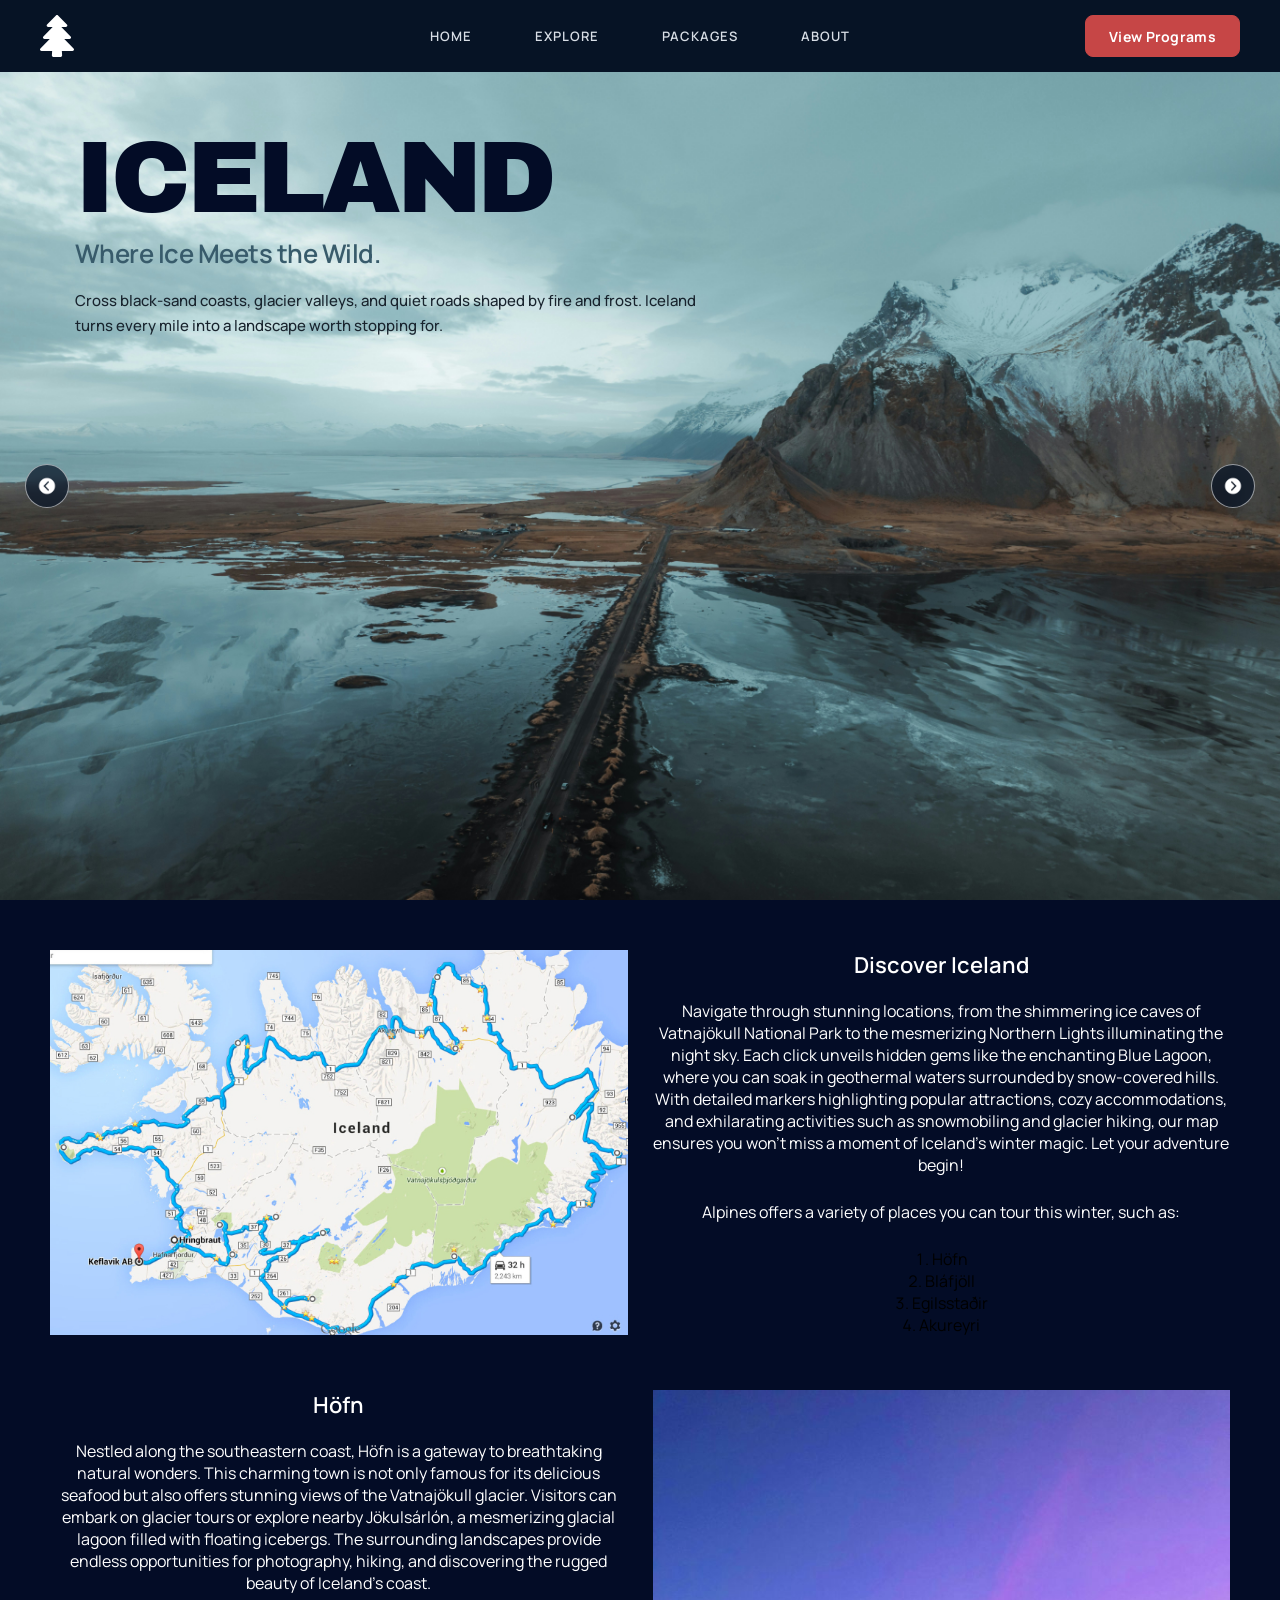
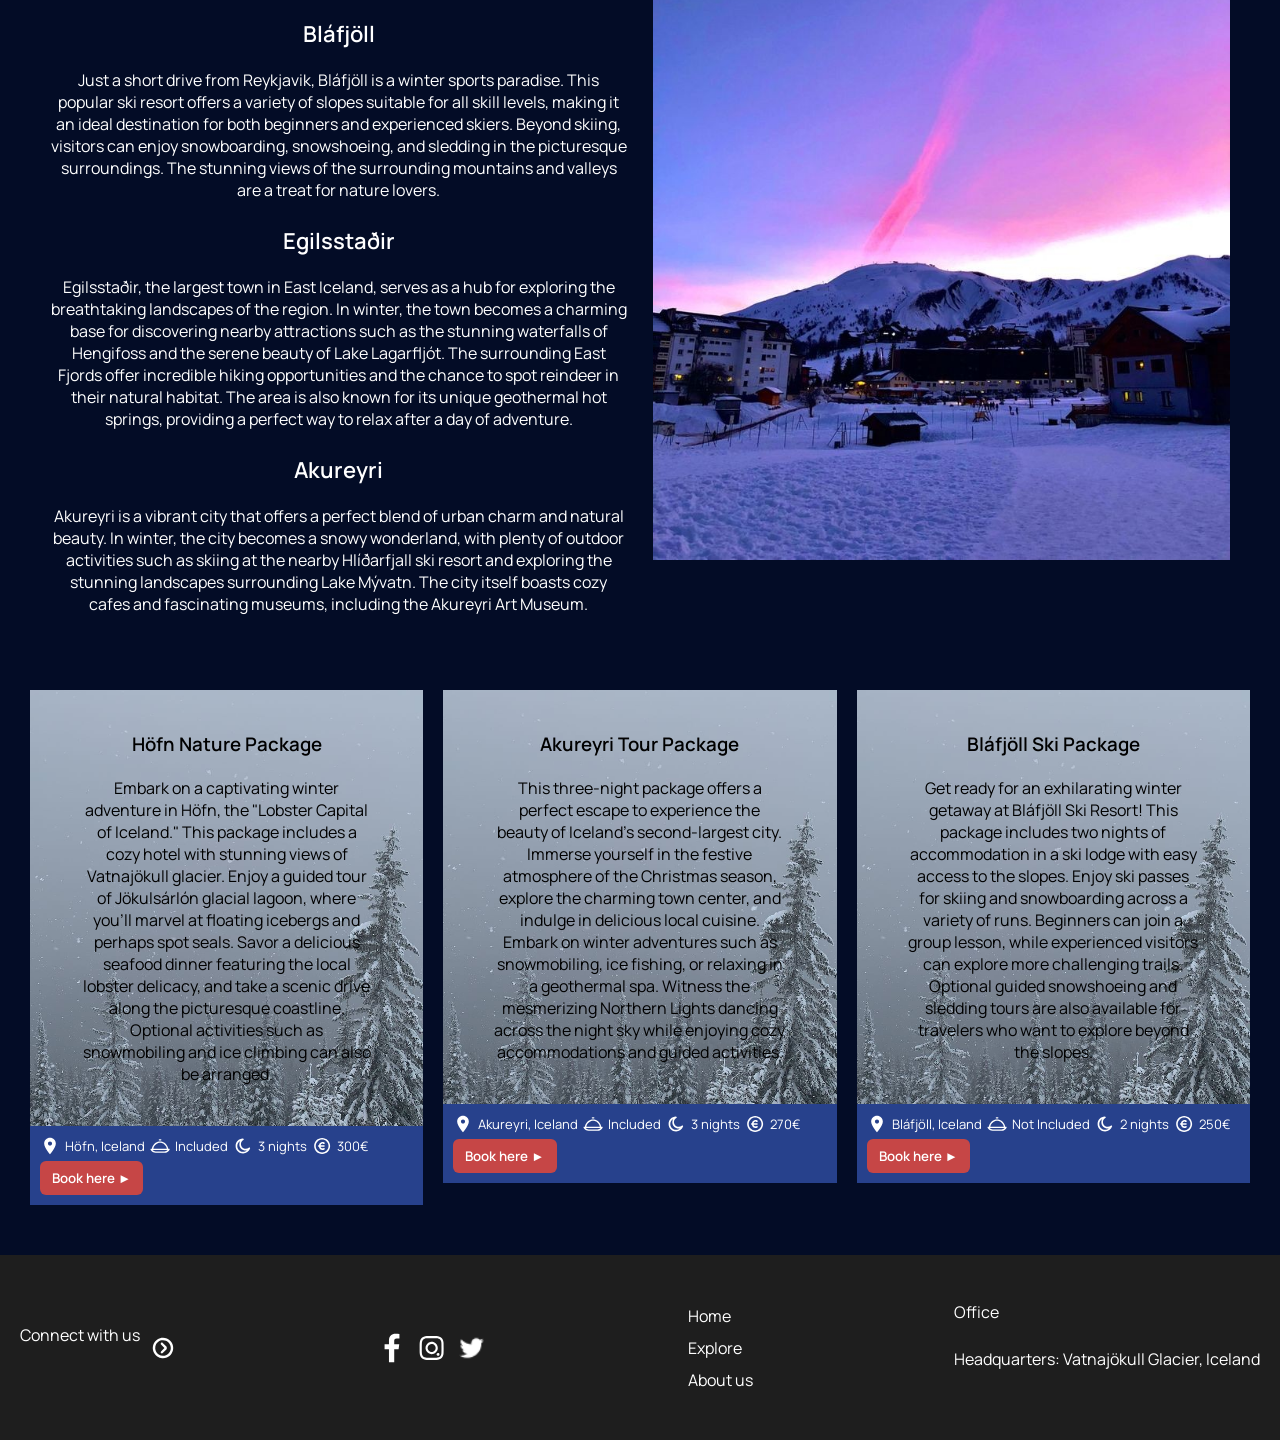
==== index.html @ 2037856f "Improve hero + navbar" ====
<!DOCTYPE html>
<html lang="en">

<head>
    <meta charset="UTF-8">
    <meta name="viewport" content="width=device-width, initial-scale=1.0">
    <meta http-equiv="X-UA-Compatible" content="ie=edge">

    <meta name="keywords"
        content="tourism Iceland, winter tourism, Iceland snow tourism, Iceland winter vacation, winter packages, Iceland ski, Iceland sledding dog">

    <meta name="description"
        content="Discover Iceland's winter wonderland. Explore breathtaking glaciers, cozy winter villages, and the magical Northern Lights. Book your dream winter escape today!">

    <link rel="shortcut icon" href="assets/pine.svg" type="image/svg+xml">
    <link rel="stylesheet" href="style.css">

    <title>Alpines</title>

    <!-- Font Styles -->
    <link rel="preconnect" href="https://fonts.googleapis.com">
    <link rel="preconnect" href="https://fonts.gstatic.com" crossorigin>

    <link
        href="https://fonts.googleapis.com/css2?family=Inter:ital,opsz,wght@0,14..32,100..900;1,14..32,100..900&family=Kdam+Thmor+Pro&display=swap"
        rel="stylesheet">
</head>

<body>

    <header class="Navbar">
        <nav class="Navbar_nav">

            <img src="assets/pine.svg" alt="Alpines logo">

            <ul>
                <li><a href="#home">Home</a></li>
                <li><a href="#destinations">Explore</a></li>
                <li><a href="#packages">Packages</a></li>
                <li><a href="#about">About</a></li>
            </ul>

            <a href="#packages" class="program-button">View Programs</a>

        </nav>
    </header>

    <main>

        <div class="container">

            <!-- Hero -->
<section class="jumbotron" id="home">

    <div class="hero-content">

          <h1 id="jumbotron-text">ICELAND</h1>

          <h2 id="jumbotron-subtitle">
            Where Ice Meets the Wild.
           </h2>

            <p id="jumbotron-desc">
            Cross black-sand coasts, glacier valleys, and quiet roads shaped by fire and frost.
             </p>

            </div>


             <div class="icon_next">

            <img
            src="assets/Next page.png"
            id="back"
            alt="Previous slide">

            <img
            src="assets/Next page (1).png"
            id="forward"
            alt="Next slide">

             </div>

        </section>

            <!-- Map / Destinations -->
            <section class="Section-map" id="destinations">

                <div class="map_image">

                    <img
                        src="assets/Map.jpg"
                        alt="Map of winter destinations in Iceland">

                </div>

                <div class="map_text">

                    <h2>Discover Iceland</h2>

                    <p class="white-text">
                        Navigate through stunning locations, from the shimmering
                        ice caves of Vatnajökull National Park to the mesmerizing
                        Northern Lights illuminating the night sky.

                        Each click unveils hidden gems like the enchanting Blue
                        Lagoon, where you can soak in geothermal waters surrounded
                        by snow-covered hills.

                        With detailed markers highlighting popular attractions,
                        cozy accommodations, and exhilarating activities such as
                        snowmobiling and glacier hiking, our map ensures you won't
                        miss a moment of Iceland's winter magic.

                        Let your adventure begin!
                    </p>

                    <p class="white-text">
                        Alpines offers a variety of places you can tour this winter,
                        such as:
                    </p>

                    <ul>
                        <li>Höfn</li>
                        <li>Bláfjöll</li>
                        <li>Egilsstaðir</li>
                        <li>Akureyri</li>
                    </ul>

                </div>

            </section>


            <!-- Destination Information -->
            <section class="Section_places">

                <div class="places_text">

                    <div>

                        <h2>Höfn</h2>

                        <p class="white-text">
                            Nestled along the southeastern coast, Höfn is a gateway
                            to breathtaking natural wonders. This charming town is
                            not only famous for its delicious seafood but also
                            offers stunning views of the Vatnajökull glacier.

                            Visitors can embark on glacier tours or explore nearby
                            Jökulsárlón, a mesmerizing glacial lagoon filled with
                            floating icebergs. The surrounding landscapes provide
                            endless opportunities for photography, hiking, and
                            discovering the rugged beauty of Iceland's coast.
                        </p>

                    </div>


                    <div>

                        <h2>Bláfjöll</h2>

                        <p class="white-text">
                            Just a short drive from Reykjavik, Bláfjöll is a winter
                            sports paradise. This popular ski resort offers a variety
                            of slopes suitable for all skill levels, making it an
                            ideal destination for both beginners and experienced
                            skiers.

                            Beyond skiing, visitors can enjoy snowboarding,
                            snowshoeing, and sledding in the picturesque
                            surroundings. The stunning views of the surrounding
                            mountains and valleys are a treat for nature lovers.
                        </p>

                    </div>


                    <div>

                        <h2>Egilsstaðir</h2>

                        <p class="white-text">
                            Egilsstaðir, the largest town in East Iceland, serves
                            as a hub for exploring the breathtaking landscapes of
                            the region.

                            In winter, the town becomes a charming base for
                            discovering nearby attractions such as the stunning
                            waterfalls of Hengifoss and the serene beauty of Lake
                            Lagarfljót.

                            The surrounding East Fjords offer incredible hiking
                            opportunities and the chance to spot reindeer in their
                            natural habitat. The area is also known for its unique
                            geothermal hot springs, providing a perfect way to
                            relax after a day of adventure.
                        </p>

                    </div>


                    <div>

                        <h2>Akureyri</h2>

                        <p class="white-text">
                            Akureyri is a vibrant city that offers a perfect blend
                            of urban charm and natural beauty.

                            In winter, the city becomes a snowy wonderland, with
                            plenty of outdoor activities such as skiing at the
                            nearby Hlíðarfjall ski resort and exploring the
                            stunning landscapes surrounding Lake Mývatn.

                            The city itself boasts cozy cafes and fascinating
                            museums, including the Akureyri Art Museum.
                        </p>

                    </div>

                </div>

                <div class="places_image">

                    <img
                        src="assets/landscape2.jpg"
                        alt="Snowy Icelandic landscape">

                </div>

            </section>


            <!-- Packages -->
            <section class="Section-Package" id="packages">


                <!-- Höfn -->
                <div class="Package">

                    <div class="Package_info">

                        <h3>Höfn Nature Package</h3>

                        <p class="dark-text">
                            Embark on a captivating winter adventure in Höfn,
                            the "Lobster Capital of Iceland."

                            This package includes a cozy hotel with stunning views
                            of Vatnajökull glacier. Enjoy a guided tour of
                            Jökulsárlón glacial lagoon, where you'll marvel at
                            floating icebergs and perhaps spot seals.

                            Savor a delicious seafood dinner featuring the local
                            lobster delicacy, and take a scenic drive along the
                            picturesque coastline.

                            Optional activities such as snowmobiling and ice
                            climbing can also be arranged.
                        </p>

                    </div>

                    <div class="Package_bar">

                        <img src="assets/Location.svg" alt="Location">
                        <p class="white-text">Höfn, Iceland</p>

                        <img src="assets/food.svg" alt="Food">
                        <p class="white-text">Included</p>

                        <img src="assets/night.svg" alt="Nights">
                        <p class="white-text">3 nights</p>

                        <img src="assets/euro.svg" alt="Price">
                        <p class="white-text">300€</p>

                        <button type="button">Book here ►</button>

                    </div>

                </div>


                <!-- Akureyri -->
                <div class="Package">

                    <div class="Package_info">

                        <h3>Akureyri Tour Package</h3>

                        <p class="dark-text">
                            This three-night package offers a perfect escape to
                            experience the beauty of Iceland's second-largest city.

                            Immerse yourself in the festive atmosphere of the
                            Christmas season, explore the charming town center,
                            and indulge in delicious local cuisine.

                            Embark on winter adventures such as snowmobiling,
                            ice fishing, or relaxing in a geothermal spa.

                            Witness the mesmerizing Northern Lights dancing across
                            the night sky while enjoying cozy accommodations and
                            guided activities.
                        </p>

                    </div>

                    <div class="Package_bar">

                        <img src="assets/Location.svg" alt="Location">
                        <p class="white-text">Akureyri, Iceland</p>

                        <img src="assets/food.svg" alt="Food">
                        <p class="white-text">Included</p>

                        <img src="assets/night.svg" alt="Nights">
                        <p class="white-text">3 nights</p>

                        <img src="assets/euro.svg" alt="Price">
                        <p class="white-text">270€</p>

                        <button type="button">Book here ►</button>

                    </div>

                </div>


                <!-- Bláfjöll -->
                <div class="Package">

                    <div class="Package_info">

                        <h3>Bláfjöll Ski Package</h3>

                        <p class="dark-text">
                            Get ready for an exhilarating winter getaway at
                            Bláfjöll Ski Resort!

                            This package includes two nights of accommodation in
                            a ski lodge with easy access to the slopes.

                            Enjoy ski passes for skiing and snowboarding across a
                            variety of runs. Beginners can join a group lesson,
                            while experienced visitors can explore more challenging
                            trails.

                            Optional guided snowshoeing and sledding tours are also
                            available for travelers who want to explore beyond the
                            slopes.
                        </p>

                    </div>

                    <div class="Package_bar">

                        <img src="assets/Location.svg" alt="Location">
                        <p class="white-text">Bláfjöll, Iceland</p>

                        <img src="assets/food.svg" alt="Food">
                        <p class="white-text">Not Included</p>

                        <img src="assets/night.svg" alt="Nights">
                        <p class="white-text">2 nights</p>

                        <img src="assets/euro.svg" alt="Price">
                        <p class="white-text">250€</p>

                        <button type="button">Book here ►</button>

                    </div>

                </div>

            </section>

        </div>

    </main>


    <footer id="about">

        <section class="section_footer">

            <div class="footer_decor">

                <p class="white-text">Connect with us</p>

                <img
                    src="assets/arrow.svg"
                    alt="Arrow">

            </div>


            <div class="footer_icons">

                <img
                    src="assets/Facebook.svg"
                    alt="Facebook">

                <img
                    src="assets/Instagram.svg"
                    alt="Instagram">

                <img
                    src="assets/Twitter.png"
                    alt="Twitter">

            </div>


            <div class="footer_menu">

                <ul>
                    <li><a href="#home">Home</a></li>
                    <li><a href="#destinations">Explore</a></li>
                    <li><a href="#about">About us</a></li>
                </ul>

            </div>


            <div class="footer_info">

                <div>
                    <p class="white-text">Office</p>
                    <p class="white-text">
                        Headquarters: Vatnajökull Glacier, Iceland
                    </p>
                </div>

            </div>

        </section>

    </footer>


    <script src="script.js"></script>

</body>

</html>
---- style.css ----
@import url('https://fonts.googleapis.com/css2?family=Archivo+Black&family=Manrope:wght@400;500;600;700&display=swap');


/* =========================================================
   GENERAL
   ========================================================= */

* {
    box-sizing: border-box;
    margin: 0;
    padding: 0;
}

html {
    scroll-behavior: smooth;
}

body {
    background-color: #030C26;

    display: flex;
    flex-direction: column;

    min-height: 100vh;

    font-family: 'Manrope', sans-serif;
}

main {
    flex: 1;
}

ul {
    list-style: none;
}

a {
    text-decoration: none;
    color: inherit;
}

button {
    border: none;
    font-family: 'Manrope', sans-serif;
}

p {
    font-family: 'Manrope', sans-serif;
    font-size: 16px;
}

.blue-text {
    color: #030C26;
}

.white-text {
    color: white;
    padding-bottom: 25px;
}

.dark-text {
    color: #000000;
}

ul li {
    font-family: 'Manrope', sans-serif;
}


/* =========================================================
   HEADINGS
   ========================================================= */

h1 {
    font-family: 'Archivo Black', sans-serif;

    font-size: clamp(64px, 8vw, 128px);
    font-weight: 400;

    line-height: 0.9;
    letter-spacing: -0.04em;

    color: #030C26;

    transition: color 0.4s ease-in-out;
}

h2 {
    font-family: 'Manrope', sans-serif;

    font-size: 22px;
    font-weight: 600;

    color: white;

    padding-bottom: 20px;
}

h3 {
    font-family: 'Manrope', sans-serif;

    font-weight: 600;

    margin-bottom: 20px;
}


/* =========================================================
   MAIN CTA BUTTON
   ========================================================= */

.program-button {
    display: inline-flex;
    justify-content: center;
    align-items: center;

    width: 155px;
    height: 42px;

    padding: 0 20px;

    background-color: #C64646;
    color: #FFFFFF;

    font-size: 14px;
    font-weight: 700;

    letter-spacing: 0.02em;

    border: 1px solid #C64646;
    border-radius: 8px;

    cursor: pointer;

    justify-self: end;

    transition:
        background-color 0.25s ease,
        color 0.25s ease,
        border-color 0.25s ease,
        transform 0.25s ease,
        box-shadow 0.25s ease;
}

.program-button:hover {
    background-color: transparent;

    color: #FFFFFF;

    border-color: #FFFFFF;

    transform: translateY(-2px);

    box-shadow: 0 5px 16px rgba(0, 0, 0, 0.2);
}

.program-button a {
    display: flex;
    justify-content: center;
    align-items: center;

    width: 100%;
    height: 100%;

    color: inherit;
}

.program-button:hover a {
    color: inherit;
}

/* =========================================================
   NAVBAR
   ========================================================= */

header {
    position: relative;
    z-index: 20;

    background: rgba(7, 20, 38, 0.96);

    backdrop-filter: blur(10px);
    -webkit-backdrop-filter: blur(10px);
}


header nav {
    display: flex;
    align-items: center;

    width: 100%;
    min-height: 72px;

    padding: 12px 40px;
    position: relative;
}


/* Pine logo */

header nav > img {
    width: 34px;
    height: auto;

    display: block;
    flex-shrink: 0;
}


/* Navigation links */

header nav ul {
    display: flex;
    align-items: center;

    gap: 55px;
    position: absolute;
    left: 50%;
    transform: translateX(-50%);

    text-transform: uppercase;
}


header nav ul li {
    position: relative;

    padding: 8px 4px;

    color: #D8DEE6;

    font-size: 13px;
    font-weight: 600;

    letter-spacing: 0.08em;

    cursor: pointer;

    transition: color 0.25s ease;
}


header nav ul li:hover {
    color: #FFFFFF;
}


/* Red underline */

header nav ul li::after {
    content: "";

    position: absolute;

    left: 50%;
    bottom: 0;

    width: 0;
    height: 2px;

    background-color: #C64646;

    transform: translateX(-50%);

    transition: width 0.25s ease;
}


header nav ul li:hover::after {
    width: 100%;
}


/* View Programs */

.program-button {
    margin-left: auto;

    flex-shrink: 0;
}

/* =========================================================
   JUMBOTRON
   ========================================================= */

.jumbotron {
    position: relative;

    width: 100%;

    height: calc(100vh - 72px);

    padding: 60px 75px;

    background-image: url("assets/IcelandLs2.jpg");
    background-size: cover;
    background-position: center;
    background-repeat: no-repeat;

    overflow: hidden;
}

.hero-content {
    position: relative;

    z-index: 2;

    max-width: 900px;
}


/* Country */

#jumbotron-text {
    max-width: 100%;

    margin-bottom: 12px;
}


/* Tagline */

#jumbotron-subtitle {
    font-family: 'Manrope', sans-serif;

    font-size: clamp(18px, 2vw, 28px);
    font-weight: 600;

    letter-spacing: -0.02em;

    padding: 0;
    margin-bottom: 18px;

    transition: color 0.4s ease-in-out;
}


/* Description */

#jumbotron-desc {
    max-width: 640px;

    margin-top: 0;

    color: #18232D;

    font-size: 15px;
    font-weight: 500;

    line-height: 1.65;
}


/* =========================================================
   HERO ARROWS
   ========================================================= */

.icon_next {
    position: absolute;

    top: 50%;
    left: 25px;
    right: 25px;

    transform: translateY(-50%);

    display: flex;
    justify-content: space-between;
    align-items: center;

    z-index: 10;

    pointer-events: none;
}


.icon_next img {
    width: 44px;
    height: 44px;

    padding: 11px;

    background-color: rgba(7, 20, 38, 0.72);

    border: 1px solid rgba(255, 255, 255, 0.55);
    border-radius: 50%;

    cursor: pointer;

    pointer-events: auto;

    backdrop-filter: blur(6px);

    transition:
        background-color 0.25s ease,
        border-color 0.25s ease,
        transform 0.25s ease;
}


.icon_next img:hover {
    background-color: #C64646;

    border-color: #C64646;

    transform: scale(1.08);
}

/* =========================================================
   MAIN BODY
   ========================================================= */

.Section-map,
.Section_places {
    margin: 50px;
}


/* =========================================================
   MAP
   ========================================================= */

.Section-map {
    display: flex;

    text-align: center;
}

.map_image {
    flex: 1;
}

.map_text {
    flex: 1;

    padding-left: 25px;
}

.map_text li {
    list-style-type: decimal;
    list-style-position: inside;
}

.Section-map img {
    width: 100%;
    max-width: 786px;

    height: auto;
}


/* =========================================================
   PLACES
   ========================================================= */

.Section_places {
    display: flex;

    text-align: center;
}

.places_text {
    flex: 1;

    padding-right: 25px;
}

.places_image {
    flex: 1;
}

.Section_places img {
    width: 100%;
    max-width: 600px;

    height: auto;
}


/* =========================================================
   PACKAGES
   ========================================================= */

.Section-Package {
    display: grid;

    grid-template-columns: repeat(3, 1fr);

    gap: 20px;

    width: 100%;
    max-width: 1400px;

    margin: 0 auto;

    padding: 0 30px 50px;
}

.Package {
    width: 100%;
    max-width: 450px;

    margin: 0 auto;
}

.Package_info {
    text-align: center;

    background-image: url("assets/Package3.jpg");
    background-size: cover;
    background-position: center;

    padding: 41px 51px;
}

.Package_bar {
    display: flex;
    align-items: center;

    width: 100%;

    gap: 5px;

    padding: 10px;

    flex-wrap: wrap;

    background-color: #27418C;
}

.Package_bar img {
    width: 20px;
    height: 20px;
}

.Package_bar .white-text {
    padding-bottom: 0;

    font-size: 13px;
}


/* Package buttons */

.Package_bar button {
    padding: 8px 12px;

    background-color: #C64646;

    color: #FFFFFF;

    font-family: 'Manrope', sans-serif;
    font-weight: 600;

    border-radius: 6px;

    cursor: pointer;

    transition:
        background-color 0.25s ease,
        transform 0.25s ease;
}

.Package_bar button:hover {
    background-color: #A93B3B;

    color: #FFFFFF;

    transform: translateY(-1px);
}


/* =========================================================
   FOOTER
   ========================================================= */

footer {
    margin-top: auto;

    padding: 20px;

    background-color: #1E1E1E;

    color: #FFFFFF;
}

.section_footer {
    display: flex;

    justify-content: space-between;
    align-items: center;

    width: 100%;

    min-height: 145px;

    gap: 50px;

    padding: 20px 0;
}

.footer_decor,
.footer_icons {
    display: flex;

    align-items: center;

    gap: 10px;
}

.footer_icons img {
    width: 30px;
    height: 30px;
}

.footer_menu ul {
    display: flex;

    flex-direction: column;

    gap: 10px;
}

.footer_info {
    display: flex;
}


@media (max-width: 1000px) {

    header nav {
        flex-wrap: wrap;

        gap: 18px;

        padding: 15px 25px;
    }


    header nav ul {
        margin-left: auto;

        gap: 25px;

        flex-wrap: wrap;
    }


    .program-button {
        margin-left: 20px;
    }


    .Section-map,
    .Section_places {
        flex-direction: column;

        gap: 30px;
    }


    .map_text,
    .places_text {
        padding: 0;
    }


    .Section-Package {
        grid-template-columns: 1fr;
    }


    .section_footer {
        flex-direction: column;

        text-align: center;
    }
}

/* =========================================================
   MOBILE
   ========================================================= */

@media (max-width: 600px) {

    h1 {
        font-size: clamp(48px, 16vw, 72px);
    }


    header nav > img {
        width: 32px;
    }


    .Navbar_nav ul {
        gap: 15px;

        font-size: 13px;
    }


    .program-button {
        width: 145px;
        height: 40px;

        font-size: 13px;
    }


    .jumbotron {
        height: calc(100vh - 120px);

        min-height: 600px;

        padding: 35px 25px;
    }


    #jumbotron-subtitle {
        font-size: 18px;
    }


    #jumbotron-desc {
        max-width: 90%;

        font-size: 14px;
    }

    .icon_next img {
        width: 40px;
        height: 40px;

        padding: 10px;
    }


    .Section-map,
    .Section_places {
        margin: 30px 20px;
    }
}
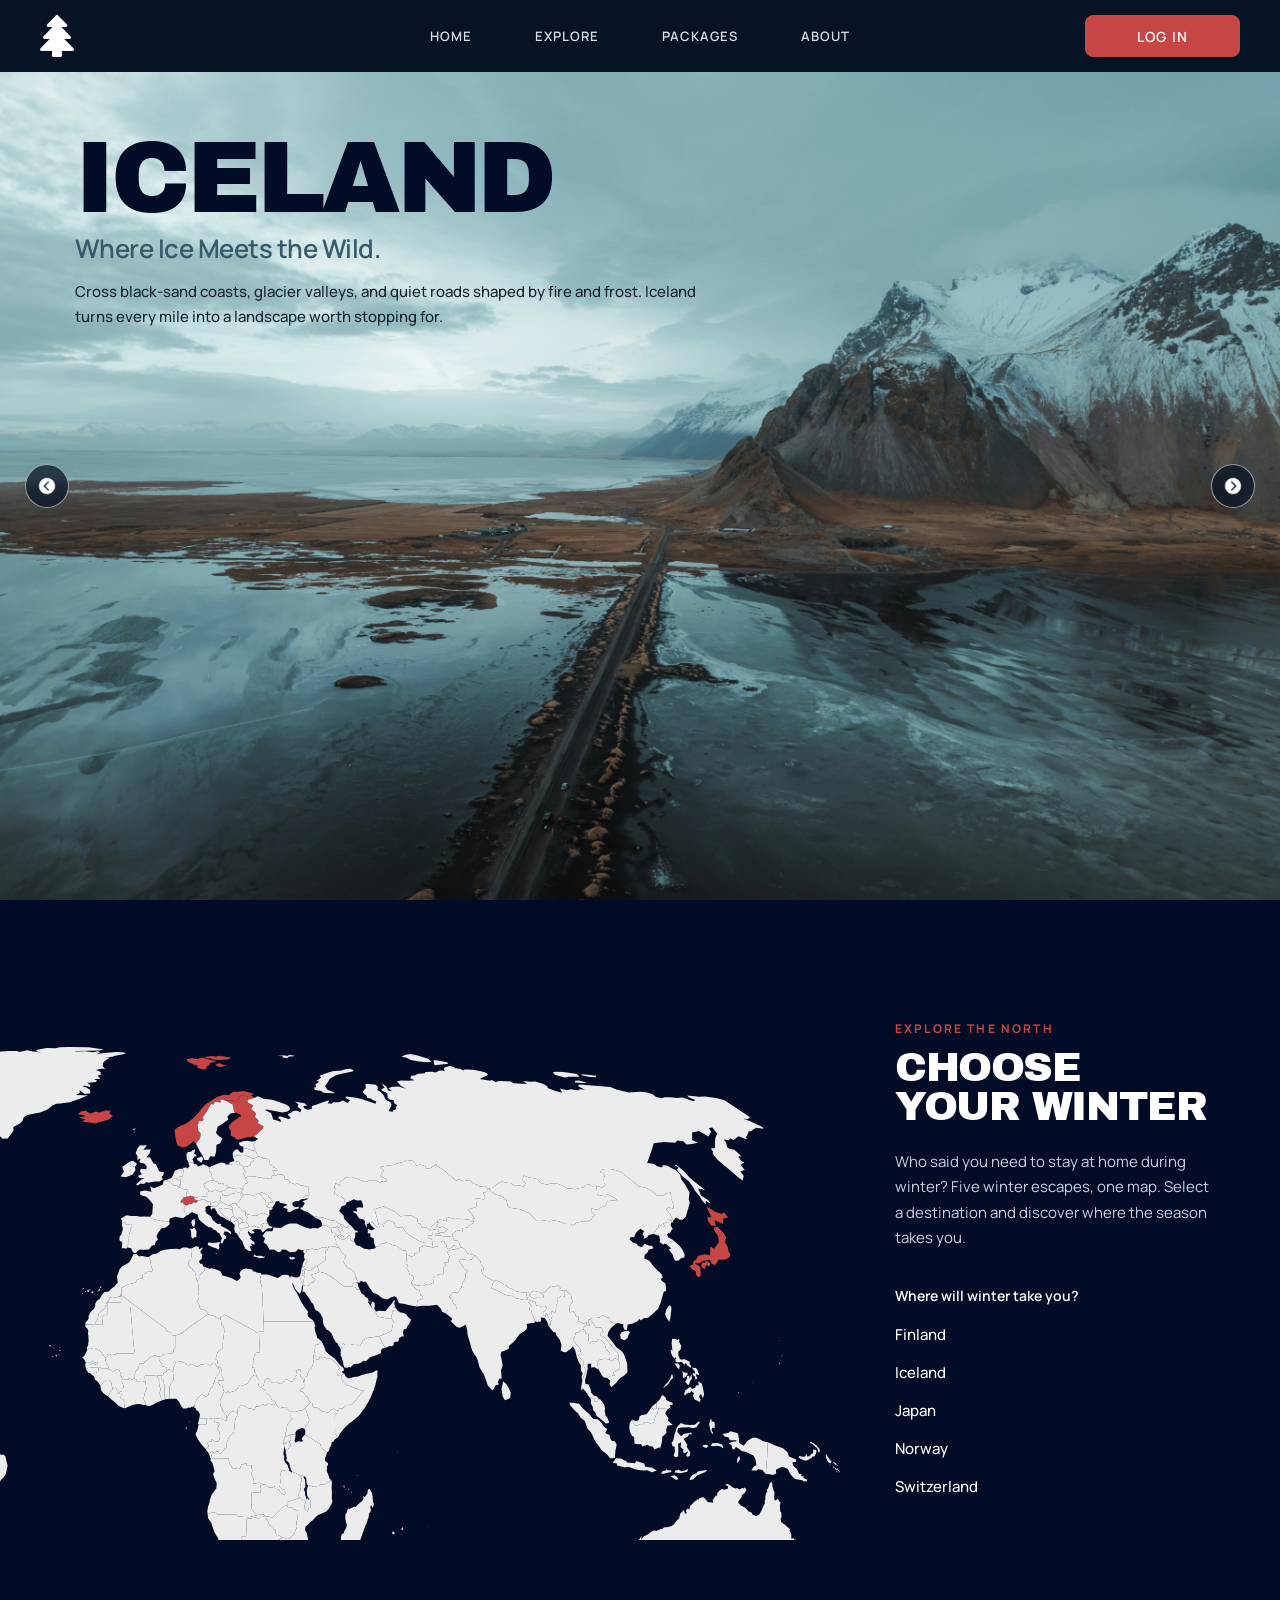
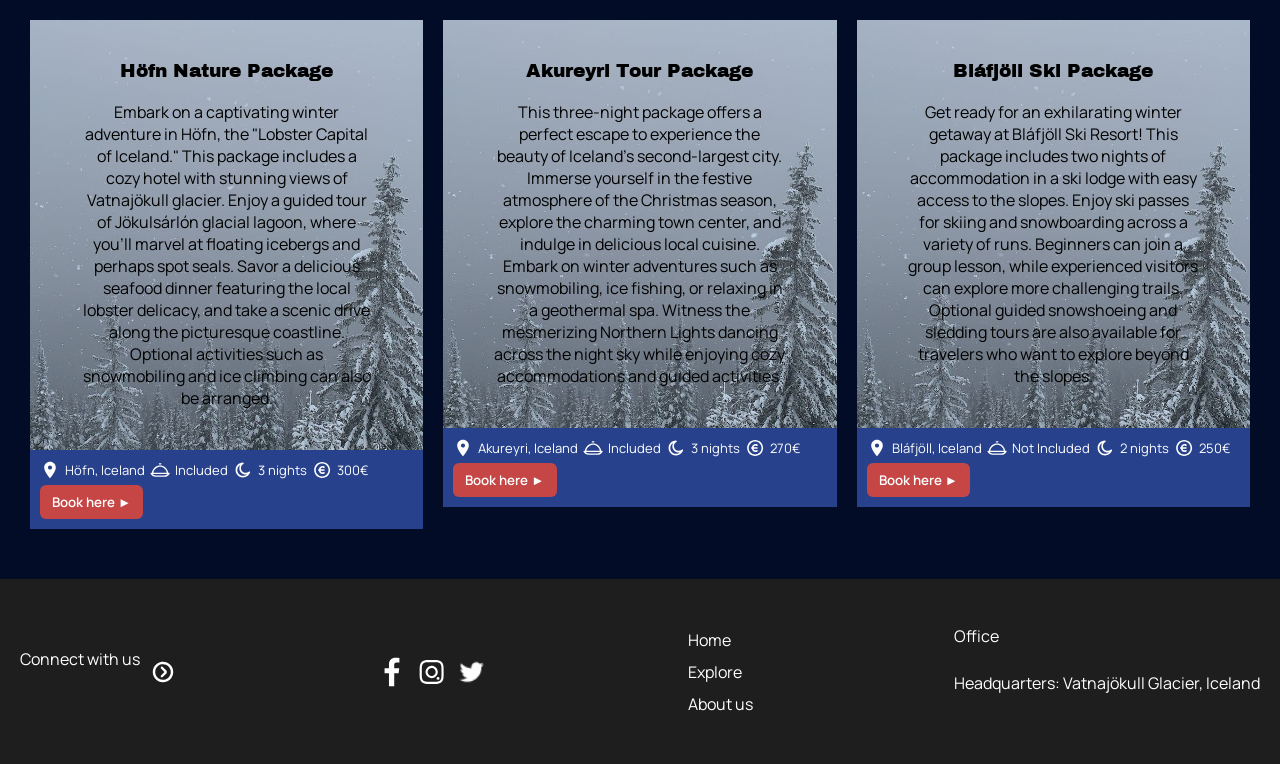
==== commit cdf3e6a3: "Add svg map" ====
--- a/index.html
+++ b/index.html
@@ -21,9 +21,6 @@
     <link rel="preconnect" href="https://fonts.googleapis.com">
     <link rel="preconnect" href="https://fonts.gstatic.com" crossorigin>
 
-    <link
-        href="https://fonts.googleapis.com/css2?family=Inter:ital,opsz,wght@0,14..32,100..900;1,14..32,100..900&family=Kdam+Thmor+Pro&display=swap"
-        rel="stylesheet">
 </head>
 
 <body>
@@ -40,7 +37,7 @@
                 <li><a href="#about">About</a></li>
             </ul>
 
-            <a href="#packages" class="program-button">View Programs</a>
+            <a href="#packages" class="login-button">Log In</a>
 
         </nav>
     </header>
@@ -50,26 +47,21 @@
         <div class="container">
 
             <!-- Hero -->
-<section class="jumbotron" id="home">
-
-    <div class="hero-content">
-
-          <h1 id="jumbotron-text">ICELAND</h1>
-
-          <h2 id="jumbotron-subtitle">
-            Where Ice Meets the Wild.
-           </h2>
-
-            <p id="jumbotron-desc">
-            Cross black-sand coasts, glacier valleys, and quiet roads shaped by fire and frost.
-             </p>
-
-            </div>
-
-
-             <div class="icon_next">
-
-            <img
+     <section class="jumbotron" id="home">
+        <div class="hero-content">
+        <h1 id="jumbotron-text">ICELAND</h1>
+
+        <h2 id="jumbotron-subtitle">
+         Where Ice Meets the Wild.
+        </h2>
+        <p id="jumbotron-desc">
+        Cross black-sand coasts, glacier valleys, and quiet roads shaped by fire and frost.
+         </p>
+        </div>
+
+
+        <div class="icon_next">
+        <img
             src="assets/Next page.png"
             id="back"
             alt="Previous slide">
@@ -79,159 +71,94 @@
             id="forward"
             alt="Next slide">
 
-             </div>
-
-        </section>
-
-            <!-- Map / Destinations -->
-            <section class="Section-map" id="destinations">
-
-                <div class="map_image">
-
-                    <img
-                        src="assets/Map.jpg"
-                        alt="Map of winter destinations in Iceland">
-
-                </div>
-
-                <div class="map_text">
-
-                    <h2>Discover Iceland</h2>
-
-                    <p class="white-text">
-                        Navigate through stunning locations, from the shimmering
-                        ice caves of Vatnajökull National Park to the mesmerizing
-                        Northern Lights illuminating the night sky.
-
-                        Each click unveils hidden gems like the enchanting Blue
-                        Lagoon, where you can soak in geothermal waters surrounded
-                        by snow-covered hills.
-
-                        With detailed markers highlighting popular attractions,
-                        cozy accommodations, and exhilarating activities such as
-                        snowmobiling and glacier hiking, our map ensures you won't
-                        miss a moment of Iceland's winter magic.
-
-                        Let your adventure begin!
-                    </p>
-
-                    <p class="white-text">
-                        Alpines offers a variety of places you can tour this winter,
-                        such as:
-                    </p>
-
-                    <ul>
-                        <li>Höfn</li>
-                        <li>Bláfjöll</li>
-                        <li>Egilsstaðir</li>
-                        <li>Akureyri</li>
-                    </ul>
-
-                </div>
-
-            </section>
-
-
-            <!-- Destination Information -->
-            <section class="Section_places">
-
-                <div class="places_text">
-
-                    <div>
-
-                        <h2>Höfn</h2>
-
-                        <p class="white-text">
-                            Nestled along the southeastern coast, Höfn is a gateway
-                            to breathtaking natural wonders. This charming town is
-                            not only famous for its delicious seafood but also
-                            offers stunning views of the Vatnajökull glacier.
-
-                            Visitors can embark on glacier tours or explore nearby
-                            Jökulsárlón, a mesmerizing glacial lagoon filled with
-                            floating icebergs. The surrounding landscapes provide
-                            endless opportunities for photography, hiking, and
-                            discovering the rugged beauty of Iceland's coast.
-                        </p>
-
-                    </div>
-
-
-                    <div>
-
-                        <h2>Bláfjöll</h2>
-
-                        <p class="white-text">
-                            Just a short drive from Reykjavik, Bláfjöll is a winter
-                            sports paradise. This popular ski resort offers a variety
-                            of slopes suitable for all skill levels, making it an
-                            ideal destination for both beginners and experienced
-                            skiers.
-
-                            Beyond skiing, visitors can enjoy snowboarding,
-                            snowshoeing, and sledding in the picturesque
-                            surroundings. The stunning views of the surrounding
-                            mountains and valleys are a treat for nature lovers.
-                        </p>
-
-                    </div>
-
-
-                    <div>
-
-                        <h2>Egilsstaðir</h2>
-
-                        <p class="white-text">
-                            Egilsstaðir, the largest town in East Iceland, serves
-                            as a hub for exploring the breathtaking landscapes of
-                            the region.
-
-                            In winter, the town becomes a charming base for
-                            discovering nearby attractions such as the stunning
-                            waterfalls of Hengifoss and the serene beauty of Lake
-                            Lagarfljót.
-
-                            The surrounding East Fjords offer incredible hiking
-                            opportunities and the chance to spot reindeer in their
-                            natural habitat. The area is also known for its unique
-                            geothermal hot springs, providing a perfect way to
-                            relax after a day of adventure.
-                        </p>
-
-                    </div>
-
-
-                    <div>
-
-                        <h2>Akureyri</h2>
-
-                        <p class="white-text">
-                            Akureyri is a vibrant city that offers a perfect blend
-                            of urban charm and natural beauty.
-
-                            In winter, the city becomes a snowy wonderland, with
-                            plenty of outdoor activities such as skiing at the
-                            nearby Hlíðarfjall ski resort and exploring the
-                            stunning landscapes surrounding Lake Mývatn.
-
-                            The city itself boasts cozy cafes and fascinating
-                            museums, including the Akureyri Art Museum.
-                        </p>
-
-                    </div>
-
-                </div>
-
-                <div class="places_image">
-
-                    <img
-                        src="assets/landscape2.jpg"
-                        alt="Snowy Icelandic landscape">
-
-                </div>
-
-            </section>
-
+            </div>
+    </section>
+
+<!-- Map / Destinations -->
+<section class="Section-map" id="destinations">
+
+    <div class="map_image">
+
+        <object
+            id="world-map"
+            class="world-map"
+            data="assets/world.svg"
+            type="image/svg+xml"
+            aria-label="World map showing Alpines winter destinations">
+        </object>
+
+    </div>
+
+
+    <div class="map_text">
+
+        <p class="map-eyebrow">EXPLORE THE NORTH</p>
+
+        <h2>CHOOSE YOUR WINTER</h2>
+
+        <p class="map-description">
+            Who said you need to stay at home during winter?
+            Five winter escapes, one map.
+            Select a destination and discover where the season takes you.
+        </p>
+
+        <p class="destination-title">
+            Where will winter take you?
+        </p>
+
+
+        <ul class="destination-list">
+
+            <li>
+                <button
+                    type="button"
+                    class="destination-link"
+                    data-country="finland">
+                    Finland
+                </button>
+            </li>
+
+            <li>
+                <button
+                    type="button"
+                    class="destination-link"
+                    data-country="iceland">
+                    Iceland
+                </button>
+            </li>
+
+            <li>
+                <button
+                    type="button"
+                    class="destination-link"
+                    data-country="japan">
+                    Japan
+                </button>
+            </li>
+
+            <li>
+                <button
+                    type="button"
+                    class="destination-link"
+                    data-country="norway">
+                    Norway
+                </button>
+            </li>
+
+            <li>
+                <button
+                    type="button"
+                    class="destination-link"
+                    data-country="switzerland">
+                    Switzerland
+                </button>
+            </li>
+
+        </ul>
+
+    </div>
+
+</section>
 
             <!-- Packages -->
             <section class="Section-Package" id="packages">
@@ -384,13 +311,9 @@
 
 
     <footer id="about">
-
         <section class="section_footer">
-
             <div class="footer_decor">
-
                 <p class="white-text">Connect with us</p>
-
                 <img
                     src="assets/arrow.svg"
                     alt="Arrow">
@@ -416,7 +339,6 @@
 
 
             <div class="footer_menu">
-
                 <ul>
                     <li><a href="#home">Home</a></li>
                     <li><a href="#destinations">Explore</a></li>
@@ -427,18 +349,14 @@
 
 
             <div class="footer_info">
-
                 <div>
                     <p class="white-text">Office</p>
                     <p class="white-text">
                         Headquarters: Vatnajökull Glacier, Iceland
                     </p>
                 </div>
-
-            </div>
-
+            </div>
         </section>
-
     </footer>
 
 
--- a/style.css
+++ b/style.css
@@ -85,31 +85,34 @@
     transition: color 0.4s ease-in-out;
 }
 
+
 h2 {
-    font-family: 'Manrope', sans-serif;
-
-    font-size: 22px;
-    font-weight: 600;
-
-    color: white;
+    font-family: 'Archivo Black', sans-serif;
+
+    font-size: 30px;
+    font-weight: 400;
+
+    line-height: 1;
+
+    color: #FFFFFF;
 
     padding-bottom: 20px;
 }
 
+
 h3 {
-    font-family: 'Manrope', sans-serif;
-
-    font-weight: 600;
+    font-family: 'Archivo Black', sans-serif;
+
+    font-weight: 400;
 
     margin-bottom: 20px;
 }
 
-
 /* =========================================================
    MAIN CTA BUTTON
    ========================================================= */
 
-.program-button {
+.login-button {
     display: inline-flex;
     justify-content: center;
     align-items: center;
@@ -123,10 +126,10 @@
     color: #FFFFFF;
 
     font-size: 14px;
-    font-weight: 700;
-
-    letter-spacing: 0.02em;
-
+    font-weight: 600;
+
+    letter-spacing: 0.08em;
+    text-transform: uppercase;
     border: 1px solid #C64646;
     border-radius: 8px;
 
@@ -142,7 +145,7 @@
         box-shadow 0.25s ease;
 }
 
-.program-button:hover {
+.login-button:hover {
     background-color: transparent;
 
     color: #FFFFFF;
@@ -154,7 +157,7 @@
     box-shadow: 0 5px 16px rgba(0, 0, 0, 0.2);
 }
 
-.program-button a {
+.login-button a {
     display: flex;
     justify-content: center;
     align-items: center;
@@ -165,7 +168,7 @@
     color: inherit;
 }
 
-.program-button:hover a {
+.login-button:hover a {
     color: inherit;
 }
 
@@ -271,9 +274,9 @@
 }
 
 
-/* View Programs */
-
-.program-button {
+/* View LogIn */
+
+.login-button {
     margin-left: auto;
 
     flex-shrink: 0;
@@ -410,72 +413,229 @@
    MAIN BODY
    ========================================================= */
 
-.Section-map,
 .Section_places {
     margin: 50px;
 }
 
 
-/* =========================================================
-   MAP
+
+/* =========================================================
+   MAP / DESTINATIONS
    ========================================================= */
 
 .Section-map {
-    display: flex;
-
-    text-align: center;
-}
+    display: grid;
+
+    grid-template-columns:
+        minmax(0, 2fr)
+        minmax(300px, 0.75fr);
+
+    align-items: center;
+
+    width: 100%;
+
+    /* No left padding — map begins against the left side */
+    margin: 0;
+
+    padding:
+        80px
+        70px
+        80px
+        0;
+
+    gap: 55px;
+}
+
+
+/* Map container */
 
 .map_image {
-    flex: 1;
-}
+    width: 100%;
+
+    margin: 0;
+    padding: 0;
+
+    overflow: hidden;
+}
+
+
+/* SVG map */
+
+.world-map {
+    display: block;
+
+    width: 100%;
+    height: 560px;
+
+    margin: 0;
+    padding: 0;
+
+    border: none;
+}
+
+
+/* =========================================================
+   MAP TEXT
+   ========================================================= */
 
 .map_text {
-    flex: 1;
-
-    padding-left: 25px;
-}
-
-.map_text li {
-    list-style-type: decimal;
-    list-style-position: inside;
-}
-
-.Section-map img {
-    width: 100%;
-    max-width: 786px;
-
-    height: auto;
-}
-
-
-/* =========================================================
-   PLACES
-   ========================================================= */
-
-.Section_places {
-    display: flex;
-
-    text-align: center;
-}
-
-.places_text {
-    flex: 1;
-
-    padding-right: 25px;
-}
-
-.places_image {
-    flex: 1;
-}
-
-.Section_places img {
-    width: 100%;
-    max-width: 600px;
-
-    height: auto;
-}
-
+    width: 100%;
+
+    padding: 0;
+
+    text-align: left;
+}
+
+
+/* Small text above heading */
+
+.map-eyebrow {
+    margin-bottom: 12px;
+
+    color: #C64646;
+
+    font-family: 'Manrope', sans-serif;
+
+    font-size: 12px;
+    font-weight: 700;
+
+    letter-spacing: 0.18em;
+
+    text-transform: uppercase;
+}
+
+
+/* Main map heading */
+
+.map_text h2 {
+    margin: 0 0 22px;
+
+    padding: 0;
+
+    color: #FFFFFF;
+
+    font-family: 'Archivo Black', sans-serif;
+
+    font-size: clamp(34px, 3.2vw, 54px);
+    font-weight: 400;
+
+    line-height: 0.95;
+    letter-spacing: -0.035em;
+}
+
+
+/* Main map paragraph */
+
+.map-description {
+    max-width: 380px;
+
+    margin-bottom: 35px;
+
+    color: #C9D1DC;
+
+    font-family: 'Manrope', sans-serif;
+
+    font-size: 15px;
+    font-weight: 400;
+
+    line-height: 1.7;
+}
+
+
+/* Destination prompt */
+
+.destination-title {
+    margin-bottom: 16px;
+
+    color: #FFFFFF;
+
+    font-family: 'Manrope', sans-serif;
+
+    font-size: 14px;
+    font-weight: 600;
+}
+
+
+/* Country list */
+
+.destination-list {
+    display: flex;
+    flex-direction: column;
+
+    align-items: flex-start;
+
+    gap: 11px;
+
+    margin: 0;
+    padding: 0;
+
+    list-style: none;
+}
+
+
+.destination-list li {
+    margin: 0;
+    padding: 0;
+
+    list-style: none;
+}
+
+
+/* Country buttons */
+
+.destination-link {
+    position: relative;
+
+    padding: 3px 0;
+
+    background: transparent;
+
+    color: #FFFFFF;
+
+    border: none;
+
+    font-family: 'Manrope', sans-serif;
+
+    font-size: 15px;
+    font-weight: 500;
+
+    cursor: pointer;
+
+    transition:
+        color 0.25s ease,
+        transform 0.25s ease;
+}
+
+
+/* Little animated red line */
+
+.destination-link::after {
+    content: "";
+
+    position: absolute;
+
+    left: 0;
+    bottom: 0;
+
+    width: 0;
+    height: 2px;
+
+    background-color: #C64646;
+
+    transition: width 0.25s ease;
+}
+
+
+.destination-link:hover {
+    color: #FFFFFF;
+
+    transform: translateX(5px);
+}
+
+
+.destination-link:hover::after {
+    width: 100%;
+}
 
 /* =========================================================
    PACKAGES
@@ -485,21 +645,18 @@
     display: grid;
 
     grid-template-columns: repeat(3, 1fr);
-
     gap: 20px;
 
     width: 100%;
     max-width: 1400px;
 
     margin: 0 auto;
-
     padding: 0 30px 50px;
 }
 
 .Package {
     width: 100%;
     max-width: 450px;
-
     margin: 0 auto;
 }
 
@@ -518,13 +675,10 @@
     align-items: center;
 
     width: 100%;
-
     gap: 5px;
-
     padding: 10px;
 
     flex-wrap: wrap;
-
     background-color: #27418C;
 }
 
@@ -535,7 +689,6 @@
 
 .Package_bar .white-text {
     padding-bottom: 0;
-
     font-size: 13px;
 }
 
@@ -546,14 +699,12 @@
     padding: 8px 12px;
 
     background-color: #C64646;
-
     color: #FFFFFF;
 
     font-family: 'Manrope', sans-serif;
     font-weight: 600;
 
     border-radius: 6px;
-
     cursor: pointer;
 
     transition:
@@ -563,9 +714,7 @@
 
 .Package_bar button:hover {
     background-color: #A93B3B;
-
-    color: #FFFFFF;
-
+    color: #FFFFFF;
     transform: translateY(-1px);
 }
 
@@ -576,11 +725,8 @@
 
 footer {
     margin-top: auto;
-
     padding: 20px;
-
     background-color: #1E1E1E;
-
     color: #FFFFFF;
 }
 
@@ -591,20 +737,16 @@
     align-items: center;
 
     width: 100%;
-
     min-height: 145px;
 
     gap: 50px;
-
     padding: 20px 0;
 }
 
 .footer_decor,
 .footer_icons {
     display: flex;
-
     align-items: center;
-
     gap: 10px;
 }
 
@@ -615,9 +757,7 @@
 
 .footer_menu ul {
     display: flex;
-
     flex-direction: column;
-
     gap: 10px;
 }
 
@@ -646,26 +786,54 @@
     }
 
 
-    .program-button {
+    .login-button {
         margin-left: 20px;
     }
 
-
-    .Section-map,
     .Section_places {
         flex-direction: column;
 
         gap: 30px;
     }
 
-
-    .map_text,
-    .places_text {
-        padding: 0;
-    }
-
-
-    .Section-Package {
+    .Section-map {
+    grid-template-columns: 1fr;
+
+    gap: 40px;
+
+    padding: 60px 30px;
+    }
+
+
+    .world-map {
+    height: 500px;
+    }
+
+
+    .map_text {
+    max-width: 600px;
+
+    margin: 0 auto;
+
+    text-align: center;
+    }
+
+
+    .map-description {
+    max-width: 520px;
+
+    margin-left: auto;
+    margin-right: auto;
+
+    margin-bottom: 30px;
+    }
+
+
+    .destination-list {
+    align-items: center;
+    }
+
+.Section-Package {
         grid-template-columns: 1fr;
     }
 
@@ -700,7 +868,7 @@
     }
 
 
-    .program-button {
+    .login-button {
         width: 145px;
         height: 40px;
 
@@ -736,8 +904,26 @@
     }
 
 
-    .Section-map,
     .Section_places {
         margin: 30px 20px;
     }
+
+    .Section-map {
+    padding: 45px 20px;
+}
+
+
+    .world-map {
+    height: 350px;
+    }
+
+
+    .map_text h2 {
+    font-size: 34px;
+    }
+
+
+    .map-description {
+    font-size: 14px;
+    }
 }
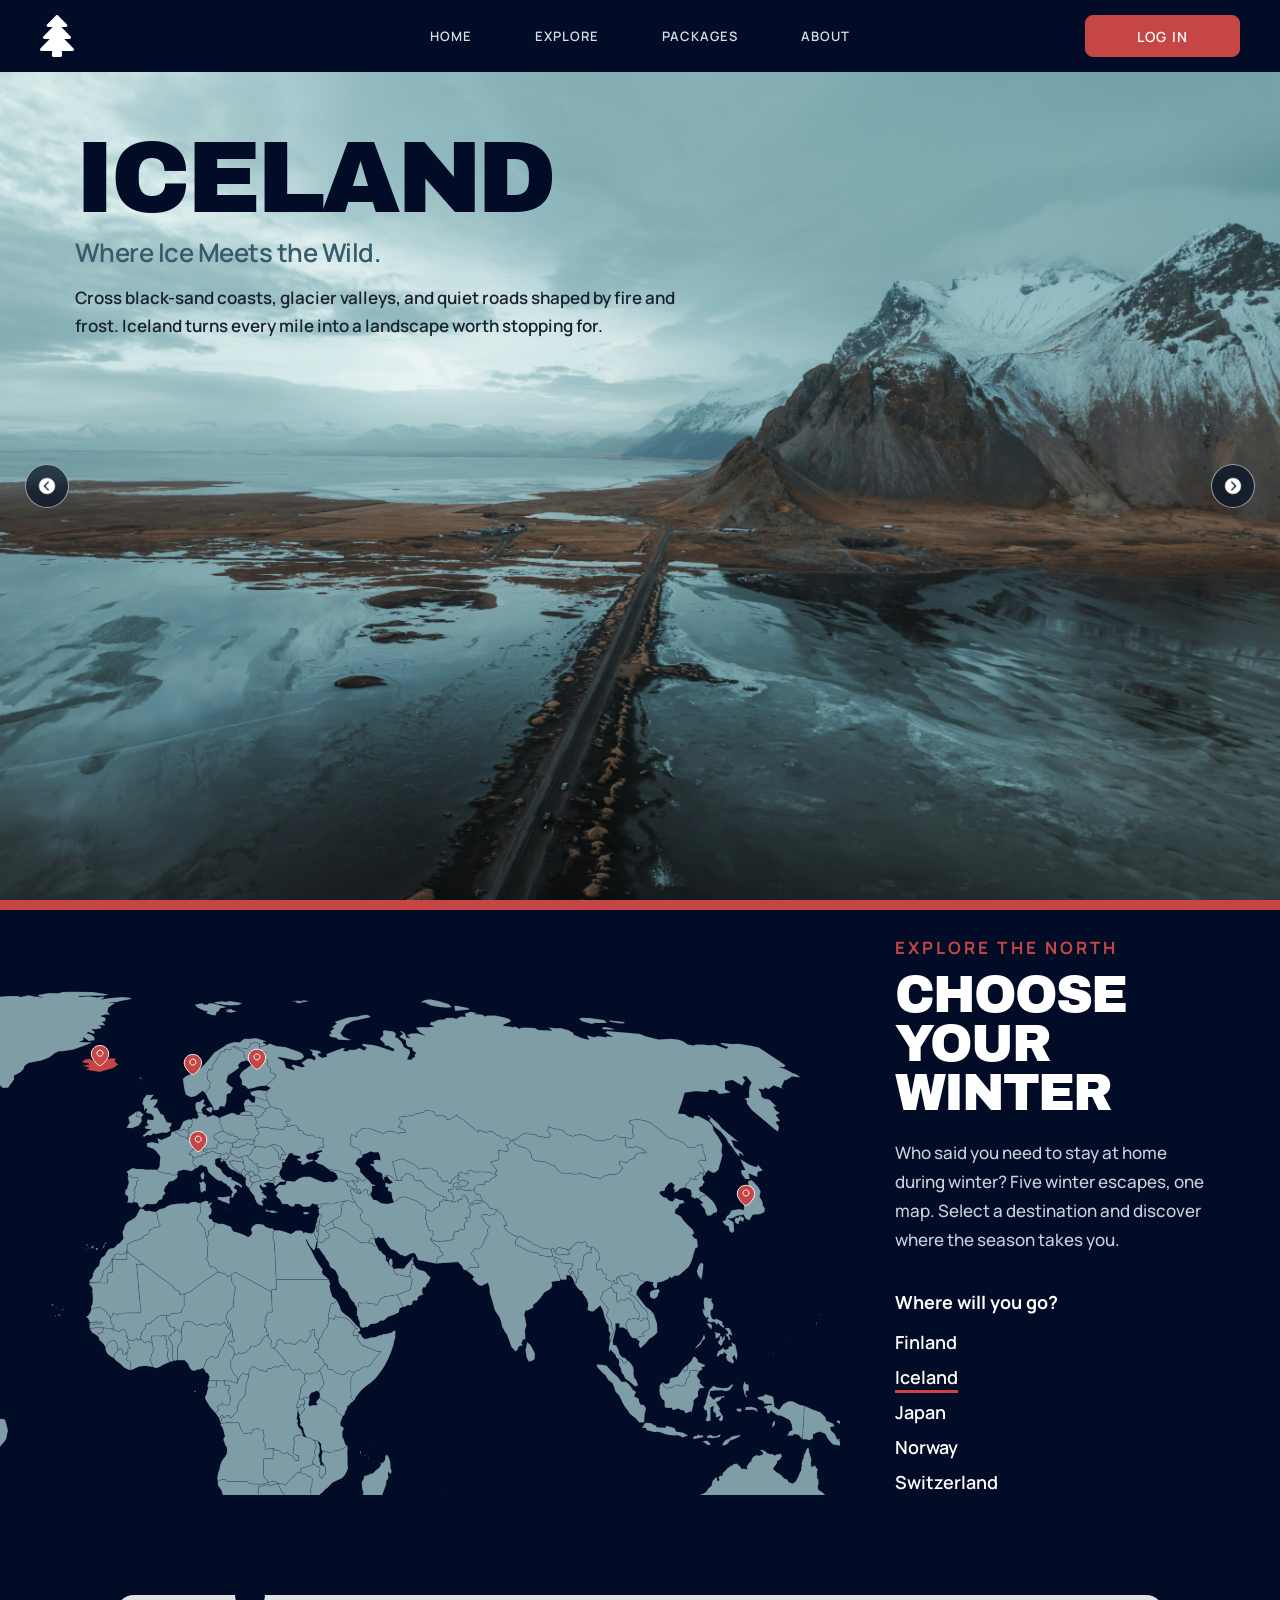
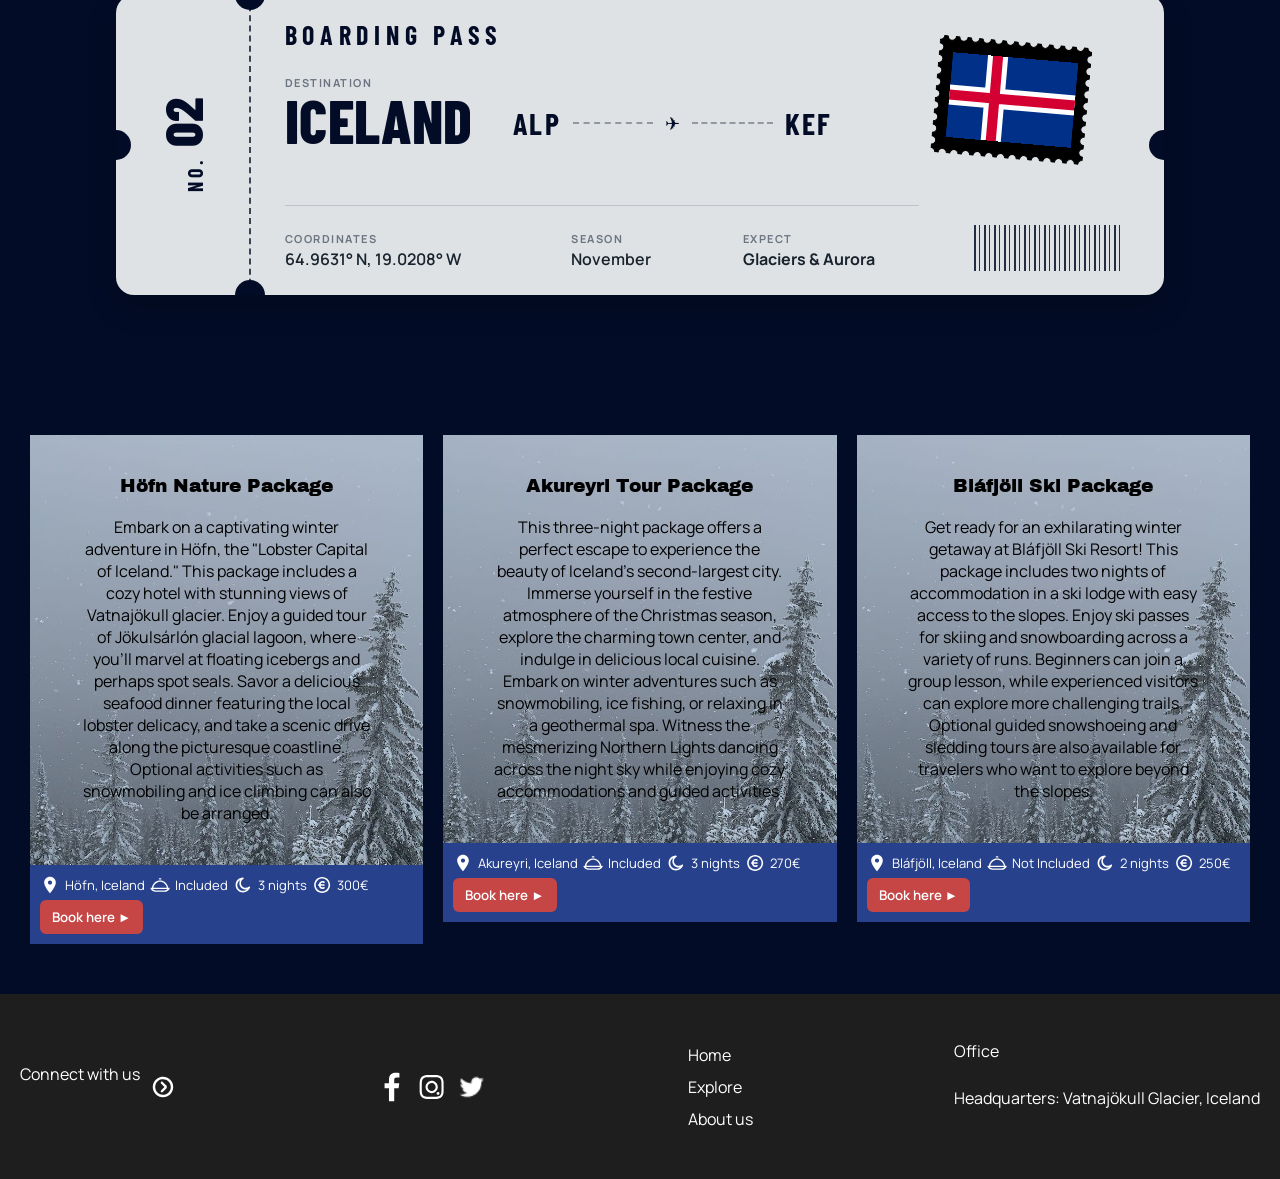
==== commit ba8a7794: "Boarding pass" ====
--- a/index.html
+++ b/index.html
@@ -103,7 +103,7 @@
         </p>
 
         <p class="destination-title">
-            Where will winter take you?
+            Where will you go?
         </p>
 
 
@@ -113,7 +113,7 @@
                 <button
                     type="button"
                     class="destination-link"
-                    data-country="finland">
+                    data-country="Finland">
                     Finland
                 </button>
             </li>
@@ -122,7 +122,7 @@
                 <button
                     type="button"
                     class="destination-link"
-                    data-country="iceland">
+                    data-country="Iceland">
                     Iceland
                 </button>
             </li>
@@ -131,7 +131,7 @@
                 <button
                     type="button"
                     class="destination-link"
-                    data-country="japan">
+                    data-country="Japan">
                     Japan
                 </button>
             </li>
@@ -140,7 +140,7 @@
                 <button
                     type="button"
                     class="destination-link"
-                    data-country="norway">
+                    data-country="Norway">
                     Norway
                 </button>
             </li>
@@ -149,7 +149,7 @@
                 <button
                     type="button"
                     class="destination-link"
-                    data-country="switzerland">
+                    data-country="Switzerland">
                     Switzerland
                 </button>
             </li>
@@ -159,6 +159,68 @@
     </div>
 
 </section>
+
+<section class="destination-pass-section">
+
+    <div class="destination-ticket">
+
+        <!-- Detachable number stub -->
+        <div class="ticket-stub">
+
+            <div class="ticket-number-wrap">
+                <span>NO.</span>
+                <strong id="ticket-number">02</strong>
+            </div>
+        </div>
+
+        <!-- Main ticket -->
+<div class="ticket-main">
+
+    <p class="ticket-pass-title">BOARDING PASS</p>
+
+    <div class="ticket-top">
+
+        <div class="ticket-destination-block">
+            <p class="ticket-label">Destination</p>
+            <h2 id="ticket-country">ICELAND</h2>
+        </div>
+
+        <div class="ticket-route">
+            <span class="route-code">ALP</span>
+            <span class="route-line"></span>
+            <span class="route-plane">✈</span>
+            <span class="route-line"></span>
+            <strong class="route-code" id="ticket-code">KEF</strong>
+        </div>
+
+        <div class="ticket-flag-stamp">
+            <img class="stamp-frame" src="assets/stamp_frame.svg" alt="">
+            <img id="ticket-flag" src="assets/iceland-flag.svg" alt="Iceland flag">
+        </div>
+
+    </div>
+
+    <div class="ticket-details">
+        <div class="ticket-detail">
+            <p class="ticket-label">Coordinates</p>
+            <p id="ticket-coordinates">64.9631° N, 19.0208° W</p>
+        </div>
+        <div class="ticket-detail">
+            <p class="ticket-label">Season</p>
+            <p id="ticket-season">November</p>
+        </div>
+        <div class="ticket-detail">
+            <p class="ticket-label">Expect</p>
+            <p id="ticket-expect">Glaciers &amp; Aurora</p>
+        </div>
+    </div>
+
+    <div class="ticket-barcode"></div>
+
+</div> 
+</div> 
+</section>
+
 
             <!-- Packages -->
             <section class="Section-Package" id="packages">
--- a/style.css
+++ b/style.css
@@ -1,5 +1,4 @@
-@import url('https://fonts.googleapis.com/css2?family=Archivo+Black&family=Manrope:wght@400;500;600;700&display=swap');
-
+@import url('https://fonts.googleapis.com/css2?family=Archivo+Black&family=Barlow+Condensed:wght@600;700;800&family=Manrope:wght@400;500;600;700&display=swap');
 
 /* =========================================================
    GENERAL
@@ -94,7 +93,7 @@
 
     line-height: 1;
 
-    color: #FFFFFF;
+    color: #ffffff;
 
     padding-bottom: 20px;
 }
@@ -180,7 +179,7 @@
     position: relative;
     z-index: 20;
 
-    background: rgba(7, 20, 38, 0.96);
+    background: #030C26;
 
     backdrop-filter: blur(10px);
     -webkit-backdrop-filter: blur(10px);
@@ -317,7 +316,7 @@
 #jumbotron-text {
     max-width: 100%;
 
-    margin-bottom: 12px;
+    margin-bottom: 16px;
 }
 
 
@@ -347,8 +346,8 @@
 
     color: #18232D;
 
-    font-size: 15px;
-    font-weight: 500;
+    font-size: 17px;
+    font-weight: 600;
 
     line-height: 1.65;
 }
@@ -434,16 +433,26 @@
 
     width: 100%;
 
-    /* No left padding — map begins against the left side */
     margin: 0;
-
-    padding:
-        80px
-        70px
-        80px
-        0;
-
+    position: relative;
+
+    padding: 35px 70px 80px 0;
     gap: 55px;
+}
+
+.Section-map::before {
+    content: "";
+
+    position: absolute;
+    top: 0;
+    left: 0;
+
+    width: 100%;
+    height: 10px;
+
+    background-color: #C64646;
+
+    z-index: 3;
 }
 
 
@@ -496,7 +505,7 @@
 
     font-family: 'Manrope', sans-serif;
 
-    font-size: 12px;
+    font-size: 17px;
     font-weight: 700;
 
     letter-spacing: 0.18em;
@@ -516,11 +525,11 @@
 
     font-family: 'Archivo Black', sans-serif;
 
-    font-size: clamp(34px, 3.2vw, 54px);
+    font-size: clamp(42px, 4vw, 64px);
     font-weight: 400;
 
     line-height: 0.95;
-    letter-spacing: -0.035em;
+    letter-spacing: -0.04em;
 }
 
 
@@ -535,8 +544,8 @@
 
     font-family: 'Manrope', sans-serif;
 
-    font-size: 15px;
-    font-weight: 400;
+    font-size: 17px;
+    font-weight: 500;
 
     line-height: 1.7;
 }
@@ -551,8 +560,8 @@
 
     font-family: 'Manrope', sans-serif;
 
-    font-size: 14px;
-    font-weight: 600;
+    font-size: 18px;
+    font-weight: 700;
 }
 
 
@@ -585,25 +594,24 @@
 
 .destination-link {
     position: relative;
-
-    padding: 3px 0;
-
-    background: transparent;
-
+    padding: 0;
+
+    background: none;
     color: #FFFFFF;
 
     border: none;
 
     font-family: 'Manrope', sans-serif;
 
-    font-size: 15px;
-    font-weight: 500;
+    font-size: 18px;
+    font-weight: 600;
 
     cursor: pointer;
 
     transition:
         color 0.25s ease,
-        transform 0.25s ease;
+        transform 0.25s ease,
+        opacity 0.2s ease;
 }
 
 
@@ -628,13 +636,20 @@
 
 .destination-link:hover {
     color: #FFFFFF;
-
-    transform: translateX(5px);
+    transform: translateX(4px);
+    opacity: 0.75;
 }
 
 
 .destination-link:hover::after {
     width: 100%;
+}
+
+.destination-link.active {
+    text-decoration: underline;
+    text-decoration-color: #C64646;
+    text-decoration-thickness: 3px;
+    text-underline-offset: 6px;
 }
 
 /* =========================================================
@@ -797,43 +812,43 @@
     }
 
     .Section-map {
-    grid-template-columns: 1fr;
-
-    gap: 40px;
-
-    padding: 60px 30px;
+        grid-template-columns: 1fr;
+
+        gap: 40px;
+
+        padding: 60px 30px;
     }
 
 
     .world-map {
-    height: 500px;
+        height: 500px;
     }
 
 
     .map_text {
-    max-width: 600px;
-
-    margin: 0 auto;
-
-    text-align: center;
+        max-width: 600px;
+
+        margin: 0 auto;
+
+        text-align: center;
     }
 
 
     .map-description {
-    max-width: 520px;
-
-    margin-left: auto;
-    margin-right: auto;
-
-    margin-bottom: 30px;
+        max-width: 520px;
+
+        margin-left: auto;
+        margin-right: auto;
+
+        margin-bottom: 30px;
     }
 
 
     .destination-list {
-    align-items: center;
-    }
-
-.Section-Package {
+        align-items: center;
+    }
+
+    .Section-Package {
         grid-template-columns: 1fr;
     }
 
@@ -909,21 +924,463 @@
     }
 
     .Section-map {
-    padding: 45px 20px;
-}
-
+        padding: 45px 20px;
+    }
 
     .world-map {
-    height: 350px;
-    }
-
-
-    .map_text h2 {
-    font-size: 34px;
-    }
-
+        height: 350px;
+    }
 
     .map-description {
-    font-size: 14px;
+        font-size: 14px;
+    }
+}
+
+/* =========================================================
+   TICKET
+   ========================================================= */
+
+.destination-pass-section {
+    width: 100%;
+    padding: 20px 70px 140px;
+
+    display: flex;
+    justify-content: center;
+    align-items: flex-start;
+}
+
+
+/* Main ticket shape */
+.destination-ticket {
+    position: relative;
+
+    width: min(1100px, 92%);
+    height: 300px;
+
+    display: grid;
+    grid-template-columns: 135px 1fr;
+
+    background-color: #dee2e5;
+    border-radius: 18px;
+
+    overflow: hidden;
+
+    box-shadow: 0 12px 30px rgba(0, 0, 0, 0.18);
+}
+
+
+/* Side cutouts */
+.destination-ticket::before,
+.destination-ticket::after {
+    content: "";
+
+    position: absolute;
+    top: 50%;
+
+    width: 30px;
+    height: 30px;
+
+    background-color: #030C26;
+    border-radius: 50%;
+
+    transform: translateY(-50%);
+
+    z-index: 5;
+}
+
+.destination-ticket::before {
+    left: -15px;
+}
+
+.destination-ticket::after {
+    right: -15px;
+}
+
+.ticket-stub {
+    position: relative;
+
+    display: flex;
+    justify-content: center;
+    align-items: center;
+
+    border-right: 2px dashed rgba(3, 12, 38, 0.75);
+}
+
+
+/* Top + bottom cutouts at perforation */
+.ticket-stub::before,
+.ticket-stub::after {
+    content: "";
+
+    position: absolute;
+    right: -16px;
+
+    width: 30px;
+    height: 30px;
+
+    background-color: #030C26;
+    border-radius: 50%;
+
+    z-index: 5;
+}
+
+.ticket-stub::before {
+    top: -15px;
+}
+
+.ticket-stub::after {
+    bottom: -15px;
+}
+
+
+/* Rotated NO. 02 */
+.ticket-number-wrap {
+    display: flex;
+    align-items: baseline;
+
+    gap: 10px;
+
+    transform: rotate(-90deg);
+
+    white-space: nowrap;
+
+    color: #030C26;
+}
+
+.ticket-number-wrap span {
+    font-family: 'Barlow Condensed', sans-serif;
+
+    font-size: 20px;
+    font-weight: 700;
+
+    letter-spacing: 0.2em;
+}
+
+#ticket-number {
+    font-family: 'Barlow Condensed', sans-serif;
+
+    font-size: 54px;
+    font-weight: 800;
+
+    line-height: 1;
+
+    color: #030C26;
+}
+
+
+/* =========================================================
+   MAIN TICKET CONTENT
+   ========================================================= */
+
+.ticket-main {
+    position: relative;
+
+    height: 100%;
+
+    padding: 24px 34px;
+
+    display: flex;
+    flex-direction: column;
+}
+
+.ticket-top {
+    display: flex;
+    align-items: flex-end;
+    gap: 40px;
+    padding-right: 240px;
+}
+
+.ticket-destination-block {
+    min-width: 0;
+    flex-shrink: 0;
+}
+
+/* BOARDING PASS */
+.ticket-pass-title {
+    margin: 0 0 14px;
+
+    font-family: 'Barlow Condensed', sans-serif;
+
+    font-size: 26px;
+    font-weight: 700;
+    letter-spacing: 0.22em;
+
+    color: #030C26;
+}
+
+
+/* Destination / Coordinates / Season / Expect */
+.ticket-label {
+    margin: 11px 0 3px;
+
+    font-family: 'Manrope', sans-serif;
+
+    font-size: 11px;
+    font-weight: 700;
+
+    letter-spacing: 0.14em;
+
+    text-transform: uppercase;
+
+    color: #6B7480;
+}
+
+
+/* COUNTRY NAME */
+#ticket-country {
+    margin: 0 0 8px;
+    padding: 0;
+
+    font-family: 'Barlow Condensed', sans-serif;
+
+    font-size: 60px;
+    font-weight: 800;
+
+    line-height: 0.9;
+    letter-spacing: 0.01em;
+
+    /* Overrides the global white h2 */
+    color: #030C26;
+}
+
+
+/* Ticket values */
+#ticket-coordinates,
+#ticket-season,
+#ticket-expect {
+    margin: 0;
+
+    font-family: 'Manrope', sans-serif;
+
+    font-size: 16px;
+    font-weight: 600;
+
+    line-height: 1.35;
+
+    color: #18232D;
+}
+
+
+/* Make EXPECT slightly stronger */
+#ticket-expect {
+    font-weight: 700;
+}
+
+
+/* =========================================================
+   ROUTE + BARCODE
+   ========================================================= */
+
+.ticket-route {
+    flex: 1;
+    min-width: 0;
+    max-width: 320px;
+
+    display: flex;
+    align-items: center;
+    gap: 12px;
+
+    padding-bottom: 14px;
+    color: #030C26;
+}
+
+.route-code {
+    font-family: 'Barlow Condensed', sans-serif;
+    font-size: 30px;
+    font-weight: 700;
+    letter-spacing: 0.08em;
+}
+
+.route-line {
+    flex: 1;
+    border-top: 2px dashed rgba(3, 12, 38, 0.35);
+}
+
+.route-plane {
+    font-size: 18px;
+}
+
+.ticket-barcode {
+    position: absolute;
+    right: 40px;
+    bottom: 24px;
+
+    width: 150px;
+    height: 46px;
+
+    background: repeating-linear-gradient(
+        90deg,
+        #030C26 0 2px,
+        transparent 2px 5px,
+        #030C26 5px 6px,
+        transparent 6px 10px
+    );
+    opacity: 0.85;
+}
+
+
+/* =========================================================
+   FLAG STAMP
+   ========================================================= */
+
+.ticket-flag-stamp {
+    position: absolute;
+
+    top: 35%;
+    right: 70px;
+
+    width: 165px;
+    height: 118px;
+
+    transform: translateY(-50%) rotate(5deg);
+
+    z-index: 3;
+}
+
+
+/* Black perforated stamp SVG */
+.stamp-frame {
+    position: absolute;
+    inset: 0;
+
+    width: 100%;
+    height: 100%;
+
+    object-fit: fill;
+
+    z-index: 1;
+}
+
+
+/* Country flag inside stamp */
+#ticket-flag {
+    position: absolute;
+
+    top: 50%;
+    left: 50%;
+
+    width: 126px;
+    height: 85px;
+
+    transform: translate(-50%, -50%);
+
+    object-fit: cover;
+
+    z-index: 2;
+}
+
+
+/* Coordinates / Season / Expect row */
+.ticket-details {
+    position: absolute;
+
+    left: 34px;
+    right: 245px;
+    bottom: 24px;
+
+    display: grid;
+
+    grid-template-columns:
+        1.45fr
+        0.8fr
+        1fr;
+
+    gap: 30px;
+
+    padding-top: 14px;
+
+    border-top: 1px solid rgba(3, 12, 38, 0.15);
+}
+
+.ticket-detail {
+    min-width: 0;
+}
+
+
+/* =========================================================
+   RESPONSIVE TICKET
+   ========================================================= */
+
+@media (max-width: 1000px) {
+
+    .destination-pass-section {
+        padding: 40px 30px 100px;
+    }
+
+    .destination-ticket {
+        width: 100%;
+    }
+
+    .ticket-main {
+        padding-right: 215px;
+    }
+
+    .ticket-flag-stamp {
+        width: 185px;
+        height: 135px;
+    }
+
+    #ticket-flag {
+        width: 132px;
+        height: 90px;
+    }
+
+    .ticket-route,
+    .ticket-barcode {
+        display: none;
+    }
+}
+
+
+@media (max-width: 700px) {
+
+    .destination-pass-section {
+        padding: 35px 20px 60px;
+    }
+
+    .destination-ticket {
+        height: auto;
+        min-height: 430px;
+
+        grid-template-columns: 85px 1fr;
+    }
+
+    .ticket-main {
+        padding: 30px 25px;
+        padding-bottom: 175px;
+    }
+
+    .ticket-number-wrap span {
+        font-size: 20px;
+        font-weight: 700;
+        letter-spacing: 0.02em;
+    }
+
+    #ticket-number {
+        font-size: 28px;
+    }
+
+    .ticket-pass-title {
+        font-size: 22px;
+    }
+
+    #ticket-country {
+        font-size: 44px;
+    }
+
+    .ticket-flag-stamp {
+        top: auto;
+        right: 25px;
+        bottom: 25px;
+
+        width: 165px;
+        height: 120px;
+
+        transform: rotate(5deg);
+    }
+
+    #ticket-flag {
+        width: 118px;
+        height: 80px;
     }
 }
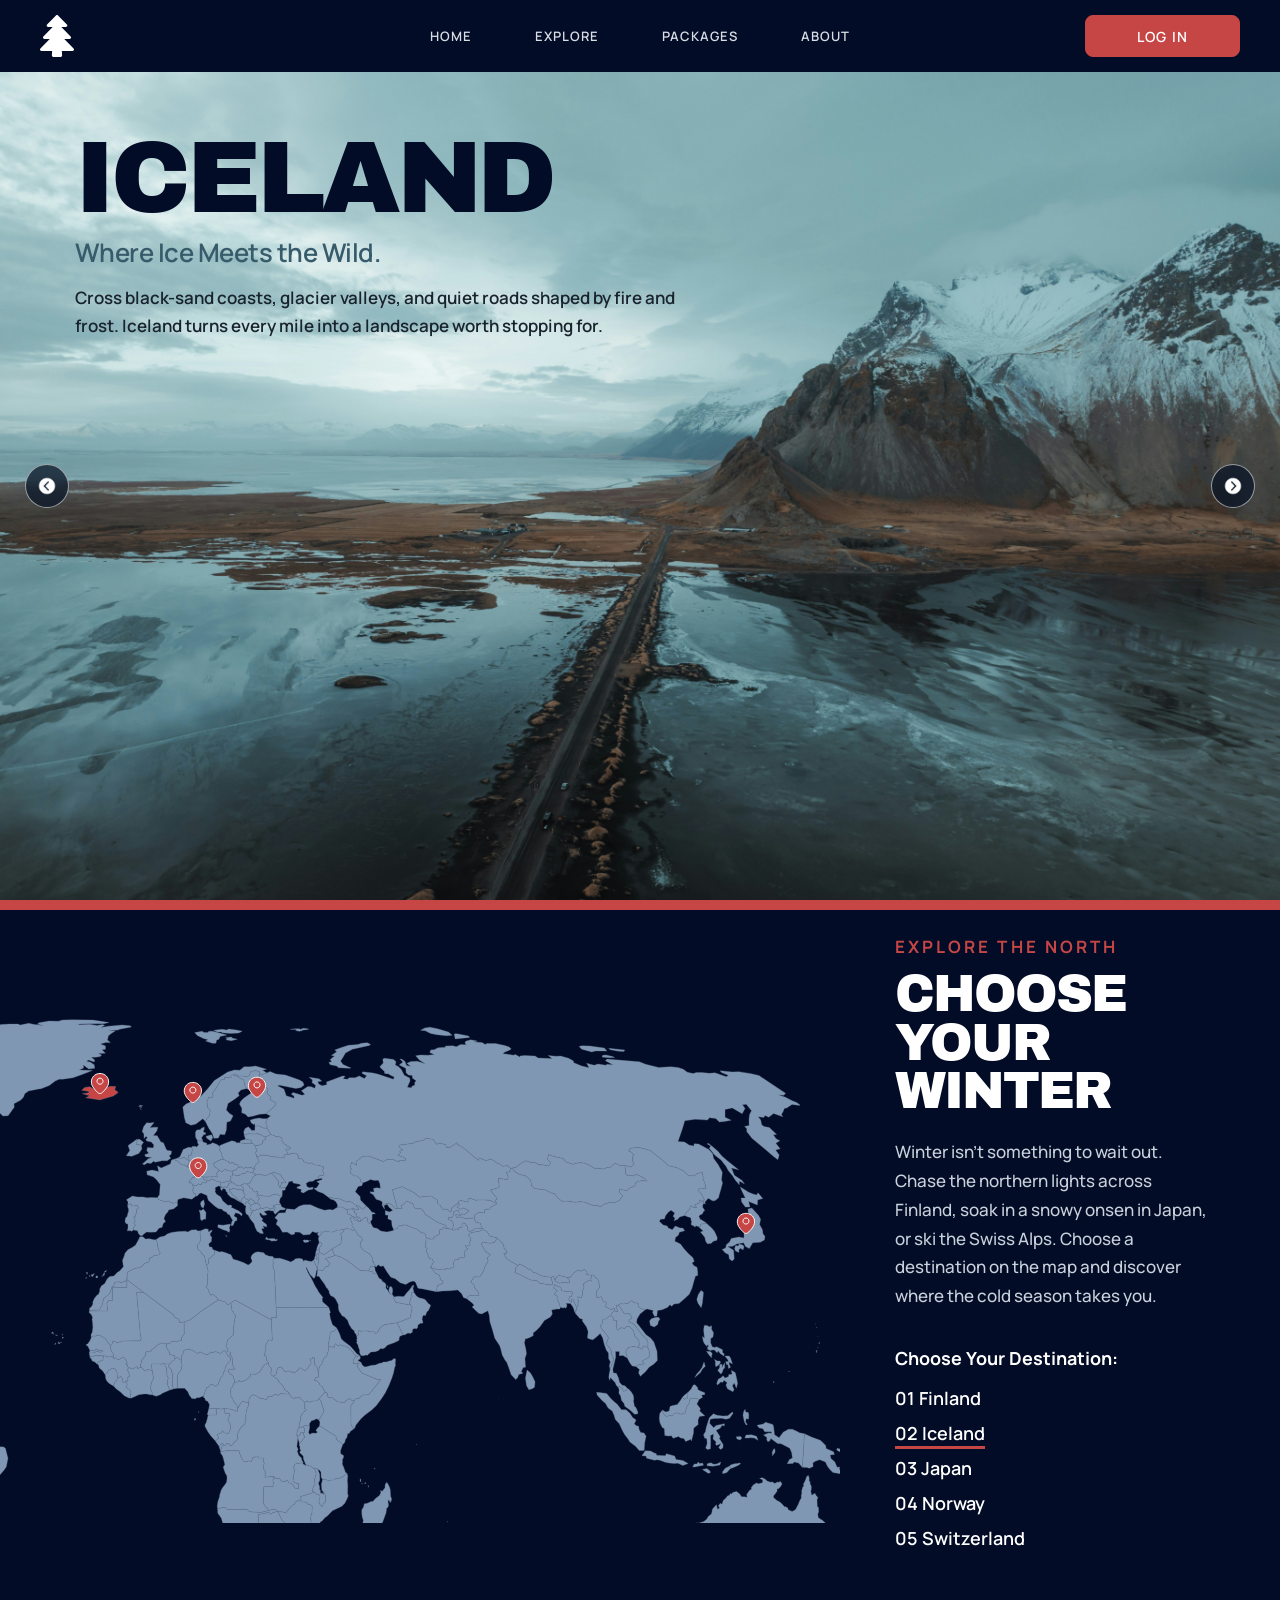
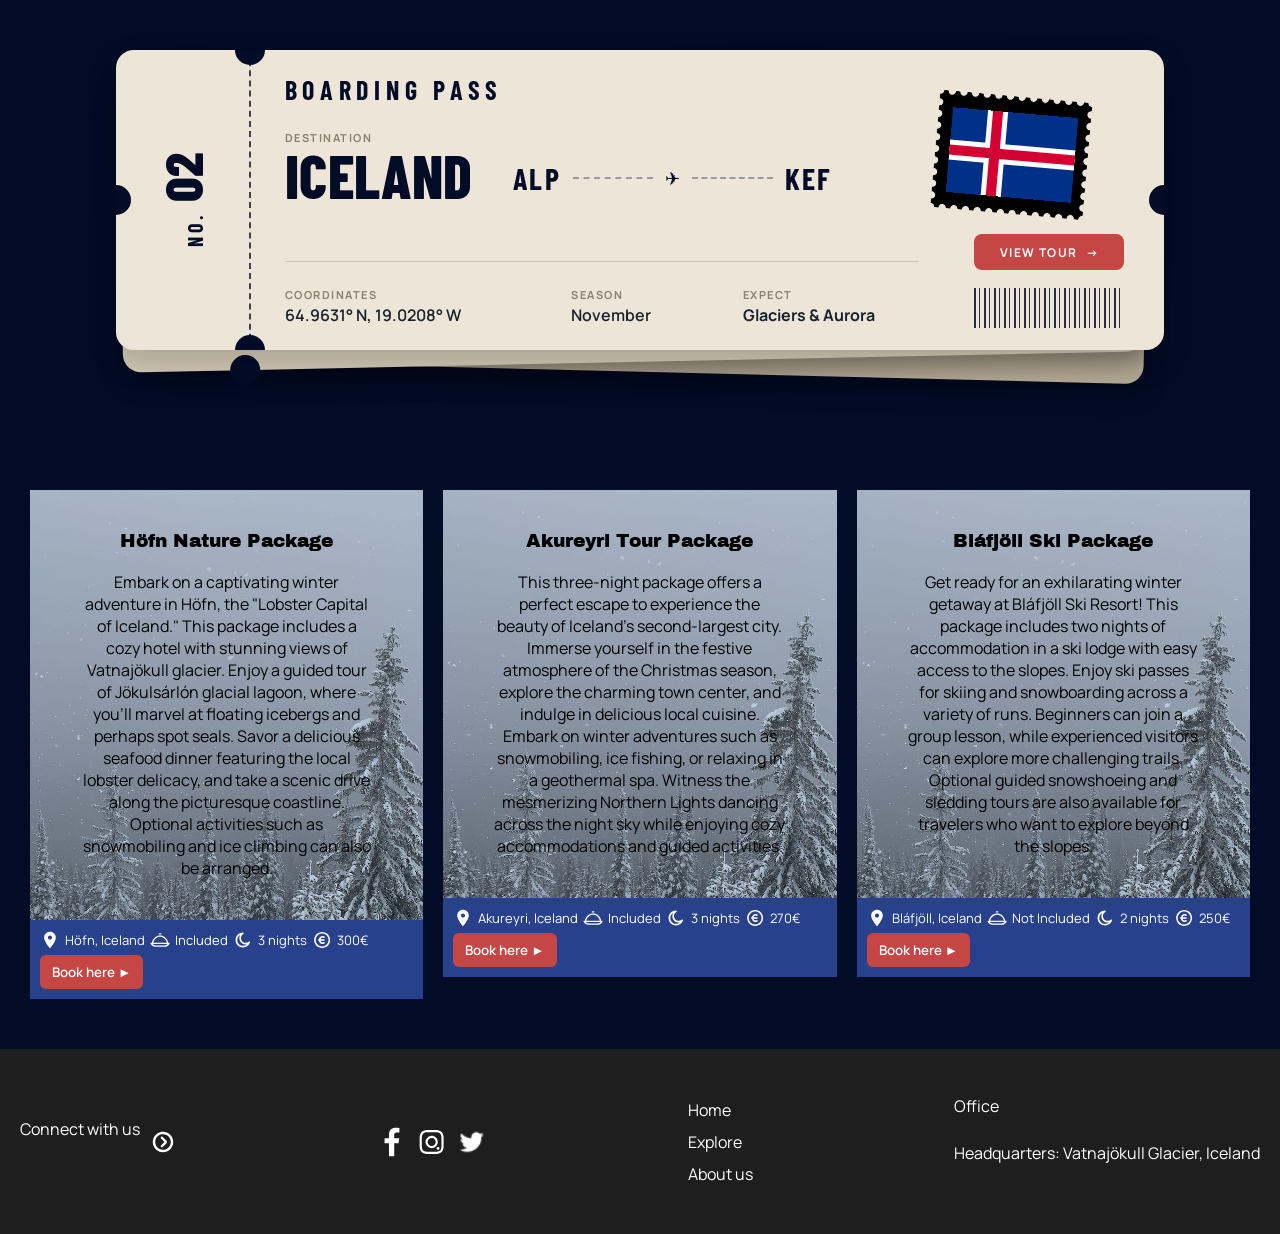
==== commit e2b698b0: "section map + ticket" ====
--- a/index.html
+++ b/index.html
@@ -97,13 +97,11 @@
         <h2>CHOOSE YOUR WINTER</h2>
 
         <p class="map-description">
-            Who said you need to stay at home during winter?
-            Five winter escapes, one map.
-            Select a destination and discover where the season takes you.
+            Winter isn't something to wait out. Chase the northern lights across Finland, soak in a snowy onsen in Japan, or ski the Swiss Alps. Choose a destination on the map and discover where the cold season takes you.
         </p>
 
         <p class="destination-title">
-            Where will you go?
+            Choose Your Destination:
         </p>
 
 
@@ -114,7 +112,7 @@
                     type="button"
                     class="destination-link"
                     data-country="Finland">
-                    Finland
+                    01 Finland
                 </button>
             </li>
 
@@ -123,7 +121,7 @@
                     type="button"
                     class="destination-link"
                     data-country="Iceland">
-                    Iceland
+                    02 Iceland
                 </button>
             </li>
 
@@ -132,7 +130,7 @@
                     type="button"
                     class="destination-link"
                     data-country="Japan">
-                    Japan
+                    03 Japan
                 </button>
             </li>
 
@@ -141,7 +139,7 @@
                     type="button"
                     class="destination-link"
                     data-country="Norway">
-                    Norway
+                    04 Norway
                 </button>
             </li>
 
@@ -150,7 +148,7 @@
                     type="button"
                     class="destination-link"
                     data-country="Switzerland">
-                    Switzerland
+                    05 Switzerland
                 </button>
             </li>
 
@@ -161,6 +159,11 @@
 </section>
 
 <section class="destination-pass-section">
+
+     <!-- Wrapper for ticket stack -->
+    <div class="ticket-stack">
+        <div class="ticket-ghost ticket-ghost-2"></div>
+        <div class="ticket-ghost ticket-ghost-1"></div>
 
     <div class="destination-ticket">
 
@@ -216,9 +219,12 @@
     </div>
 
     <div class="ticket-barcode"></div>
-
+    <a href="#" class="ticket-cta" id="ticket-cta">
+    View tour <span aria-hidden="true">→</span>
+    </a>
 </div> 
 </div> 
+</div>
 </section>
 
 
--- a/style.css
+++ b/style.css
@@ -614,6 +614,11 @@
         opacity 0.2s ease;
 }
 
+.destination-link:focus-visible {
+    outline: 2px solid #C64646;
+    outline-offset: 6px;
+}
+
 
 /* Little animated red line */
 
@@ -954,13 +959,14 @@
 .destination-ticket {
     position: relative;
 
-    width: min(1100px, 92%);
+    width: 100%;
     height: 300px;
 
     display: grid;
     grid-template-columns: 135px 1fr;
 
-    background-color: #dee2e5;
+    background-color: #ece5d8;
+    box-shadow: 0 18px 40px rgba(0, 0, 0, 0.35);
     border-radius: 18px;
 
     overflow: hidden;
@@ -968,6 +974,55 @@
     box-shadow: 0 12px 30px rgba(0, 0, 0, 0.18);
 }
 
+.ticket-stack {
+    position: relative;
+    width: min(1100px, 92%);
+}
+
+.destination-ticket {
+    z-index: 2;
+}
+
+.ticket-ghost {
+    position: absolute;
+    top: 0;
+    bottom: 0;
+
+    border-radius: 18px;
+    box-shadow: 0 10px 24px rgba(0, 0, 0, 0.3);
+}
+
+.ticket-ghost-1 {
+    left: 14px;
+    right: 14px;
+    background-color: #cfc6b3;
+    transform: translate(-10px,12px) rotate(-1.2deg);
+    z-index: 1;
+    --inset: 14px;
+}
+
+.ticket-ghost-2 {
+    left: 28px;
+    right: 28px;
+    background-color: #b3a995;
+    transform: translate(10px, 22px) rotate(1.4deg);
+    z-index: 0;
+    --inset: 28px;
+}
+
+.ticket-ghost::after {
+    content: "";
+
+    position: absolute;
+    bottom: -15px;
+    left: calc(121px - var(--inset));
+
+    width: 30px;
+    height: 30px;
+
+    background-color: #030C26;
+    border-radius: 50%;
+}
 
 /* Side cutouts */
 .destination-ticket::before,
@@ -1122,7 +1177,7 @@
 
     text-transform: uppercase;
 
-    color: #6B7480;
+    color: #8a8170;
 }
 
 
@@ -1203,10 +1258,10 @@
 .ticket-barcode {
     position: absolute;
     right: 40px;
-    bottom: 24px;
+    bottom: 22px;
 
     width: 150px;
-    height: 46px;
+    height: 40px;
 
     background: repeating-linear-gradient(
         90deg,
@@ -1300,6 +1355,26 @@
 /* =========================================================
    RESPONSIVE TICKET
    ========================================================= */
+.destination-ticket.ticket-swap {
+    animation: ticketIn 0.45s cubic-bezier(0.2, 0.8, 0.2, 1);
+}
+
+@keyframes ticketIn {
+    from {
+        transform: translateY(26px) scale(0.97);
+        opacity: 0;
+    }
+    to {
+        transform: none;
+        opacity: 1;
+    }
+}
+
+@media (prefers-reduced-motion: reduce) {
+    .destination-ticket.ticket-swap {
+        animation: none;
+    }
+}
 
 @media (max-width: 1000px) {
 
@@ -1383,4 +1458,55 @@
         width: 118px;
         height: 80px;
     }
+
+    .ticket-ghost::after {
+        left: calc(69px - var(--inset));
+    }
+}
+
+/* Button */
+.ticket-cta {
+    position: absolute;
+    right: 40px;
+    bottom: 80px;
+    z-index: 4;
+
+    width: 150px;
+    height: 36px;
+
+    display: flex;
+    justify-content: center;
+    align-items: center;
+    gap: 8px;
+
+    background-color: #C64646;
+    color: #FFFFFF;
+
+    font-family: 'Manrope', sans-serif;
+    font-size: 12px;
+    font-weight: 700;
+    letter-spacing: 0.12em;
+    text-transform: uppercase;
+
+    border-radius: 8px;
+
+    transition: background-color 0.25s ease, transform 0.25s ease;
+}
+
+.ticket-cta span {
+    transition: transform 0.25s ease;
+}
+
+.ticket-cta:hover {
+    background-color: #030C26;
+    transform: translateY(-2px);
+}
+
+.ticket-cta:hover span {
+    transform: translateX(4px);
+}
+
+.ticket-cta:focus-visible {
+    outline: 2px solid #030C26;
+    outline-offset: 3px;
 }
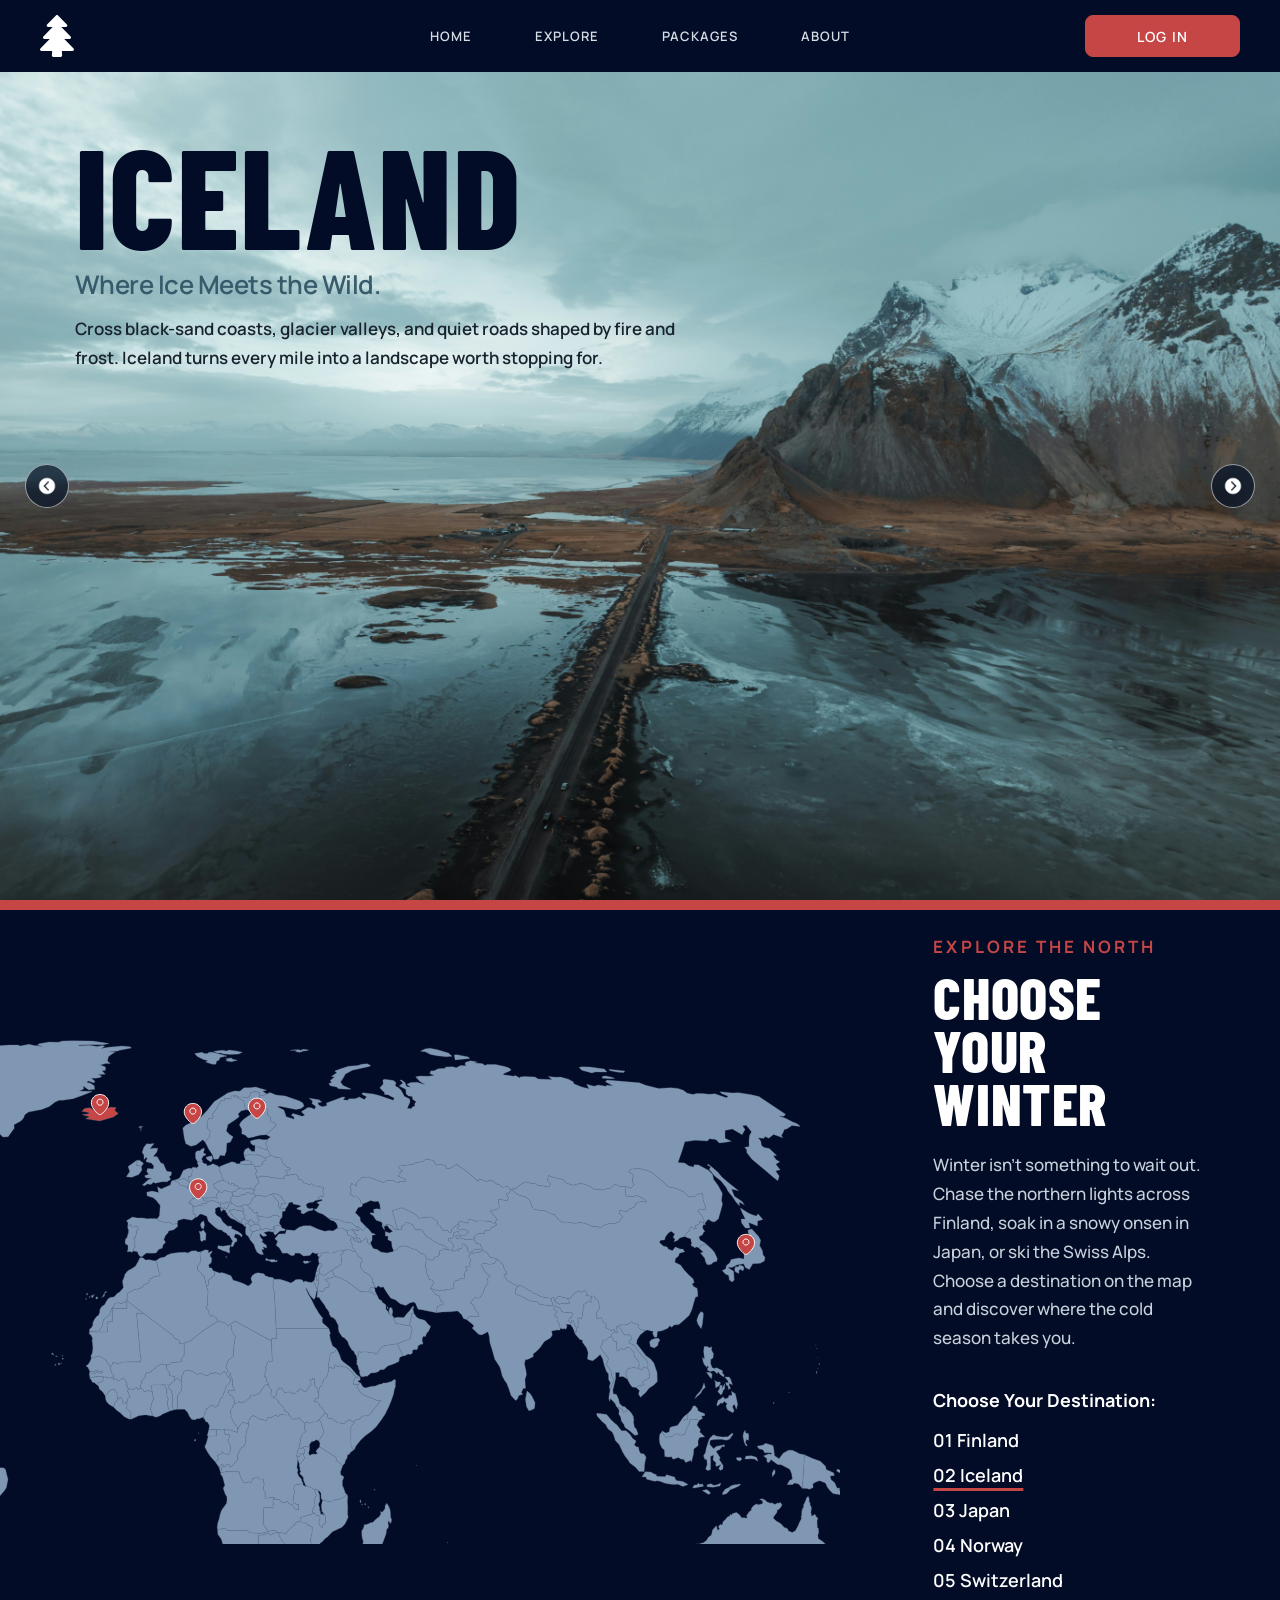
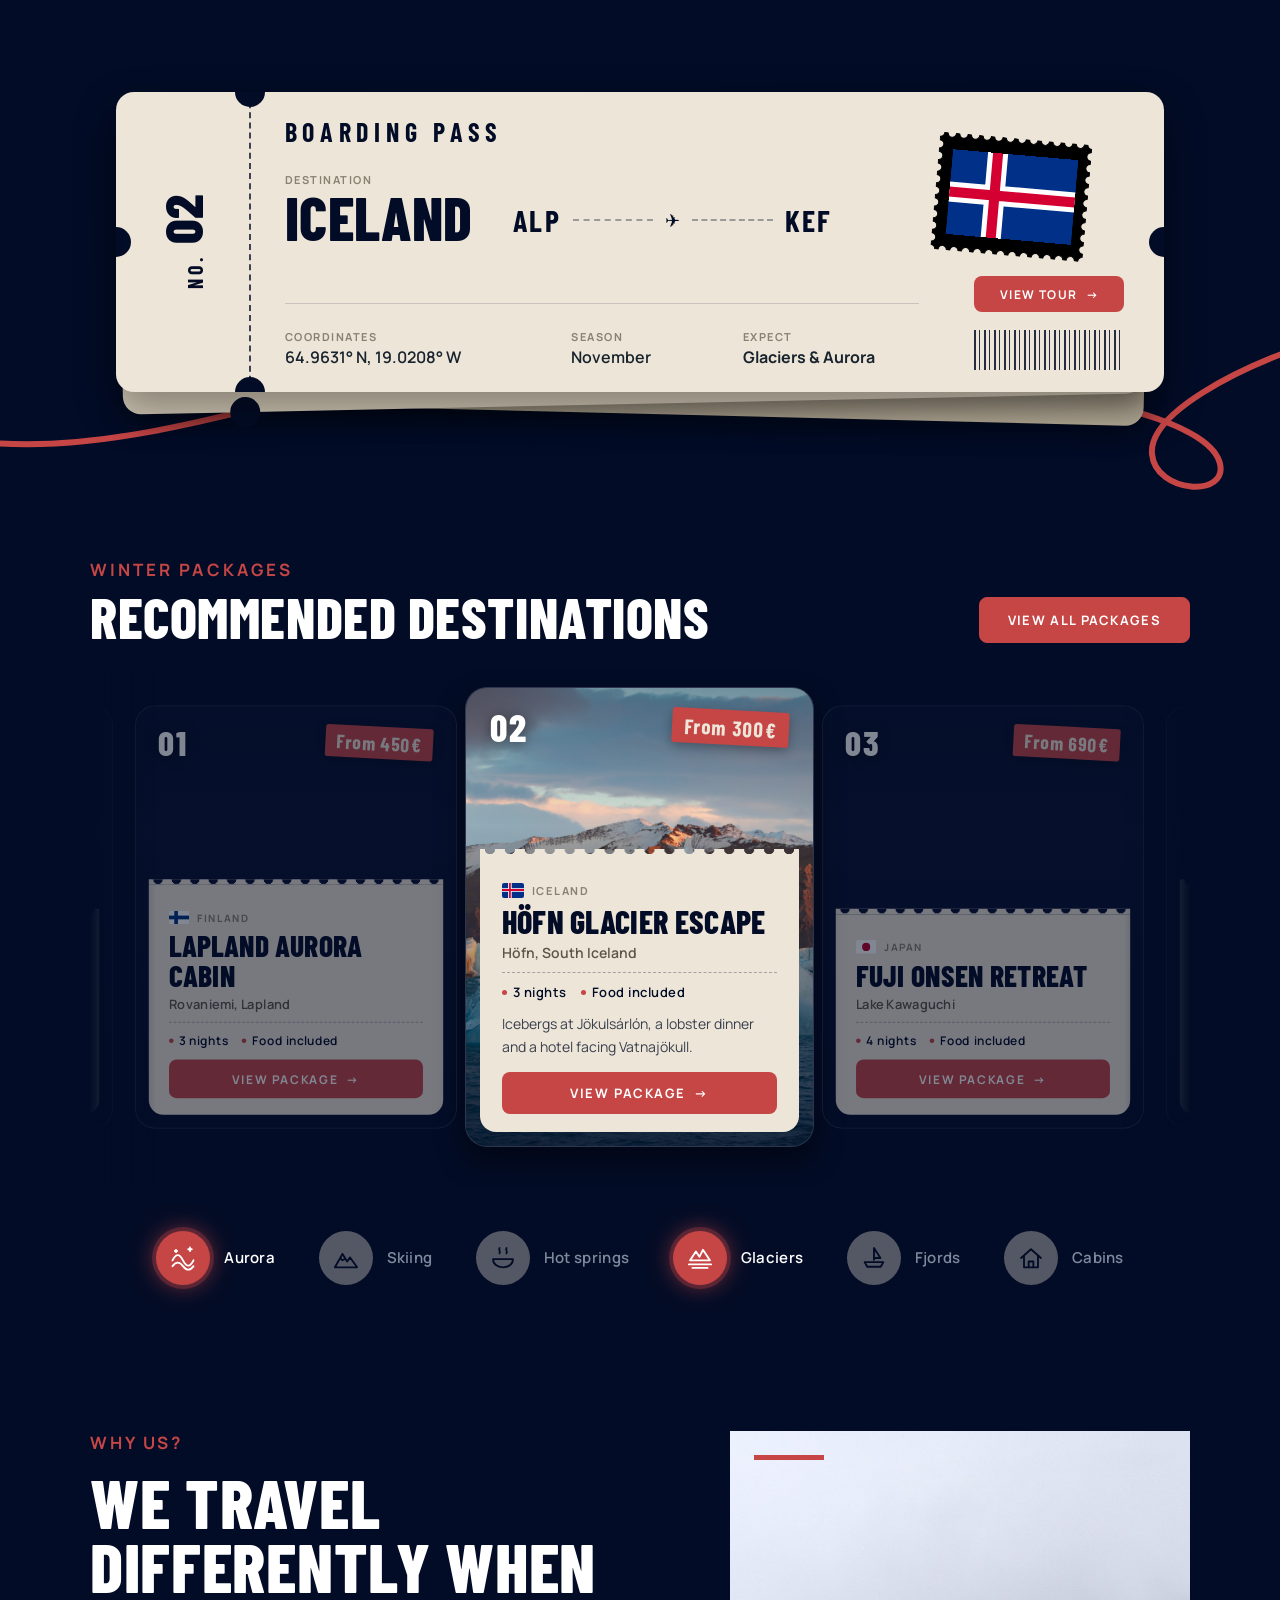
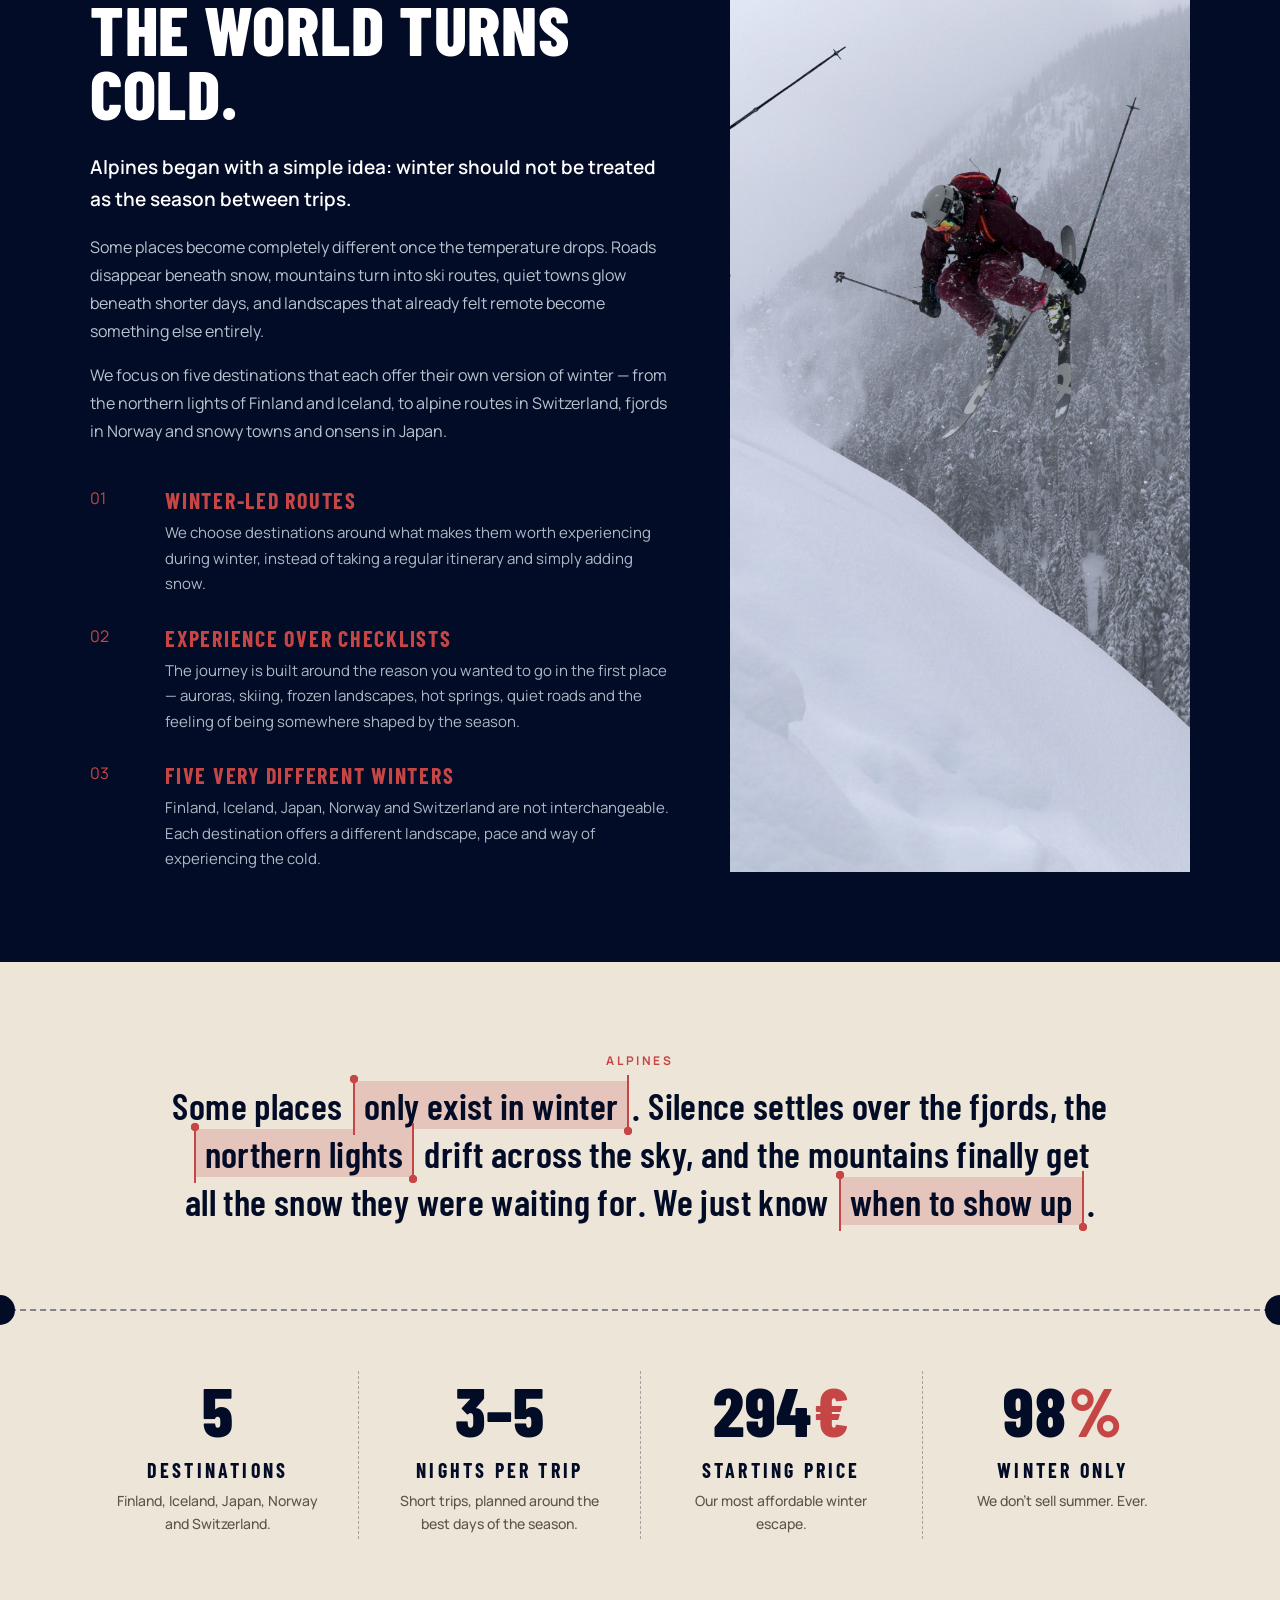
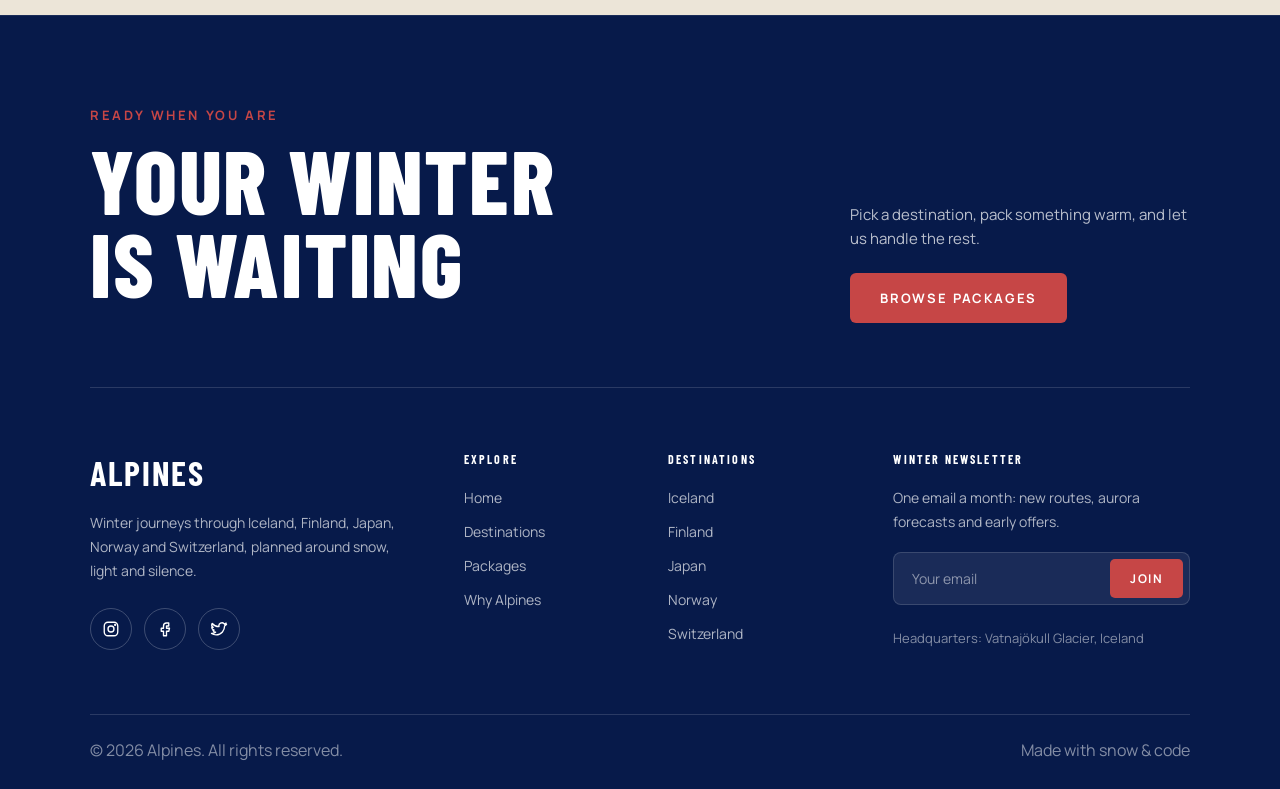
==== commit fee05f82: "Packages + footer" ====
--- a/index.html
+++ b/index.html
@@ -159,6 +159,10 @@
 </section>
 
 <section class="destination-pass-section">
+
+    <svg class="flight-path" viewBox="0 0 1440 300" preserveAspectRatio="none" aria-hidden="true">
+        <path d="M -20 250 C 100 262, 240 228, 400 190 C 640 140, 900 150, 1160 196 C 1270 214, 1360 236, 1372 270 C 1384 306, 1300 302, 1296 262 C 1292 222, 1390 176, 1480 150" />
+    </svg>
 
      <!-- Wrapper for ticket stack -->
     <div class="ticket-stack">
@@ -228,203 +232,330 @@
 </section>
 
 
+
             <!-- Packages -->
-            <section class="Section-Package" id="packages">
-
-
-                <!-- Höfn -->
-                <div class="Package">
-
-                    <div class="Package_info">
-
-                        <h3>Höfn Nature Package</h3>
-
-                        <p class="dark-text">
-                            Embark on a captivating winter adventure in Höfn,
-                            the "Lobster Capital of Iceland."
-
-                            This package includes a cozy hotel with stunning views
-                            of Vatnajökull glacier. Enjoy a guided tour of
-                            Jökulsárlón glacial lagoon, where you'll marvel at
-                            floating icebergs and perhaps spot seals.
-
-                            Savor a delicious seafood dinner featuring the local
-                            lobster delicacy, and take a scenic drive along the
-                            picturesque coastline.
-
-                            Optional activities such as snowmobiling and ice
-                            climbing can also be arranged.
+<section class="packages" id="packages">
+
+    <div class="packages-header">
+
+        <div>
+            <p class="packages-eyebrow">WINTER PACKAGES</p>
+            <h2 class="packages-title">Recommended Destinations</h2>
+        </div>
+
+        <a href="packages.html" class="packages-all">View all packages</a>
+
+    </div>
+
+    <div class="package-carousel">
+        <div class="package-track" id="package-track"></div>
+    </div>
+
+    <div class="packages-controls">
+
+        <ul class="package-cats">
+
+            <li>
+                <div class="package-cat" data-category="aurora">
+                    <span class="package-cat-icon" aria-hidden="true">
+                        <svg viewBox="0 0 24 24" fill="none" stroke="currentColor" stroke-width="1.6" stroke-linecap="round" stroke-linejoin="round">
+                            <path d="M3 14c3-6 6-6 9 0s6 6 9 0"/>
+                            <path d="M3 19c3-4 6-4 9 0s6 4 9 0"/>
+                            <path d="M18 3v3M16.5 4.5h3"/>
+                            <path d="M6 5v2M5 6h2"/>
+                        </svg>
+                    </span>
+                    Aurora
+                </div>
+            </li>
+
+            <li>
+                <div class="package-cat" data-category="skiing">
+                    <span class="package-cat-icon" aria-hidden="true">
+                        <svg viewBox="0 0 24 24" fill="none" stroke="currentColor" stroke-width="1.6" stroke-linecap="round" stroke-linejoin="round">
+                            <path d="M2.5 20l6.5-11.5 4 6.5 2.5-3.5 6 8.5z"/>
+                            <path d="M7.2 12.5l1.8 1.5 1.6-1"/>
+                        </svg>
+                    </span>
+                    Skiing
+                </div>
+            </li>
+
+            <li>
+                <div class="package-cat" data-category="hot-springs">
+                    <span class="package-cat-icon" aria-hidden="true">
+                        <svg viewBox="0 0 24 24" fill="none" stroke="currentColor" stroke-width="1.6" stroke-linecap="round" stroke-linejoin="round">
+                            <path d="M3.5 13h17c0 4.2-3.6 7-8.5 7s-8.5-2.8-8.5-7z"/>
+                            <path d="M9 3.5c-1.2 1.5 1.2 2.5 0 4.5M15 3.5c-1.2 1.5 1.2 2.5 0 4.5"/>
+                        </svg>
+                    </span>
+                    Hot springs
+                </div>
+            </li>
+
+            <li>
+                <div class="package-cat" data-category="glaciers">
+                    <span class="package-cat-icon" aria-hidden="true">
+                        <svg viewBox="0 0 24 24" fill="none" stroke="currentColor" stroke-width="1.6" stroke-linecap="round" stroke-linejoin="round">
+                            <path d="M3.5 14l5-7.5 3 4.5 3-6 6 9z"/>
+                            <path d="M2.5 17.5h19M5.5 20.5h13"/>
+                        </svg>
+                    </span>
+                    Glaciers
+                </div>
+            </li>
+
+            <li>
+                <div class="package-cat" data-category="fjords">
+                    <span class="package-cat-icon" aria-hidden="true">
+                        <svg viewBox="0 0 24 24" fill="none" stroke="currentColor" stroke-width="1.6" stroke-linecap="round" stroke-linejoin="round">
+                            <path d="M12 3.5v10M12 3.5l5.5 8.5H12"/>
+                            <path d="M4 15.5h16l-2.2 4H6.2z"/>
+                        </svg>
+                    </span>
+                    Fjords
+                </div>
+            </li>
+
+            <li>
+                <div class="package-cat" data-category="cabins">
+                    <span class="package-cat-icon" aria-hidden="true">
+                        <svg viewBox="0 0 24 24" fill="none" stroke="currentColor" stroke-width="1.6" stroke-linecap="round" stroke-linejoin="round">
+                            <path d="M3.5 12L12 4.5 20.5 12"/>
+                            <path d="M6 10.5V20h12v-9.5"/>
+                            <path d="M10 20v-5h4v5"/>
+                        </svg>
+                    </span>
+                    Cabins
+                </div>
+            </li>
+
+        </ul>
+
+    </div>
+
+</section>
+
+            <!-- Why Alpines -->
+<section class="why-alpines" id="about">
+
+    <div class="why-alpines-content">
+
+        <!-- LEFT: BRAND STORY -->
+        <div class="why-alpines-text">
+
+            <p class="why-eyebrow">
+                why us?
+            </p>
+
+            <h2 class="why-title">
+                WE TRAVEL DIFFERENTLY WHEN THE WORLD TURNS COLD.
+            </h2>
+
+            <p class="why-intro">
+                Alpines began with a simple idea: winter should not be treated
+                as the season between trips.
+            </p>
+
+            <p class="why-description">
+                Some places become completely different once the temperature
+                drops. Roads disappear beneath snow, mountains turn into ski
+                routes, quiet towns glow beneath shorter days, and landscapes
+                that already felt remote become something else entirely.
+            </p>
+
+            <p class="why-description">
+                We focus on five destinations that each offer their own version
+                of winter — from the northern lights of Finland and Iceland,
+                to alpine routes in Switzerland, fjords in Norway and snowy
+                towns and onsens in Japan.
+            </p>
+
+
+            <!-- PRINCIPLES -->
+            <div class="why-points">
+                <div class="why-point">
+                    <span class="why-number">01</span>
+                    <div class="why-point-content">
+                        <h3>WINTER-LED ROUTES</h3>
+
+                        <p>
+                            We choose destinations around what makes them worth
+                            experiencing during winter, instead of taking a
+                            regular itinerary and simply adding snow.
                         </p>
-
                     </div>
 
-                    <div class="Package_bar">
-
-                        <img src="assets/Location.svg" alt="Location">
-                        <p class="white-text">Höfn, Iceland</p>
-
-                        <img src="assets/food.svg" alt="Food">
-                        <p class="white-text">Included</p>
-
-                        <img src="assets/night.svg" alt="Nights">
-                        <p class="white-text">3 nights</p>
-
-                        <img src="assets/euro.svg" alt="Price">
-                        <p class="white-text">300€</p>
-
-                        <button type="button">Book here ►</button>
-
+                </div>
+
+
+                <div class="why-point">
+
+                    <span class="why-number">02</span>
+
+                    <div class="why-point-content">
+                        <h3>EXPERIENCE OVER CHECKLISTS</h3>
+
+                        <p>
+                            The journey is built around the reason you wanted
+                            to go in the first place — auroras, skiing, frozen
+                            landscapes, hot springs, quiet roads and the feeling
+                            of being somewhere shaped by the season.
+                        </p>
                     </div>
 
                 </div>
 
 
-                <!-- Akureyri -->
-                <div class="Package">
-
-                    <div class="Package_info">
-
-                        <h3>Akureyri Tour Package</h3>
-
-                        <p class="dark-text">
-                            This three-night package offers a perfect escape to
-                            experience the beauty of Iceland's second-largest city.
-
-                            Immerse yourself in the festive atmosphere of the
-                            Christmas season, explore the charming town center,
-                            and indulge in delicious local cuisine.
-
-                            Embark on winter adventures such as snowmobiling,
-                            ice fishing, or relaxing in a geothermal spa.
-
-                            Witness the mesmerizing Northern Lights dancing across
-                            the night sky while enjoying cozy accommodations and
-                            guided activities.
+                <div class="why-point">
+
+                    <span class="why-number">03</span>
+
+                    <div class="why-point-content">
+                        <h3>FIVE VERY DIFFERENT WINTERS</h3>
+
+                        <p>
+                            Finland, Iceland, Japan, Norway and Switzerland
+                            are not interchangeable. Each destination offers
+                            a different landscape, pace and way of experiencing
+                            the cold.
                         </p>
-
                     </div>
 
-                    <div class="Package_bar">
-
-                        <img src="assets/Location.svg" alt="Location">
-                        <p class="white-text">Akureyri, Iceland</p>
-
-                        <img src="assets/food.svg" alt="Food">
-                        <p class="white-text">Included</p>
-
-                        <img src="assets/night.svg" alt="Nights">
-                        <p class="white-text">3 nights</p>
-
-                        <img src="assets/euro.svg" alt="Price">
-                        <p class="white-text">270€</p>
-
-                        <button type="button">Book here ►</button>
-
+                </div>
+
+            </div>
+
+        </div>
+
+        <!-- RIGHT: IMAGE -->
+        <div class="why-alpines-image">
+
+            <img
+                src="assets/ski2.jpg"
+                alt="Traveler exploring a winter landscape">
+        </div>
+    </div>
+</section>
+
+            <!-- Quote -->
+<section class="quote-band">
+
+    <div class="why-quote">
+    <p class="why-quote-small">ALPINES</p>
+    <p class="why-quote-main">
+        Some places <span class="hl">only exist in winter</span>.
+        Silence settles over the fjords, the <span class="hl">northern lights</span>
+        drift across the sky, and the mountains finally get all the snow they
+        were waiting for. We just know <span class="hl">when to show up</span>.
+    </p>
+    </div>
+
+        <div class="stats">
+            <div class="stats-grid">
+
+                <div class="stat">
+                    <strong class="stat-number"><span data-count="5">5</span></strong>
+                    <p class="stat-label">Destinations</p>
+                    <p class="stat-text">Finland, Iceland, Japan, Norway and Switzerland.</p>
+                </div>
+
+                <div class="stat">
+                    <strong class="stat-number">3–5</strong>
+                    <p class="stat-label">Nights per trip</p>
+                    <p class="stat-text">Short trips, planned around the best days of the season.</p>
+                </div>
+
+                <div class="stat">
+                    <strong class="stat-number"><span data-count="300">300</span><em>€</em></strong>
+                    <p class="stat-label">Starting price</p>
+                    <p class="stat-text">Our most affordable winter escape.</p>
+                </div>
+
+                <div class="stat">
+                    <strong class="stat-number"><span data-count="100">100</span><em>%</em></strong>
+                    <p class="stat-label">Winter only</p>
+                    <p class="stat-text">We don't sell summer. Ever.</p>
+                </div>
+
+            </div>
+        </div>
+
+</section>
+
+        </div>
+
+    </main>
+
+    <footer id="footer">
+        <div class="footer-inner">
+
+            <div class="footer-cta">
+                <div>
+                    <p class="footer-eyebrow">Ready when you are</p>
+                    <h2>Your winter<br>is waiting</h2>
+                </div>
+                <div class="footer-cta-side">
+                    <p>Pick a destination, pack something warm, and let us handle the rest.</p>
+                    <a href="packages.html" class="footer-btn">Browse packages</a>
+                </div>
+            </div>
+
+            <div class="footer-grid">
+
+                <div class="footer-brand">
+                    <a href="#home" class="footer-logo">Alpines</a>
+                    <p>Winter journeys through Iceland, Finland, Japan, Norway and Switzerland, planned around snow, light and silence.</p>
+                    <div class="footer-socials">
+                        <a href="#" aria-label="Instagram">
+                            <svg viewBox="0 0 24 24" fill="none" stroke="currentColor" stroke-width="1.8" stroke-linecap="round" stroke-linejoin="round"><rect x="3" y="3" width="18" height="18" rx="5"/><circle cx="12" cy="12" r="4"/><circle cx="17.5" cy="6.5" r=".6" fill="currentColor"/></svg>
+                        </a>
+                        <a href="#" aria-label="Facebook">
+                            <svg viewBox="0 0 24 24" fill="none" stroke="currentColor" stroke-width="1.8" stroke-linecap="round" stroke-linejoin="round"><path d="M14 8h3V4h-3a4 4 0 0 0-4 4v3H7v4h3v6h4v-6h3l1-4h-4V8z"/></svg>
+                        </a>
+                        <a href="#" aria-label="Twitter">
+                            <svg viewBox="0 0 24 24" fill="none" stroke="currentColor" stroke-width="1.8" stroke-linecap="round" stroke-linejoin="round"><path d="M22 5.8a8 8 0 0 1-2.3.6 4 4 0 0 0 1.8-2.2 8 8 0 0 1-2.6 1 4 4 0 0 0-6.9 3.6A11.4 11.4 0 0 1 3 4.600a4 4 0 0 0 1.200 5.300 4 4 0 0 1-1.800-.5 4 4 0 0 0 3.200 4 4 4 0 0 1-1.800.1 4 4 0 0 0 3.700 2.800A8 8 0 0 1 2 18a11.400 11.400 0 0 0 6.100 1.800c7.400 0 11.500-6.200 11.300-11.800A8 8 0 0 0 22 5.800z"/></svg>
+                        </a>
                     </div>
-
-                </div>
-
-
-                <!-- Bláfjöll -->
-                <div class="Package">
-
-                    <div class="Package_info">
-
-                        <h3>Bláfjöll Ski Package</h3>
-
-                        <p class="dark-text">
-                            Get ready for an exhilarating winter getaway at
-                            Bláfjöll Ski Resort!
-
-                            This package includes two nights of accommodation in
-                            a ski lodge with easy access to the slopes.
-
-                            Enjoy ski passes for skiing and snowboarding across a
-                            variety of runs. Beginners can join a group lesson,
-                            while experienced visitors can explore more challenging
-                            trails.
-
-                            Optional guided snowshoeing and sledding tours are also
-                            available for travelers who want to explore beyond the
-                            slopes.
-                        </p>
-
-                    </div>
-
-                    <div class="Package_bar">
-
-                        <img src="assets/Location.svg" alt="Location">
-                        <p class="white-text">Bláfjöll, Iceland</p>
-
-                        <img src="assets/food.svg" alt="Food">
-                        <p class="white-text">Not Included</p>
-
-                        <img src="assets/night.svg" alt="Nights">
-                        <p class="white-text">2 nights</p>
-
-                        <img src="assets/euro.svg" alt="Price">
-                        <p class="white-text">250€</p>
-
-                        <button type="button">Book here ►</button>
-
-                    </div>
-
-                </div>
-
-            </section>
-
-        </div>
-
-    </main>
-
-
-    <footer id="about">
-        <section class="section_footer">
-            <div class="footer_decor">
-                <p class="white-text">Connect with us</p>
-                <img
-                    src="assets/arrow.svg"
-                    alt="Arrow">
-
-            </div>
-
-
-            <div class="footer_icons">
-
-                <img
-                    src="assets/Facebook.svg"
-                    alt="Facebook">
-
-                <img
-                    src="assets/Instagram.svg"
-                    alt="Instagram">
-
-                <img
-                    src="assets/Twitter.png"
-                    alt="Twitter">
-
-            </div>
-
-
-            <div class="footer_menu">
-                <ul>
-                    <li><a href="#home">Home</a></li>
-                    <li><a href="#destinations">Explore</a></li>
-                    <li><a href="#about">About us</a></li>
-                </ul>
-
-            </div>
-
-
-            <div class="footer_info">
-                <div>
-                    <p class="white-text">Office</p>
-                    <p class="white-text">
-                        Headquarters: Vatnajökull Glacier, Iceland
-                    </p>
-                </div>
-            </div>
-        </section>
+                </div>
+
+                <div class="footer-col">
+                    <h3>Explore</h3>
+                    <ul>
+                        <li><a href="#home">Home</a></li>
+                        <li><a href="#destinations">Destinations</a></li>
+                        <li><a href="#packages">Packages</a></li>
+                        <li><a href="#about">Why Alpines</a></li>
+                    </ul>
+                </div>
+
+                <div class="footer-col">
+                    <h3>Destinations</h3>
+                    <ul>
+                        <li><a href="#destinations">Iceland</a></li>
+                        <li><a href="#destinations">Finland</a></li>
+                        <li><a href="#destinations">Japan</a></li>
+                        <li><a href="#destinations">Norway</a></li>
+                        <li><a href="#destinations">Switzerland</a></li>
+                    </ul>
+                </div>
+
+                <div class="footer-col footer-news">
+                    <h3>Winter newsletter</h3>
+                    <p>One email a month: new routes, aurora forecasts and early offers.</p>
+                    <form class="footer-form" onsubmit="return false">
+                        <input type="email" placeholder="Your email" aria-label="Email address">
+                        <button type="submit">Join</button>
+                    </form>
+                    <p class="footer-office">Headquarters: Vatnajökull Glacier, Iceland</p>
+                </div>
+            </div>
+
+            <div class="footer-bottom">
+                <p>&copy; 2026 Alpines. All rights reserved.</p>
+                <p>Made with snow &amp; code</p>
+            </div>
+        </div>
     </footer>
 
 
--- a/style.css
+++ b/style.css
@@ -1,7 +1,28 @@
-@import url('https://fonts.googleapis.com/css2?family=Archivo+Black&family=Barlow+Condensed:wght@600;700;800&family=Manrope:wght@400;500;600;700&display=swap');
+@import url('https://fonts.googleapis.com/css2?family=Barlow+Condensed:wght@600;700;800&family=Manrope:wght@400;500;600;700&display=swap');
 
 /* =========================================================
-   GENERAL
+   ALPINES — style.css
+
+   01. Base
+   02. Typography
+   03. Navbar + login button
+   04. Hero
+   05. Map + destinations
+   06. Boarding-pass ticket
+   07. Quote divider
+   08. Why Alpines
+   09. Packages
+   10. Footer
+
+   Fonts: Barlow Condensed = titles and ticket
+          Manrope = body text
+   Palette: navy #030C26, red #C64646, paper #ece5d8
+   Each section keeps its own responsive rules at its end.
+   ========================================================= */
+
+
+/* =========================================================
+   01. BASE
    ========================================================= */
 
 * {
@@ -15,13 +36,12 @@
 }
 
 body {
-    background-color: #030C26;
-
     display: flex;
     flex-direction: column;
 
     min-height: 100vh;
 
+    background-color: #030C26;
     font-family: 'Manrope', sans-serif;
 }
 
@@ -53,7 +73,7 @@
 }
 
 .white-text {
-    color: white;
+    color: #FFFFFF;
     padding-bottom: 25px;
 }
 
@@ -61,56 +81,145 @@
     color: #000000;
 }
 
-ul li {
-    font-family: 'Manrope', sans-serif;
-}
-
 
 /* =========================================================
-   HEADINGS
+   02. TYPOGRAPHY
    ========================================================= */
 
 h1 {
-    font-family: 'Archivo Black', sans-serif;
-
-    font-size: clamp(64px, 8vw, 128px);
-    font-weight: 400;
-
-    line-height: 0.9;
-    letter-spacing: -0.04em;
+    font-family: 'Barlow Condensed', sans-serif;
+
+    font-size: clamp(80px, 11vw, 170px);
+    font-weight: 800;
+
+    line-height: 0.88;
+    letter-spacing: 0.01em;
+    text-transform: uppercase;
 
     color: #030C26;
 
     transition: color 0.4s ease-in-out;
 }
 
-
 h2 {
-    font-family: 'Archivo Black', sans-serif;
-
-    font-size: 30px;
-    font-weight: 400;
+    font-family: 'Barlow Condensed', sans-serif;
+
+    font-size: 38px;
+    font-weight: 800;
 
     line-height: 1;
-
-    color: #ffffff;
+    letter-spacing: 0.02em;
+    text-transform: uppercase;
+
+    color: #FFFFFF;
 
     padding-bottom: 20px;
 }
 
-
 h3 {
-    font-family: 'Archivo Black', sans-serif;
-
-    font-weight: 400;
-
-    margin-bottom: 20px;
-}
+    font-family: 'Barlow Condensed', sans-serif;
+
+    font-size: 26px;
+    font-weight: 700;
+
+    letter-spacing: 0.06em;
+    text-transform: uppercase;
+
+    margin-bottom: 16px;
+}
+
 
 /* =========================================================
-   MAIN CTA BUTTON
+   03. NAVBAR + LOGIN BUTTON
    ========================================================= */
 
+header {
+    position: relative;
+    z-index: 20;
+
+    background: #030C26;
+
+    backdrop-filter: blur(10px);
+    -webkit-backdrop-filter: blur(10px);
+}
+
+header nav {
+    position: relative;
+
+    display: flex;
+    align-items: center;
+
+    width: 100%;
+    min-height: 72px;
+
+    padding: 12px 40px;
+}
+
+/* Pine logo */
+header nav > img {
+    display: block;
+    flex-shrink: 0;
+
+    width: 34px;
+    height: auto;
+}
+
+/* Links */
+header nav ul {
+    position: absolute;
+    left: 50%;
+    transform: translateX(-50%);
+
+    display: flex;
+    align-items: center;
+    gap: 55px;
+
+    text-transform: uppercase;
+}
+
+header nav ul li {
+    position: relative;
+
+    padding: 8px 4px;
+
+    color: #D8DEE6;
+
+    font-size: 13px;
+    font-weight: 600;
+    letter-spacing: 0.08em;
+
+    cursor: pointer;
+
+    transition: color 0.25s ease;
+}
+
+header nav ul li:hover {
+    color: #FFFFFF;
+}
+
+/* Red underline on hover */
+header nav ul li::after {
+    content: "";
+
+    position: absolute;
+    left: 50%;
+    bottom: 0;
+
+    width: 0;
+    height: 2px;
+
+    background-color: #C64646;
+
+    transform: translateX(-50%);
+
+    transition: width 0.25s ease;
+}
+
+header nav ul li:hover::after {
+    width: 100%;
+}
+
+/* Log in button */
 .login-button {
     display: inline-flex;
     justify-content: center;
@@ -119,22 +228,22 @@
     width: 155px;
     height: 42px;
 
+    margin-left: auto;
     padding: 0 20px;
+    flex-shrink: 0;
 
     background-color: #C64646;
     color: #FFFFFF;
 
     font-size: 14px;
     font-weight: 600;
-
     letter-spacing: 0.08em;
     text-transform: uppercase;
+
     border: 1px solid #C64646;
     border-radius: 8px;
 
     cursor: pointer;
-
-    justify-self: end;
 
     transition:
         background-color 0.25s ease,
@@ -146,150 +255,59 @@
 
 .login-button:hover {
     background-color: transparent;
-
     color: #FFFFFF;
-
     border-color: #FFFFFF;
 
     transform: translateY(-2px);
-
     box-shadow: 0 5px 16px rgba(0, 0, 0, 0.2);
 }
 
-.login-button a {
-    display: flex;
-    justify-content: center;
-    align-items: center;
-
-    width: 100%;
-    height: 100%;
-
-    color: inherit;
-}
-
-.login-button:hover a {
-    color: inherit;
-}
+@media (max-width: 1000px) {
+
+    header nav {
+        flex-wrap: wrap;
+        gap: 18px;
+        padding: 15px 25px;
+    }
+
+    header nav ul {
+        margin-left: auto;
+        gap: 25px;
+        flex-wrap: wrap;
+    }
+
+    .login-button {
+        margin-left: 20px;
+    }
+}
+
+@media (max-width: 600px) {
+
+    header nav > img {
+        width: 32px;
+    }
+
+    .Navbar_nav ul {
+        gap: 15px;
+        font-size: 13px;
+    }
+
+    .login-button {
+        width: 145px;
+        height: 40px;
+        font-size: 13px;
+    }
+}
+
 
 /* =========================================================
-   NAVBAR
-   ========================================================= */
-
-header {
-    position: relative;
-    z-index: 20;
-
-    background: #030C26;
-
-    backdrop-filter: blur(10px);
-    -webkit-backdrop-filter: blur(10px);
-}
-
-
-header nav {
-    display: flex;
-    align-items: center;
-
-    width: 100%;
-    min-height: 72px;
-
-    padding: 12px 40px;
-    position: relative;
-}
-
-
-/* Pine logo */
-
-header nav > img {
-    width: 34px;
-    height: auto;
-
-    display: block;
-    flex-shrink: 0;
-}
-
-
-/* Navigation links */
-
-header nav ul {
-    display: flex;
-    align-items: center;
-
-    gap: 55px;
-    position: absolute;
-    left: 50%;
-    transform: translateX(-50%);
-
-    text-transform: uppercase;
-}
-
-
-header nav ul li {
-    position: relative;
-
-    padding: 8px 4px;
-
-    color: #D8DEE6;
-
-    font-size: 13px;
-    font-weight: 600;
-
-    letter-spacing: 0.08em;
-
-    cursor: pointer;
-
-    transition: color 0.25s ease;
-}
-
-
-header nav ul li:hover {
-    color: #FFFFFF;
-}
-
-
-/* Red underline */
-
-header nav ul li::after {
-    content: "";
-
-    position: absolute;
-
-    left: 50%;
-    bottom: 0;
-
-    width: 0;
-    height: 2px;
-
-    background-color: #C64646;
-
-    transform: translateX(-50%);
-
-    transition: width 0.25s ease;
-}
-
-
-header nav ul li:hover::after {
-    width: 100%;
-}
-
-
-/* View LogIn */
-
-.login-button {
-    margin-left: auto;
-
-    flex-shrink: 0;
-}
-
-/* =========================================================
-   JUMBOTRON
+   04. HERO
    ========================================================= */
 
 .jumbotron {
     position: relative;
 
     width: 100%;
-
     height: calc(100vh - 72px);
 
     padding: 60px 75px;
@@ -304,24 +322,18 @@
 
 .hero-content {
     position: relative;
-
     z-index: 2;
 
     max-width: 900px;
 }
 
-
-/* Country */
-
+/* Country name */
 #jumbotron-text {
     max-width: 100%;
-
     margin-bottom: 16px;
 }
 
-
 /* Tagline */
-
 #jumbotron-subtitle {
     font-family: 'Manrope', sans-serif;
 
@@ -329,6 +341,7 @@
     font-weight: 600;
 
     letter-spacing: -0.02em;
+    text-transform: none;
 
     padding: 0;
     margin-bottom: 18px;
@@ -336,30 +349,21 @@
     transition: color 0.4s ease-in-out;
 }
 
-
 /* Description */
-
 #jumbotron-desc {
     max-width: 640px;
-
     margin-top: 0;
 
     color: #18232D;
 
     font-size: 17px;
     font-weight: 600;
-
     line-height: 1.65;
 }
 
-
-/* =========================================================
-   HERO ARROWS
-   ========================================================= */
-
+/* Slide arrows */
 .icon_next {
     position: absolute;
-
     top: 50%;
     left: 25px;
     right: 25px;
@@ -371,15 +375,12 @@
     align-items: center;
 
     z-index: 10;
-
     pointer-events: none;
 }
-
 
 .icon_next img {
     width: 44px;
     height: 44px;
-
     padding: 11px;
 
     background-color: rgba(7, 20, 38, 0.72);
@@ -388,7 +389,6 @@
     border-radius: 50%;
 
     cursor: pointer;
-
     pointer-events: auto;
 
     backdrop-filter: blur(6px);
@@ -399,47 +399,61 @@
         transform 0.25s ease;
 }
 
-
 .icon_next img:hover {
     background-color: #C64646;
-
     border-color: #C64646;
-
     transform: scale(1.08);
 }
 
+@media (max-width: 600px) {
+
+    h1 {
+        font-size: clamp(56px, 17vw, 96px);
+    }
+
+    .jumbotron {
+        height: calc(100vh - 120px);
+        min-height: 600px;
+        padding: 35px 25px;
+    }
+
+    #jumbotron-subtitle {
+        font-size: 18px;
+    }
+
+    #jumbotron-desc {
+        max-width: 90%;
+        font-size: 14px;
+    }
+
+    .icon_next img {
+        width: 40px;
+        height: 40px;
+        padding: 10px;
+    }
+}
+
+
 /* =========================================================
-   MAIN BODY
+   05. MAP + DESTINATIONS
    ========================================================= */
 
-.Section_places {
-    margin: 50px;
-}
-
-
-
-/* =========================================================
-   MAP / DESTINATIONS
-   ========================================================= */
-
 .Section-map {
+    position: relative;
+
     display: grid;
-
     grid-template-columns:
         minmax(0, 2fr)
         minmax(300px, 0.75fr);
-
     align-items: center;
+    gap: 55px;
 
     width: 100%;
-
     margin: 0;
-    position: relative;
-
     padding: 35px 70px 80px 0;
-    gap: 55px;
-}
-
+}
+
+/* Red line at the top of the section */
 .Section-map::before {
     content: "";
 
@@ -455,20 +469,13 @@
     z-index: 3;
 }
 
-
-/* Map container */
-
+/* Map */
 .map_image {
     width: 100%;
-
     margin: 0;
     padding: 0;
-
     overflow: hidden;
 }
-
-
-/* SVG map */
 
 .world-map {
     display: block;
@@ -478,131 +485,87 @@
 
     margin: 0;
     padding: 0;
-
     border: none;
 }
 
-
-/* =========================================================
-   MAP TEXT
-   ========================================================= */
-
+/* Text column */
 .map_text {
-    width: 100%;
-
+    width: auto;
+    margin-left: clamp(24px, 3vw, 60px);
     padding: 0;
-
     text-align: left;
 }
-
-
-/* Small text above heading */
 
 .map-eyebrow {
     margin-bottom: 12px;
 
     color: #C64646;
 
-    font-family: 'Manrope', sans-serif;
-
     font-size: 17px;
     font-weight: 700;
-
     letter-spacing: 0.18em;
-
     text-transform: uppercase;
 }
-
-
-/* Main map heading */
 
 .map_text h2 {
     margin: 0 0 22px;
-
     padding: 0;
 
+    font-size: clamp(52px, 4.6vw, 84px);
+    font-weight: 800;
+
+    line-height: 0.9;
+    letter-spacing: 0.01em;
+
     color: #FFFFFF;
-
-    font-family: 'Archivo Black', sans-serif;
-
-    font-size: clamp(42px, 4vw, 64px);
-    font-weight: 400;
-
-    line-height: 0.95;
-    letter-spacing: -0.04em;
-}
-
-
-/* Main map paragraph */
+}
 
 .map-description {
     max-width: 380px;
-
     margin-bottom: 35px;
 
     color: #C9D1DC;
-
-    font-family: 'Manrope', sans-serif;
 
     font-size: 17px;
     font-weight: 500;
-
     line-height: 1.7;
 }
-
-
-/* Destination prompt */
 
 .destination-title {
     margin-bottom: 16px;
 
     color: #FFFFFF;
 
-    font-family: 'Manrope', sans-serif;
-
     font-size: 18px;
     font-weight: 700;
 }
 
-
-/* Country list */
-
+/* Numbered country list */
 .destination-list {
     display: flex;
     flex-direction: column;
-
     align-items: flex-start;
-
     gap: 11px;
 
     margin: 0;
     padding: 0;
-
-    list-style: none;
-}
-
+}
 
 .destination-list li {
     margin: 0;
     padding: 0;
-
-    list-style: none;
-}
-
-
-/* Country buttons */
+}
 
 .destination-link {
     position: relative;
+
     padding: 0;
 
     background: none;
     color: #FFFFFF;
-
     border: none;
 
     font-family: 'Manrope', sans-serif;
-
     font-size: 18px;
     font-weight: 600;
 
@@ -619,14 +582,11 @@
     outline-offset: 6px;
 }
 
-
-/* Little animated red line */
-
+/* Animated red underline */
 .destination-link::after {
     content: "";
 
     position: absolute;
-
     left: 0;
     bottom: 0;
 
@@ -637,14 +597,12 @@
 
     transition: width 0.25s ease;
 }
-
 
 .destination-link:hover {
     color: #FFFFFF;
     transform: translateX(4px);
     opacity: 0.75;
 }
-
 
 .destination-link:hover::after {
     width: 100%;
@@ -657,276 +615,37 @@
     text-underline-offset: 6px;
 }
 
-/* =========================================================
-   PACKAGES
-   ========================================================= */
-
-.Section-Package {
-    display: grid;
-
-    grid-template-columns: repeat(3, 1fr);
-    gap: 20px;
-
-    width: 100%;
-    max-width: 1400px;
-
-    margin: 0 auto;
-    padding: 0 30px 50px;
-}
-
-.Package {
-    width: 100%;
-    max-width: 450px;
-    margin: 0 auto;
-}
-
-.Package_info {
-    text-align: center;
-
-    background-image: url("assets/Package3.jpg");
-    background-size: cover;
-    background-position: center;
-
-    padding: 41px 51px;
-}
-
-.Package_bar {
-    display: flex;
-    align-items: center;
-
-    width: 100%;
-    gap: 5px;
-    padding: 10px;
-
-    flex-wrap: wrap;
-    background-color: #27418C;
-}
-
-.Package_bar img {
-    width: 20px;
-    height: 20px;
-}
-
-.Package_bar .white-text {
-    padding-bottom: 0;
-    font-size: 13px;
-}
-
-
-/* Package buttons */
-
-.Package_bar button {
-    padding: 8px 12px;
-
-    background-color: #C64646;
-    color: #FFFFFF;
-
-    font-family: 'Manrope', sans-serif;
-    font-weight: 600;
-
-    border-radius: 6px;
-    cursor: pointer;
-
-    transition:
-        background-color 0.25s ease,
-        transform 0.25s ease;
-}
-
-.Package_bar button:hover {
-    background-color: #A93B3B;
-    color: #FFFFFF;
-    transform: translateY(-1px);
-}
-
-
-/* =========================================================
-   FOOTER
-   ========================================================= */
-
-footer {
-    margin-top: auto;
-    padding: 20px;
-    background-color: #1E1E1E;
-    color: #FFFFFF;
-}
-
-.section_footer {
-    display: flex;
-
-    justify-content: space-between;
-    align-items: center;
-
-    width: 100%;
-    min-height: 145px;
-
-    gap: 50px;
-    padding: 20px 0;
-}
-
-.footer_decor,
-.footer_icons {
-    display: flex;
-    align-items: center;
-    gap: 10px;
-}
-
-.footer_icons img {
-    width: 30px;
-    height: 30px;
-}
-
-.footer_menu ul {
-    display: flex;
-    flex-direction: column;
-    gap: 10px;
-}
-
-.footer_info {
-    display: flex;
-}
-
-
 @media (max-width: 1000px) {
-
-    header nav {
-        flex-wrap: wrap;
-
-        gap: 18px;
-
-        padding: 15px 25px;
-    }
-
-
-    header nav ul {
-        margin-left: auto;
-
-        gap: 25px;
-
-        flex-wrap: wrap;
-    }
-
-
-    .login-button {
-        margin-left: 20px;
-    }
-
-    .Section_places {
-        flex-direction: column;
-
-        gap: 30px;
-    }
 
     .Section-map {
         grid-template-columns: 1fr;
-
         gap: 40px;
-
         padding: 60px 30px;
     }
-
 
     .world-map {
         height: 500px;
     }
 
-
     .map_text {
         max-width: 600px;
-
         margin: 0 auto;
-
         text-align: center;
     }
-
 
     .map-description {
         max-width: 520px;
-
         margin-left: auto;
         margin-right: auto;
-
         margin-bottom: 30px;
     }
-
 
     .destination-list {
         align-items: center;
     }
-
-    .Section-Package {
-        grid-template-columns: 1fr;
-    }
-
-
-    .section_footer {
-        flex-direction: column;
-
-        text-align: center;
-    }
-}
-
-/* =========================================================
-   MOBILE
-   ========================================================= */
+}
 
 @media (max-width: 600px) {
-
-    h1 {
-        font-size: clamp(48px, 16vw, 72px);
-    }
-
-
-    header nav > img {
-        width: 32px;
-    }
-
-
-    .Navbar_nav ul {
-        gap: 15px;
-
-        font-size: 13px;
-    }
-
-
-    .login-button {
-        width: 145px;
-        height: 40px;
-
-        font-size: 13px;
-    }
-
-
-    .jumbotron {
-        height: calc(100vh - 120px);
-
-        min-height: 600px;
-
-        padding: 35px 25px;
-    }
-
-
-    #jumbotron-subtitle {
-        font-size: 18px;
-    }
-
-
-    #jumbotron-desc {
-        max-width: 90%;
-
-        font-size: 14px;
-    }
-
-    .icon_next img {
-        width: 40px;
-        height: 40px;
-
-        padding: 10px;
-    }
-
-
-    .Section_places {
-        margin: 30px 20px;
-    }
 
     .Section-map {
         padding: 45px 20px;
@@ -941,48 +660,48 @@
     }
 }
 
+
 /* =========================================================
-   TICKET
+   06. BOARDING-PASS TICKET
    ========================================================= */
 
 .destination-pass-section {
-    width: 100%;
-    padding: 20px 70px 140px;
-
     display: flex;
     justify-content: center;
     align-items: flex-start;
-}
-
-
-/* Main ticket shape */
-.destination-ticket {
     position: relative;
+    width: 100%;
+    padding: 20px 70px 110px;
+}
+
+.flight-path {
+    position: absolute;
+    left: 0;
+    top: 120px;
 
     width: 100%;
     height: 300px;
 
-    display: grid;
-    grid-template-columns: 135px 1fr;
-
-    background-color: #ece5d8;
-    box-shadow: 0 18px 40px rgba(0, 0, 0, 0.35);
-    border-radius: 18px;
-
-    overflow: hidden;
-
-    box-shadow: 0 12px 30px rgba(0, 0, 0, 0.18);
-}
-
+    z-index: 0;
+    pointer-events: none;
+}
+
+.flight-path path {
+    fill: none;
+    stroke: #C64646;
+    stroke-width: 6;
+    stroke-linecap: round;
+    vector-effect: non-scaling-stroke;
+}
+
+/* Wrapper: holds the ticket + the ghost tickets behind it */
 .ticket-stack {
     position: relative;
     width: min(1100px, 92%);
-}
-
-.destination-ticket {
-    z-index: 2;
-}
-
+    z-index: 1;
+}
+
+/* Ghost tickets */
 .ticket-ghost {
     position: absolute;
     top: 0;
@@ -993,23 +712,28 @@
 }
 
 .ticket-ghost-1 {
+    --inset: 14px;
+
     left: 14px;
     right: 14px;
+
     background-color: #cfc6b3;
-    transform: translate(-10px,12px) rotate(-1.2deg);
+    transform: translate(-10px, 12px) rotate(-1.2deg);
     z-index: 1;
-    --inset: 14px;
 }
 
 .ticket-ghost-2 {
+    --inset: 28px;
+
     left: 28px;
     right: 28px;
+
     background-color: #b3a995;
     transform: translate(10px, 22px) rotate(1.4deg);
     z-index: 0;
-    --inset: 28px;
-}
-
+}
+
+/* Notch punched through each ghost */
 .ticket-ghost::after {
     content: "";
 
@@ -1022,6 +746,24 @@
 
     background-color: #030C26;
     border-radius: 50%;
+}
+
+/* Main ticket */
+.destination-ticket {
+    position: relative;
+    z-index: 2;
+
+    display: grid;
+    grid-template-columns: 135px 1fr;
+
+    width: 100%;
+    height: 300px;
+
+    background-color: #ece5d8;
+    border-radius: 18px;
+    box-shadow: 0 18px 40px rgba(0, 0, 0, 0.35);
+
+    overflow: hidden;
 }
 
 /* Side cutouts */
@@ -1039,7 +781,6 @@
     border-radius: 50%;
 
     transform: translateY(-50%);
-
     z-index: 5;
 }
 
@@ -1050,6 +791,8 @@
 .destination-ticket::after {
     right: -15px;
 }
+
+/* ---------- Stub (NO. 02) ---------- */
 
 .ticket-stub {
     position: relative;
@@ -1061,8 +804,7 @@
     border-right: 2px dashed rgba(3, 12, 38, 0.75);
 }
 
-
-/* Top + bottom cutouts at perforation */
+/* Top + bottom cutouts at the perforation */
 .ticket-stub::before,
 .ticket-stub::after {
     content: "";
@@ -1087,16 +829,12 @@
     bottom: -15px;
 }
 
-
-/* Rotated NO. 02 */
 .ticket-number-wrap {
     display: flex;
     align-items: baseline;
-
     gap: 10px;
 
     transform: rotate(-90deg);
-
     white-space: nowrap;
 
     color: #030C26;
@@ -1104,44 +842,48 @@
 
 .ticket-number-wrap span {
     font-family: 'Barlow Condensed', sans-serif;
-
     font-size: 20px;
     font-weight: 700;
-
     letter-spacing: 0.2em;
 }
 
 #ticket-number {
     font-family: 'Barlow Condensed', sans-serif;
-
     font-size: 54px;
     font-weight: 800;
-
     line-height: 1;
 
     color: #030C26;
 }
 
-
-/* =========================================================
-   MAIN TICKET CONTENT
-   ========================================================= */
+/* ---------- Main content ---------- */
 
 .ticket-main {
     position: relative;
 
-    height: 100%;
-
-    padding: 24px 34px;
-
     display: flex;
     flex-direction: column;
+
+    height: 100%;
+    padding: 24px 34px;
+}
+
+.ticket-pass-title {
+    margin: 0 0 14px;
+
+    font-family: 'Barlow Condensed', sans-serif;
+    font-size: 26px;
+    font-weight: 700;
+    letter-spacing: 0.22em;
+
+    color: #030C26;
 }
 
 .ticket-top {
     display: flex;
     align-items: flex-end;
     gap: 40px;
+
     padding-right: 240px;
 }
 
@@ -1150,82 +892,33 @@
     flex-shrink: 0;
 }
 
-/* BOARDING PASS */
-.ticket-pass-title {
-    margin: 0 0 14px;
-
-    font-family: 'Barlow Condensed', sans-serif;
-
-    font-size: 26px;
-    font-weight: 700;
-    letter-spacing: 0.22em;
-
-    color: #030C26;
-}
-
-
-/* Destination / Coordinates / Season / Expect */
 .ticket-label {
     margin: 11px 0 3px;
 
-    font-family: 'Manrope', sans-serif;
-
     font-size: 11px;
     font-weight: 700;
-
     letter-spacing: 0.14em;
-
     text-transform: uppercase;
 
     color: #8a8170;
 }
 
-
-/* COUNTRY NAME */
+/* Country name */
 #ticket-country {
     margin: 0 0 8px;
     padding: 0;
 
     font-family: 'Barlow Condensed', sans-serif;
-
     font-size: 60px;
     font-weight: 800;
 
     line-height: 0.9;
     letter-spacing: 0.01em;
 
-    /* Overrides the global white h2 */
     color: #030C26;
 }
 
-
-/* Ticket values */
-#ticket-coordinates,
-#ticket-season,
-#ticket-expect {
-    margin: 0;
-
-    font-family: 'Manrope', sans-serif;
-
-    font-size: 16px;
-    font-weight: 600;
-
-    line-height: 1.35;
-
-    color: #18232D;
-}
-
-
-/* Make EXPECT slightly stronger */
-#ticket-expect {
-    font-weight: 700;
-}
-
-
-/* =========================================================
-   ROUTE + BARCODE
-   ========================================================= */
-
+/* Route: ALP ---- plane ---- KEF */
 .ticket-route {
     flex: 1;
     min-width: 0;
@@ -1254,6 +947,82 @@
 .route-plane {
     font-size: 18px;
 }
+
+/* ---------- Flag stamp ---------- */
+
+.ticket-flag-stamp {
+    position: absolute;
+    top: 35%;
+    right: 70px;
+
+    width: 165px;
+    height: 118px;
+
+    transform: translateY(-50%) rotate(5deg);
+    z-index: 3;
+}
+
+.stamp-frame {
+    position: absolute;
+    inset: 0;
+
+    width: 100%;
+    height: 100%;
+
+    object-fit: fill;
+    z-index: 1;
+}
+
+#ticket-flag {
+    position: absolute;
+    top: 50%;
+    left: 50%;
+
+    width: 126px;
+    height: 85px;
+
+    transform: translate(-50%, -50%);
+    object-fit: cover;
+    z-index: 2;
+}
+
+/* ---------- Details row ---------- */
+
+.ticket-details {
+    position: absolute;
+    left: 34px;
+    right: 245px;
+    bottom: 24px;
+
+    display: grid;
+    grid-template-columns: 1.45fr 0.8fr 1fr;
+    gap: 30px;
+
+    padding-top: 14px;
+    border-top: 1px solid rgba(3, 12, 38, 0.15);
+}
+
+.ticket-detail {
+    min-width: 0;
+}
+
+#ticket-coordinates,
+#ticket-season,
+#ticket-expect {
+    margin: 0;
+
+    font-size: 16px;
+    font-weight: 600;
+    line-height: 1.35;
+
+    color: #18232D;
+}
+
+#ticket-expect {
+    font-weight: 700;
+}
+
+/* ---------- Barcode + View tour button ---------- */
 
 .ticket-barcode {
     position: absolute;
@@ -1273,216 +1042,23 @@
     opacity: 0.85;
 }
 
-
-/* =========================================================
-   FLAG STAMP
-   ========================================================= */
-
-.ticket-flag-stamp {
-    position: absolute;
-
-    top: 35%;
-    right: 70px;
-
-    width: 165px;
-    height: 118px;
-
-    transform: translateY(-50%) rotate(5deg);
-
-    z-index: 3;
-}
-
-
-/* Black perforated stamp SVG */
-.stamp-frame {
-    position: absolute;
-    inset: 0;
-
-    width: 100%;
-    height: 100%;
-
-    object-fit: fill;
-
-    z-index: 1;
-}
-
-
-/* Country flag inside stamp */
-#ticket-flag {
-    position: absolute;
-
-    top: 50%;
-    left: 50%;
-
-    width: 126px;
-    height: 85px;
-
-    transform: translate(-50%, -50%);
-
-    object-fit: cover;
-
-    z-index: 2;
-}
-
-
-/* Coordinates / Season / Expect row */
-.ticket-details {
-    position: absolute;
-
-    left: 34px;
-    right: 245px;
-    bottom: 24px;
-
-    display: grid;
-
-    grid-template-columns:
-        1.45fr
-        0.8fr
-        1fr;
-
-    gap: 30px;
-
-    padding-top: 14px;
-
-    border-top: 1px solid rgba(3, 12, 38, 0.15);
-}
-
-.ticket-detail {
-    min-width: 0;
-}
-
-
-/* =========================================================
-   RESPONSIVE TICKET
-   ========================================================= */
-.destination-ticket.ticket-swap {
-    animation: ticketIn 0.45s cubic-bezier(0.2, 0.8, 0.2, 1);
-}
-
-@keyframes ticketIn {
-    from {
-        transform: translateY(26px) scale(0.97);
-        opacity: 0;
-    }
-    to {
-        transform: none;
-        opacity: 1;
-    }
-}
-
-@media (prefers-reduced-motion: reduce) {
-    .destination-ticket.ticket-swap {
-        animation: none;
-    }
-}
-
-@media (max-width: 1000px) {
-
-    .destination-pass-section {
-        padding: 40px 30px 100px;
-    }
-
-    .destination-ticket {
-        width: 100%;
-    }
-
-    .ticket-main {
-        padding-right: 215px;
-    }
-
-    .ticket-flag-stamp {
-        width: 185px;
-        height: 135px;
-    }
-
-    #ticket-flag {
-        width: 132px;
-        height: 90px;
-    }
-
-    .ticket-route,
-    .ticket-barcode {
-        display: none;
-    }
-}
-
-
-@media (max-width: 700px) {
-
-    .destination-pass-section {
-        padding: 35px 20px 60px;
-    }
-
-    .destination-ticket {
-        height: auto;
-        min-height: 430px;
-
-        grid-template-columns: 85px 1fr;
-    }
-
-    .ticket-main {
-        padding: 30px 25px;
-        padding-bottom: 175px;
-    }
-
-    .ticket-number-wrap span {
-        font-size: 20px;
-        font-weight: 700;
-        letter-spacing: 0.02em;
-    }
-
-    #ticket-number {
-        font-size: 28px;
-    }
-
-    .ticket-pass-title {
-        font-size: 22px;
-    }
-
-    #ticket-country {
-        font-size: 44px;
-    }
-
-    .ticket-flag-stamp {
-        top: auto;
-        right: 25px;
-        bottom: 25px;
-
-        width: 165px;
-        height: 120px;
-
-        transform: rotate(5deg);
-    }
-
-    #ticket-flag {
-        width: 118px;
-        height: 80px;
-    }
-
-    .ticket-ghost::after {
-        left: calc(69px - var(--inset));
-    }
-}
-
-/* Button */
 .ticket-cta {
     position: absolute;
     right: 40px;
     bottom: 80px;
     z-index: 4;
 
-    width: 150px;
-    height: 36px;
-
     display: flex;
     justify-content: center;
     align-items: center;
     gap: 8px;
 
+    width: 150px;
+    height: 36px;
+
     background-color: #C64646;
     color: #FFFFFF;
 
-    font-family: 'Manrope', sans-serif;
     font-size: 12px;
     font-weight: 700;
     letter-spacing: 0.12em;
@@ -1509,4 +1085,1439 @@
 .ticket-cta:focus-visible {
     outline: 2px solid #030C26;
     outline-offset: 3px;
+}
+
+/* ---------- Swap animation ---------- */
+
+.destination-ticket.ticket-swap {
+    animation: ticketIn 0.45s cubic-bezier(0.2, 0.8, 0.2, 1);
+}
+
+@keyframes ticketIn {
+    from {
+        transform: translateY(26px) scale(0.97);
+        opacity: 0;
+    }
+    to {
+        transform: none;
+        opacity: 1;
+    }
+}
+
+@media (prefers-reduced-motion: reduce) {
+    .destination-ticket.ticket-swap {
+        animation: none;
+    }
+}
+
+/* ---------- Responsive ---------- */
+
+@media (max-width: 1000px) {
+
+    .destination-pass-section {
+        padding: 40px 30px 110px;
+    }
+
+    .destination-ticket {
+        width: 100%;
+    }
+
+    .ticket-main {
+        padding-right: 215px;
+    }
+
+    .ticket-flag-stamp {
+        width: 185px;
+        height: 135px;
+    }
+
+    #ticket-flag {
+        width: 132px;
+        height: 90px;
+    }
+
+    .ticket-route,
+    .ticket-barcode {
+        display: none;
+    }
+
+    .flight-path {
+        top: 140px;
+    } 
+}
+
+@media (max-width: 700px) {
+
+    .destination-pass-section {
+        padding: 35px 20px 60px;
+    }
+
+    .flight-path {
+        display: none;
+    }
+
+    .destination-ticket {
+        grid-template-columns: 85px 1fr;
+        height: auto;
+        min-height: 430px;
+    }
+
+    .ticket-main {
+        padding: 30px 25px;
+        padding-bottom: 175px;
+    }
+
+    .ticket-number-wrap span {
+        font-size: 20px;
+        font-weight: 700;
+        letter-spacing: 0.02em;
+    }
+
+    #ticket-number {
+        font-size: 28px;
+    }
+
+    .ticket-pass-title {
+        font-size: 22px;
+    }
+
+    #ticket-country {
+        font-size: 44px;
+    }
+
+    .ticket-flag-stamp {
+        top: auto;
+        right: 25px;
+        bottom: 25px;
+
+        width: 165px;
+        height: 120px;
+
+        transform: rotate(5deg);
+    }
+
+    #ticket-flag {
+        width: 118px;
+        height: 80px;
+    }
+
+    .ticket-ghost::after {
+        left: calc(69px - var(--inset));
+    }
+}
+
+
+/* =========================================================
+   07. QUOTE DIVIDER (between ticket and Why Alpines)
+   ========================================================= */
+
+.why-quote-small {
+    margin-bottom: 12px;
+
+    font-size: 12px;
+    font-weight: 700;
+    letter-spacing: 0.22em;
+
+    color: #C64646;
+}
+
+/* full-width cream "paper" band, same cream as the ticket */
+.quote-band {
+    width: 100%;
+    padding: 90px 0 0;
+
+    background-color: #ece5d8;
+}
+
+.why-quote {
+    width: min(1300px, 92%);
+    margin: 0 auto;
+    padding: 0 0 84px;
+    text-align: center;
+}
+
+.why-quote-main {
+    max-width: 1280px;
+    margin: 0 auto;
+
+    font-family: 'Barlow Condensed', sans-serif;
+    font-size: clamp(26px, 2.9vw, 44px);
+    font-weight: 600;
+
+    line-height: 1.3;
+    letter-spacing: 0.01em;
+    text-wrap: balance;
+
+    color: #030C26;
+}
+
+/* Highlighted phrases */
+.hl {
+    position: relative;
+    display: inline-block;
+    white-space: nowrap;
+
+    margin: 0 4px;
+    padding: 0 10px;
+
+    color: #030C26;
+    background-color: rgba(198, 70, 70, 0.2);
+}
+
+/* Selection handles: a bar + a dot at each end */
+.hl::before,
+.hl::after {
+    content: "";
+    position: absolute;
+    width: 10px;
+    top: -6px;
+    bottom: -6px;
+}
+
+.hl::before {
+    left: -5px;
+    background:
+        radial-gradient(circle at 50% 4px, #C64646 0 4px, transparent 4.5px),
+        linear-gradient(#C64646, #C64646) center / 2px 100% no-repeat;
+}
+
+.hl::after {
+    right: -5px;
+    background:
+        radial-gradient(circle at 50% calc(100% - 4px), #C64646 0 4px, transparent 4.5px),
+        linear-gradient(#C64646, #C64646) center / 2px 100% no-repeat;
+}
+
+@media (max-width: 600px) {
+
+    .quote-band {
+        padding-top: 60px;
+    }
+
+    .why-quote {
+        padding-bottom: 56px;
+    }
+
+    .hl {
+       padding: 0 8px;
+    }
+}
+
+
+/* ---------- Numbers strip (bottom of the cream band) ---------- */
+
+.stats {
+    position: relative;
+
+    padding: 60px 6vw 76px;
+
+    /* perforation line, like the ticket */
+    border-top: 2px dashed rgba(3, 12, 38, 0.45);
+}
+
+/* punched holes at both ends of the perforation */
+.stats::before,
+.stats::after {
+    content: "";
+
+    position: absolute;
+    top: -16px;
+
+    width: 30px;
+    height: 30px;
+
+    background-color: #030C26;
+    border-radius: 50%;
+}
+
+.stats::before {
+    left: -15px;
+}
+
+.stats::after {
+    right: -15px;
+}
+
+.stats-grid {
+    display: grid;
+    grid-template-columns: repeat(4, 1fr);
+
+    max-width: 1180px;
+    margin: 0 auto;
+}
+
+.stat {
+    padding: 4px 28px;
+    text-align: center;
+
+    border-left: 1px dashed rgba(3, 12, 38, 0.3);
+}
+
+.stat:first-child {
+    border-left: none;
+}
+
+.stat-number {
+    display: block;
+
+    font-family: 'Barlow Condensed', sans-serif;
+    font-size: clamp(54px, 5.4vw, 84px);
+    font-weight: 800;
+    line-height: 1;
+    letter-spacing: 0.01em;
+
+    color: #030C26;
+}
+
+.stat-number em {
+    margin-left: 2px;
+
+    font-style: normal;
+    color: #C64646;
+}
+
+.stat-label {
+    margin: 14px 0 8px;
+
+    font-family: 'Barlow Condensed', sans-serif;
+    font-size: 20px;
+    font-weight: 700;
+    letter-spacing: 0.16em;
+    text-transform: uppercase;
+
+    color: #030C26;
+}
+
+.stat-text {
+    max-width: 230px;
+    margin: 0 auto;
+
+    font-size: 14px;
+    font-weight: 500;
+    line-height: 1.6;
+
+    color: #5b5648;
+}
+
+@media (max-width: 1000px) {
+
+    .stats {
+        padding: 50px 40px 60px;
+    }
+
+    .stats-grid {
+        grid-template-columns: repeat(2, 1fr);
+        row-gap: 44px;
+    }
+
+    .stat:nth-child(odd) {
+        border-left: none;
+    }
+}
+
+@media (max-width: 600px) {
+
+    .stats {
+        padding: 40px 20px 50px;
+    }
+
+    .stat {
+        padding: 4px 12px;
+    }
+
+    .stat-label {
+        font-size: 17px;
+        letter-spacing: 0.12em;
+    }
+
+    .stat-text {
+        font-size: 13px;
+    }
+}
+
+
+/* =========================================================
+   08. WHY ALPINES
+   ========================================================= */
+
+.why-alpines {
+    width: 100%;
+    padding: 90px 90px 90px;
+
+    background-color: #030C26;
+    color: #FFFFFF;
+}
+
+.why-alpines-content {
+    display: grid;
+    grid-template-columns: minmax(0, 660px) minmax(460px, 1fr);
+    align-items: stretch;
+    gap: 56px;
+
+    width: 100%;
+}
+
+/* ---------- Left: text ---------- */
+
+.why-alpines-text {
+    width: 100%;
+    max-width: 720px;
+}
+
+.why-eyebrow {
+    margin-bottom: 16px;
+
+    font-size: 17px;
+    font-weight: 700;
+    letter-spacing: 0.18em;
+    text-transform: uppercase;
+
+    color: #C64646;
+}
+
+.why-title {
+    max-width: 700px;
+    margin: 0 0 28px;
+    padding: 0;
+
+    font-size: clamp(52px, 5.4vw, 88px);
+    font-weight: 800;
+
+    line-height: 0.92;
+    letter-spacing: 0.01em;
+
+    color: #FFFFFF;
+}
+
+.why-intro {
+    max-width: 620px;
+    margin-bottom: 18px;
+
+    font-size: 19px;
+    font-weight: 600;
+    line-height: 1.65;
+
+    color: #FFFFFF;
+}
+
+.why-description {
+    max-width: 650px;
+    margin-bottom: 16px;
+
+    font-size: 16px;
+    font-weight: 400;
+    line-height: 1.75;
+
+    color: #BAC4D0;
+}
+
+/* ---------- Numbered principles ---------- */
+
+.why-points {
+    display: flex;
+    flex-direction: column;
+    gap: 28px;
+
+    margin-top: 42px;
+}
+
+.why-point {
+    display: grid;
+    grid-template-columns: 55px 1fr;
+    align-items: start;
+    gap: 20px;
+}
+
+.why-number {
+    width: 36px;
+    height: 36px;
+
+    color: #C64646;
+}
+
+.why-number svg {
+    display: block;
+    width: 100%;
+    height: 100%;
+}
+
+.why-point-content h3 {
+    margin: 0 0 7px;
+
+    font-size: 22px;
+    font-weight: 700;
+    letter-spacing: 0.08em;
+
+    color: #C64646;
+}
+
+.why-point-content p {
+    max-width: 560px;
+    margin: 0;
+
+    font-size: 15px;
+    font-weight: 400;
+    line-height: 1.7;
+
+    color: #AEB9C5;
+}
+
+/* ---------- Right: image ---------- */
+
+.why-alpines-image {
+    position: relative;
+
+    width: 100%;
+    height: auto;
+    min-height: 500px;
+
+    overflow: hidden;
+}
+
+.why-alpines-image img {
+    position: absolute;
+    inset: 0;
+
+    width: 100%;
+    height: 100%;
+
+    object-fit: cover;
+}
+
+/* Small red accent */
+.why-alpines-image::before {
+    content: "";
+
+    position: absolute;
+    top: 24px;
+    left: 24px;
+
+    width: 70px;
+    height: 5px;
+
+    background-color: #C64646;
+
+    z-index: 2;
+}
+
+/* ---------- Responsive ---------- */
+
+@media (max-width: 1000px) {
+
+    .why-alpines {
+        padding: 75px 40px 65px;
+    }
+
+    .why-alpines-content {
+        grid-template-columns: 1fr;
+        gap: 40px;
+    }
+
+    .why-alpines-text {
+        max-width: 760px;
+    }
+
+    .why-alpines-image {
+        height: 500px;
+    }
+}
+
+@media (max-width: 600px) {
+
+    .why-alpines {
+        padding: 60px 24px 50px;
+    }
+
+    .why-title {
+        font-size: 50px;
+    }
+
+    .why-intro {
+        font-size: 17px;
+    }
+
+    .why-description {
+        font-size: 14px;
+    }
+
+    .why-points {
+        gap: 24px;
+        margin-top: 35px;
+    }
+
+    .why-point {
+        grid-template-columns: 42px 1fr;
+        gap: 14px;
+    }
+
+    .why-number {
+        width: 28px;
+        height: 28px;
+    }
+
+    .why-point-content h3 {
+        font-size: 19px;
+    }
+
+    .why-point-content p {
+        font-size: 14px;
+    }
+
+    .why-alpines-image {
+        height: 400px;
+    }
+}
+
+/* =========================================================
+   09. PACKAGES
+   ========================================================= */
+
+.packages {
+    position: relative;
+
+    width: 100%;
+    padding: 56px 0 56px;
+
+    overflow: hidden;
+}
+
+/* ---------- Header ---------- */
+
+.packages-header {
+    display: flex;
+    justify-content: space-between;
+    align-items: flex-end;
+    gap: 40px;
+
+    width: 100%;
+    padding: 0 90px;
+    margin: 0 0 26px;
+}
+
+.packages-eyebrow {
+    margin-bottom: 10px;
+
+    font-size: 17px;
+    font-weight: 700;
+    letter-spacing: 0.18em;
+
+    color: #C64646;
+}
+
+.packages-title {
+    margin: 0;
+    padding: 0;
+
+    font-family: 'Barlow Condensed', sans-serif;
+    font-size: clamp(44px, 4.4vw, 68px);
+    font-weight: 800;
+
+    line-height: 0.92;
+    letter-spacing: 0.01em;
+
+    color: #FFFFFF;
+}
+
+.packages-lead {
+    max-width: 380px;
+
+    font-size: 16px;
+    line-height: 1.7;
+
+    color: #AEB9C5;
+}
+
+
+/* ---------- Carousel ---------- */
+
+.package-carousel {
+    position: relative;
+
+    /* same side margins as the title, so the cards start where it starts */
+    margin: 0 90px;
+    overflow: hidden;
+}
+
+/* soft fade at both margins (plain gradients, cheap to draw) */
+.package-carousel::before,
+.package-carousel::after {
+    content: "";
+
+    position: absolute;
+    top: 0;
+    bottom: 0;
+    z-index: 5;
+
+    width: 6%;
+
+    pointer-events: none;
+}
+
+.package-carousel::before {
+    left: 0;
+    background: linear-gradient(90deg, #030C26, rgba(3, 12, 38, 0));
+}
+
+.package-carousel::after {
+    right: 0;
+    background: linear-gradient(270deg, #030C26, rgba(3, 12, 38, 0));
+}
+
+.package-track {
+    display: flex;
+    align-items: center;
+    gap: 0;
+
+    width: max-content;
+    padding: 18px 0 40px;
+
+    transition: transform 0.45s cubic-bezier(0.25, 0.8, 0.25, 1);
+    will-change: transform;
+
+    touch-action: pan-y;
+}
+
+
+/* used for the invisible jump back to the middle set of cards */
+.package-track.no-anim,
+.package-track.no-anim .package-card,
+.package-track.no-anim .package-blurb {
+    transition: none;
+}
+
+
+/* ---------- Card ---------- */
+
+.package-card {
+    /* the card height follows the window height, so the header,
+       the carousel and the category banner fit on one screen */
+    --card-h: clamp(420px, calc(100vh - 440px), 680px);
+
+    position: relative;
+    flex: 0 0 calc(var(--card-h) * 0.76);
+    height: var(--card-h);
+    margin: 0 -3px;   /* pulls the cards closer together */
+
+    border-radius: 22px;
+    overflow: hidden;
+
+    background-color: #0A1432;
+    border: 1px solid rgba(255, 255, 255, 0.14);
+
+    transform: scale(0.92);
+    opacity: 0.5;
+
+    cursor: pointer;
+
+    transition:
+        transform 0.45s cubic-bezier(0.25, 0.8, 0.25, 1),
+        opacity 0.45s ease;
+}
+
+.package-card.is-active {
+    z-index: 2;
+    transform: scale(1);
+    opacity: 1;
+
+    cursor: default;
+
+    box-shadow: 0 14px 30px rgba(0, 0, 0, 0.45);
+}
+
+.package-card:not(.is-active):hover {
+    opacity: 0.75;
+}
+
+.package-card:focus-visible {
+    outline: 2px solid #C64646;
+    outline-offset: 4px;
+}
+
+.package-card img.package-photo {
+    position: absolute;
+    inset: 0;
+
+    width: 100%;
+    height: 100%;
+
+    object-fit: cover;
+
+    transition: transform 0.8s ease;
+}
+
+.package-card.is-active:hover img.package-photo {
+    transform: scale(1.04);
+}
+
+/* dark gradient so the text always reads */
+.package-card::after {
+    content: "";
+
+    position: absolute;
+    inset: 0;
+
+    background: linear-gradient(
+        180deg,
+        rgba(3, 12, 38, 0.35) 0%,
+        rgba(3, 12, 38, 0) 30%,
+        rgba(3, 12, 38, 0.75) 100%
+    );
+
+    pointer-events: none;
+}
+
+
+/* ---------- Top row: number (left) + price tag (right) ---------- */
+
+.package-top {
+    position: absolute;
+    top: 20px;
+    left: 24px;
+    right: 24px;
+    z-index: 2;
+
+    display: flex;
+    justify-content: space-between;
+    align-items: center;
+}
+
+.package-num {
+    font-family: 'Barlow Condensed', sans-serif;
+    font-size: 38px;
+    font-weight: 800;
+    line-height: 1;
+    letter-spacing: 0.06em;
+
+    color: #FFFFFF;
+    text-shadow: 0 2px 14px rgba(0, 0, 0, 0.55);
+}
+
+.package-price {
+    padding: 5px 12px;
+
+    font-family: 'Barlow Condensed', sans-serif;
+    font-size: 21px;
+    font-weight: 700;
+    letter-spacing: 0.06em;
+
+    color: #ece5d8;
+    background: #C64646;
+    border-radius: 3px;
+
+    transform: rotate(3deg);
+    box-shadow: 0 4px 12px rgba(0, 0, 0, 0.3);
+}
+
+
+/* ---------- Paper info panel (same cream as the ticket) ---------- */
+
+.package-info {
+    position: absolute;
+    left: 14px;
+    right: 14px;
+    bottom: 14px;
+    z-index: 2;
+
+    padding: 28px 22px 18px;
+
+    color: #030C26;
+    background: #ece5d8;
+    border-radius: 0 0 16px 16px;
+}
+
+/* torn top edge, drawn with a strip of half-circle holes (no mask) */
+.package-info::before {
+    content: "";
+
+    position: absolute;
+    left: 0;
+    right: 0;
+    top: -6px;
+    height: 6px;
+
+    background-image: radial-gradient(circle at 50% 0, transparent 5px, #ece5d8 5.5px);
+    background-size: 20px 6px;
+    background-repeat: round no-repeat;
+}
+
+.package-country {
+    display: flex;
+    align-items: center;
+    gap: 8px;
+
+    margin-bottom: 8px;
+
+    font-size: 11px;
+    font-weight: 700;
+    letter-spacing: 0.16em;
+    text-transform: uppercase;
+
+    color: #8a8170;
+}
+
+.package-country img {
+    width: 22px;
+    height: 15px;
+
+    border-radius: 2px;
+    object-fit: cover;
+}
+
+.package-name {
+    margin: 0 0 6px;
+
+    font-family: 'Barlow Condensed', sans-serif;
+    font-size: 32px;
+    font-weight: 800;
+
+    line-height: 0.98;
+    letter-spacing: 0.01em;
+    text-transform: uppercase;
+}
+
+.package-place {
+    margin-bottom: 10px;
+
+    font-size: 14px;
+    font-weight: 600;
+
+    color: #5b5648;
+}
+
+.package-meta {
+    display: flex;
+    flex-wrap: wrap;
+    gap: 6px 14px;
+
+    padding-top: 10px;
+    margin-bottom: 12px;
+
+    border-top: 1px dashed rgba(3, 12, 38, 0.3);
+
+    font-size: 13px;
+    font-weight: 600;
+    letter-spacing: 0.04em;
+}
+
+.package-meta span {
+    display: inline-flex;
+    align-items: center;
+    gap: 6px;
+}
+
+.package-meta span::before {
+    content: "";
+
+    width: 5px;
+    height: 5px;
+
+    background-color: #C64646;
+    border-radius: 50%;
+}
+
+/* only the active card shows its button and blurb */
+.package-blurb {
+    max-height: 0;
+    margin: 0;
+
+    overflow: hidden;
+    opacity: 0;
+
+    font-size: 14px;
+    line-height: 1.6;
+
+    color: #3a3f4d;
+
+    transition: max-height 0.3s ease, opacity 0.3s ease, margin 0.3s ease;
+}
+
+.package-card.is-active .package-blurb {
+    max-height: 100px;
+    margin-bottom: 14px;
+
+    opacity: 1;
+}
+
+.package-link {
+    display: inline-flex;
+    justify-content: center;
+    align-items: center;
+    gap: 8px;
+
+    width: 100%;
+    height: 42px;
+
+    font-size: 13px;
+    font-weight: 700;
+    letter-spacing: 0.12em;
+    text-transform: uppercase;
+
+    color: #FFFFFF;
+    background-color: #C64646;
+    border-radius: 8px;
+
+    transition: background-color 0.25s ease, transform 0.25s ease;
+}
+
+.package-link:hover {
+    background-color: #A93B3B;
+    transform: translateY(-2px);
+}
+
+.package-link span {
+    transition: transform 0.25s ease;
+}
+
+.package-link:hover span {
+    transform: translateX(4px);
+}
+
+/* inactive cards can't be tabbed into their buttons */
+.package-card:not(.is-active) .package-link {
+    pointer-events: none;
+}
+
+
+/* ---------- Bottom row: category banner (static) ---------- */
+
+.packages-controls {
+    width: 100%;
+    padding: 0 90px;
+    margin: 44px 0 0;
+}
+
+/* the six items spread across the full width of the screen */
+.package-cats {
+    display: flex;
+    justify-content: center;
+    align-items: center;
+    flex-wrap: wrap;
+    gap: 18px clamp(28px, 3.4vw, 60px);
+
+    width: 100%;
+}
+
+.package-cat {
+    display: inline-flex;
+    align-items: center;
+    gap: 14px;
+
+    font-size: 15px;
+    font-weight: 600;
+    letter-spacing: 0.02em;
+
+    color: #7F8A9C;
+
+    transition: color 0.35s ease;
+}
+
+.package-cat-icon {
+    display: flex;
+    justify-content: center;
+    align-items: center;
+
+    width: 54px;
+    height: 54px;
+
+    color: #030C26;
+    background-color: #ece5d8;
+    border-radius: 50%;
+
+    opacity: 0.35;
+
+    transition:
+        opacity 0.35s ease,
+        color 0.35s ease,
+        background-color 0.35s ease,
+        box-shadow 0.35s ease;
+}
+
+/* the highlights of the active card shine */
+.package-cat.is-lit {
+    color: #FFFFFF;
+}
+
+.package-cat.is-lit .package-cat-icon {
+    opacity: 1;
+
+    color: #FFFFFF;
+    background-color: #C64646;
+
+    box-shadow:
+        0 0 0 4px rgba(198, 70, 70, 0.28),
+        0 0 24px rgba(198, 70, 70, 0.7);
+}
+
+.package-cat-icon svg {
+    display: block;
+    width: 28px;
+    height: 28px;
+}
+
+.packages-all {
+    display: inline-flex;
+    justify-content: center;
+    align-items: center;
+    flex-shrink: 0;
+    white-space: nowrap;
+
+    height: 46px;
+    padding: 0 28px;
+
+    font-size: 13px;
+    font-weight: 700;
+    letter-spacing: 0.1em;
+    text-transform: uppercase;
+
+    color: #FFFFFF;
+    background-color: #C64646;
+
+    border: 1px solid #C64646;
+    border-radius: 8px;
+
+    transition:
+        background-color 0.25s ease,
+        border-color 0.25s ease,
+        transform 0.25s ease,
+        box-shadow 0.25s ease;
+}
+
+.packages-all:hover {
+    background-color: transparent;
+    border-color: #FFFFFF;
+
+    transform: translateY(-2px);
+    box-shadow: 0 5px 16px rgba(0, 0, 0, 0.2);
+}
+
+.packages-all:focus-visible,
+.package-link:focus-visible {
+    outline: 2px solid #C64646;
+    outline-offset: 3px;
+}
+
+
+/* ---------- Responsive ---------- */
+
+@media (max-width: 1000px) {
+
+    .packages {
+        padding: 70px 0 50px;
+    }
+
+    .packages-header {
+        flex-direction: column;
+        align-items: flex-start;
+        gap: 20px;
+
+        padding: 0 40px;
+        margin-bottom: 40px;
+    }
+
+    .packages-controls {
+        padding: 0 40px;
+        margin-top: 32px;
+    }
+
+    .package-carousel {
+        margin: 0 40px;
+    }
+
+    .package-cats {
+        justify-content: center;
+        gap: 18px 36px;
+    }
+}
+
+/* short windows: hide the blurb so the photo keeps its room */
+@media (max-height: 820px) {
+
+    .package-blurb,
+    .package-card.is-active .package-blurb {
+        display: none;
+    }
+}
+
+@media (max-width: 600px) {
+
+    .packages {
+        padding: 70px 0 60px;
+    }
+
+    .package-carousel {
+        margin: 0 24px;
+    }
+
+    .package-track {
+        gap: 0;
+    }
+
+    .packages-header,
+    .packages-controls {
+        padding: 0 24px;
+    }
+
+    .package-card {
+        --card-h: 520px;
+    }
+
+    .package-name {
+        font-size: 30px;
+    }
+
+    .package-cat {
+        font-size: 13px;
+    }
+
+    .package-cat-icon {
+        width: 44px;
+        height: 44px;
+    }
+
+    .packages-controls {
+        padding: 0 24px;
+    }
+}
+
+@media (prefers-reduced-motion: reduce) {
+
+    .package-track,
+    .package-card,
+    .package-blurb,
+    .package-card img.package-photo {
+        transition: none;
+    }
+}
+
+
+/* =========================================================
+   10. FOOTER
+   ========================================================= */
+
+footer {
+    margin-top: auto;
+    padding: 90px 90px 28px;
+    background: #071A4A;
+    color: #fff;
+    border-top: 1px solid rgba(255, 255, 255, 0.08);
+}
+
+.footer-inner {
+    max-width: 1260px;
+    margin: 0 auto;
+}
+
+/* closing call to action */
+.footer-cta {
+    display: flex;
+    justify-content: space-between;
+    align-items: flex-end;
+    gap: 40px;
+    padding-bottom: 64px;
+    border-bottom: 1px solid rgba(255, 255, 255, 0.14);
+}
+
+.footer-eyebrow {
+    margin-bottom: 14px;
+    font-size: 13px;
+    font-weight: 700;
+    letter-spacing: 0.2em;
+    text-transform: uppercase;
+    color: #C64646;
+}
+
+.footer-cta h2 {
+    font-family: "Barlow Condensed", sans-serif;
+    font-size: clamp(54px, 7vw, 104px);
+    line-height: 0.92;
+    text-transform: uppercase;
+    color: #fff;
+}
+
+.footer-cta-side {
+    max-width: 340px;
+    display: flex;
+    flex-direction: column;
+    align-items: flex-start;
+    gap: 22px;
+}
+
+.footer-cta-side p {
+    font-size: 15px;
+    line-height: 1.6;
+    color: rgba(255, 255, 255, 0.72);
+}
+
+.footer-btn {
+    display: inline-block;
+    padding: 16px 30px;
+    border-radius: 6px;
+    background: #C64646;
+    color: #fff;
+    font-size: 13px;
+    font-weight: 700;
+    letter-spacing: 0.14em;
+    text-transform: uppercase;
+    text-decoration: none;
+    transition: background 0.2s, transform 0.2s;
+}
+
+.footer-btn:hover {
+    background: #d95555;
+    transform: translateY(-2px);
+}
+
+/* columns */
+.footer-grid {
+    display: grid;
+    grid-template-columns: 1.5fr 0.7fr 0.8fr 1.4fr;
+    gap: 56px;
+    padding: 64px 0;
+}
+
+.footer-logo {
+    display: inline-block;
+    margin-bottom: 18px;
+    font-family: "Barlow Condensed", sans-serif;
+    font-size: 34px;
+    font-weight: 700;
+    letter-spacing: 0.06em;
+    text-transform: uppercase;
+    color: #fff;
+    text-decoration: none;
+}
+
+.footer-brand p,
+.footer-news p {
+    font-size: 14px;
+    line-height: 1.7;
+    color: rgba(255, 255, 255, 0.68);
+}
+
+.footer-brand p { max-width: 320px; }
+
+.footer-socials {
+    display: flex;
+    gap: 12px;
+    margin-top: 26px;
+}
+
+.footer-socials a {
+    display: grid;
+    place-items: center;
+    width: 42px;
+    height: 42px;
+    border-radius: 50%;
+    border: 1px solid rgba(255, 255, 255, 0.22);
+    color: #fff;
+    transition: background 0.2s, border-color 0.2s, transform 0.2s;
+}
+
+.footer-socials a:hover {
+    background: #C64646;
+    border-color: #C64646;
+    transform: translateY(-2px);
+}
+
+.footer-socials svg {
+    width: 18px;
+    height: 18px;
+}
+
+.footer-col h3 {
+    margin-bottom: 20px;
+    font-size: 12px;
+    font-weight: 700;
+    letter-spacing: 0.18em;
+    text-transform: uppercase;
+    color: #fff;
+}
+
+.footer-col ul {
+    list-style: none;
+    padding: 0;
+    display: flex;
+    flex-direction: column;
+    gap: 12px;
+}
+
+.footer-col ul a {
+    font-size: 14px;
+    color: rgba(255, 255, 255, 0.68);
+    text-decoration: none;
+    transition: color 0.2s, padding-left 0.2s;
+}
+
+.footer-col ul a:hover {
+    color: #fff;
+    padding-left: 4px;
+}
+
+.footer-form {
+    display: flex;
+    gap: 8px;
+    margin-top: 18px;
+    padding: 6px;
+    border-radius: 8px;
+    background: rgba(255, 255, 255, 0.08);
+    border: 1px solid rgba(255, 255, 255, 0.14);
+}
+
+.footer-form input {
+    flex: 1;
+    min-width: 0;
+    padding: 10px 12px;
+    border: 0;
+    background: transparent;
+    color: #fff;
+    font: inherit;
+    font-size: 14px;
+    outline: none;
+}
+
+.footer-form input::placeholder { color: rgba(255, 255, 255, 0.5); }
+
+.footer-form button {
+    padding: 10px 20px;
+    border: 0;
+    border-radius: 5px;
+    background: #C64646;
+    color: #fff;
+    font: inherit;
+    font-size: 12px;
+    font-weight: 700;
+    letter-spacing: 0.12em;
+    text-transform: uppercase;
+    cursor: pointer;
+    transition: background 0.2s;
+}
+
+.footer-form button:hover { background: #d95555; }
+
+.footer-office {
+    margin-top: 22px;
+    font-size: 13px !important;
+    color: rgba(255, 255, 255, 0.5) !important;
+}
+
+.footer-bottom {
+    display: flex;
+    justify-content: space-between;
+    gap: 20px;
+    padding-top: 24px;
+    border-top: 1px solid rgba(255, 255, 255, 0.14);
+    font-size: 13px;
+    color: rgba(255, 255, 255, 0.5);
+}
+
+@media (max-width: 1000px) {
+    footer { padding: 70px 40px 24px; }
+    .footer-cta { flex-direction: column; align-items: flex-start; }
+    .footer-grid { grid-template-columns: 1fr 1fr; gap: 44px; }
+}
+
+@media (max-width: 600px) {
+    footer { padding: 56px 22px 22px; }
+    .footer-grid { grid-template-columns: 1fr; }
+    .footer-bottom { flex-direction: column; gap: 6px; }
 }
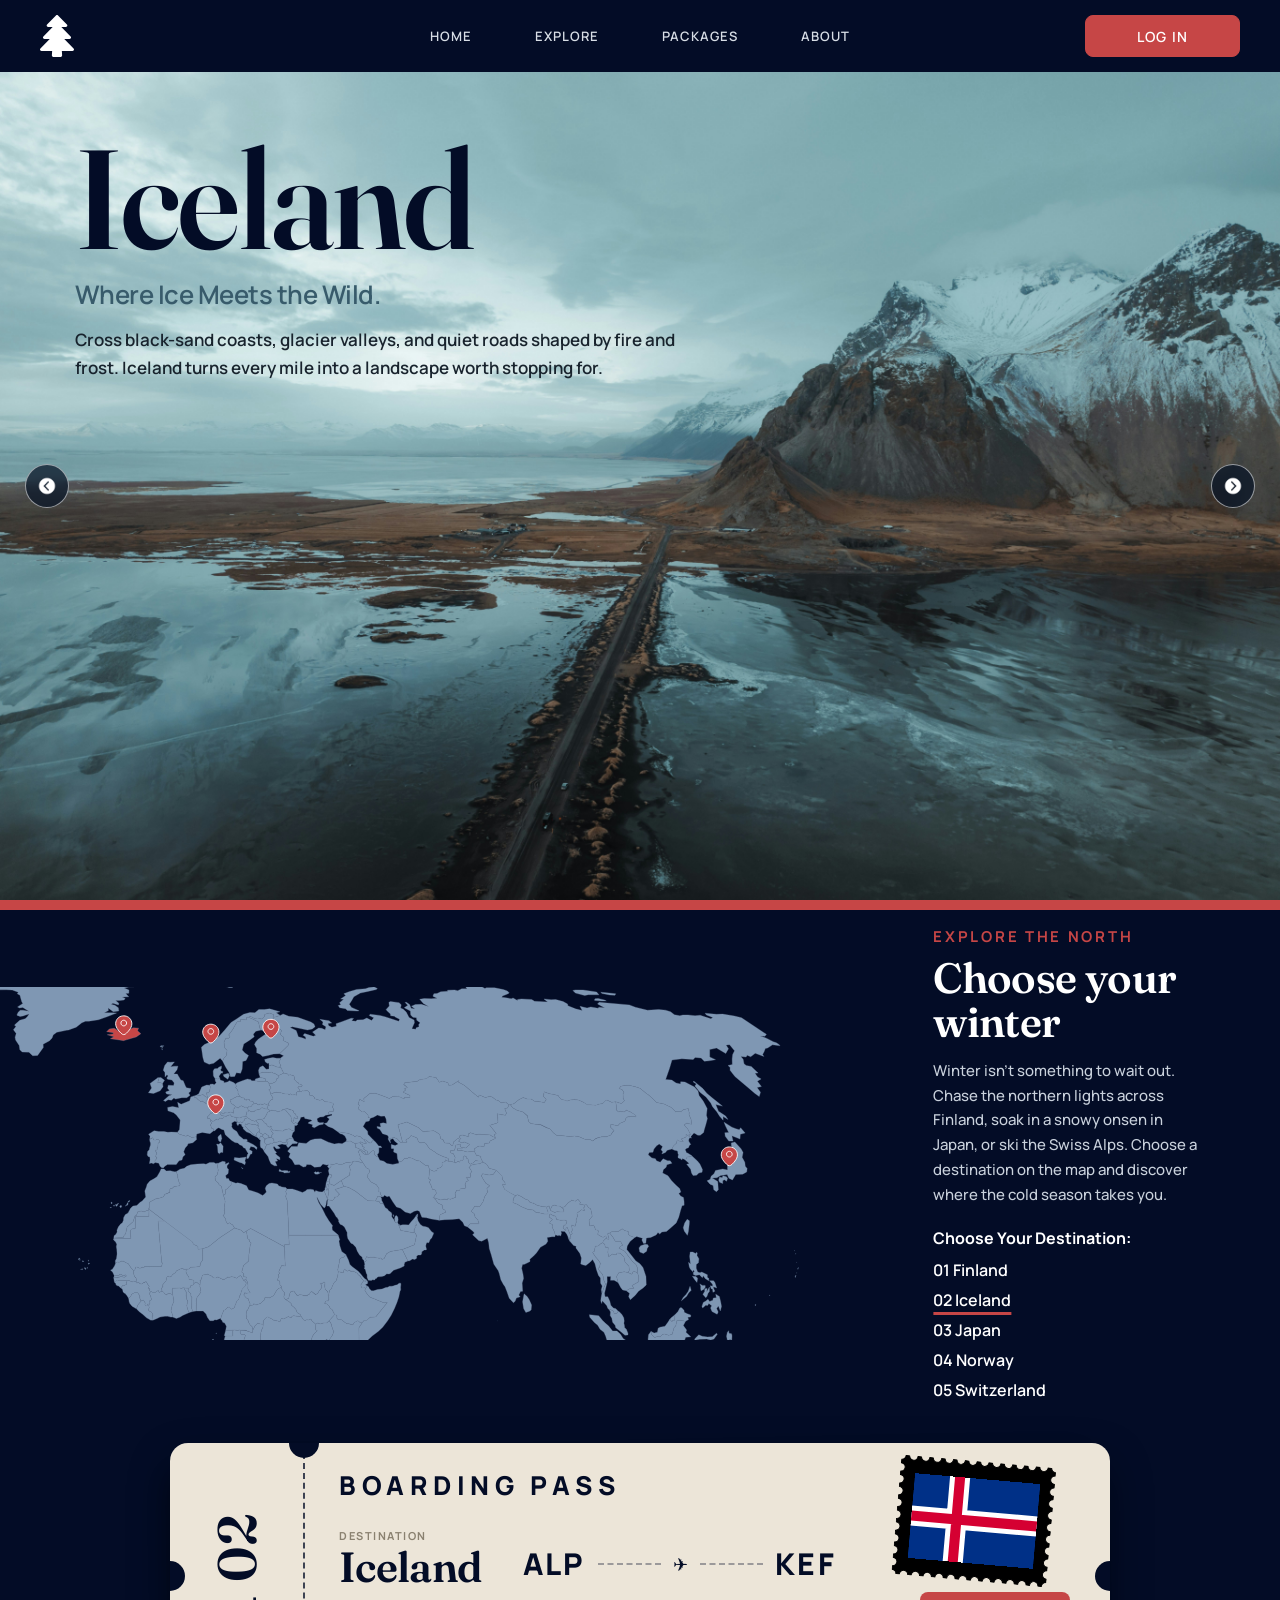
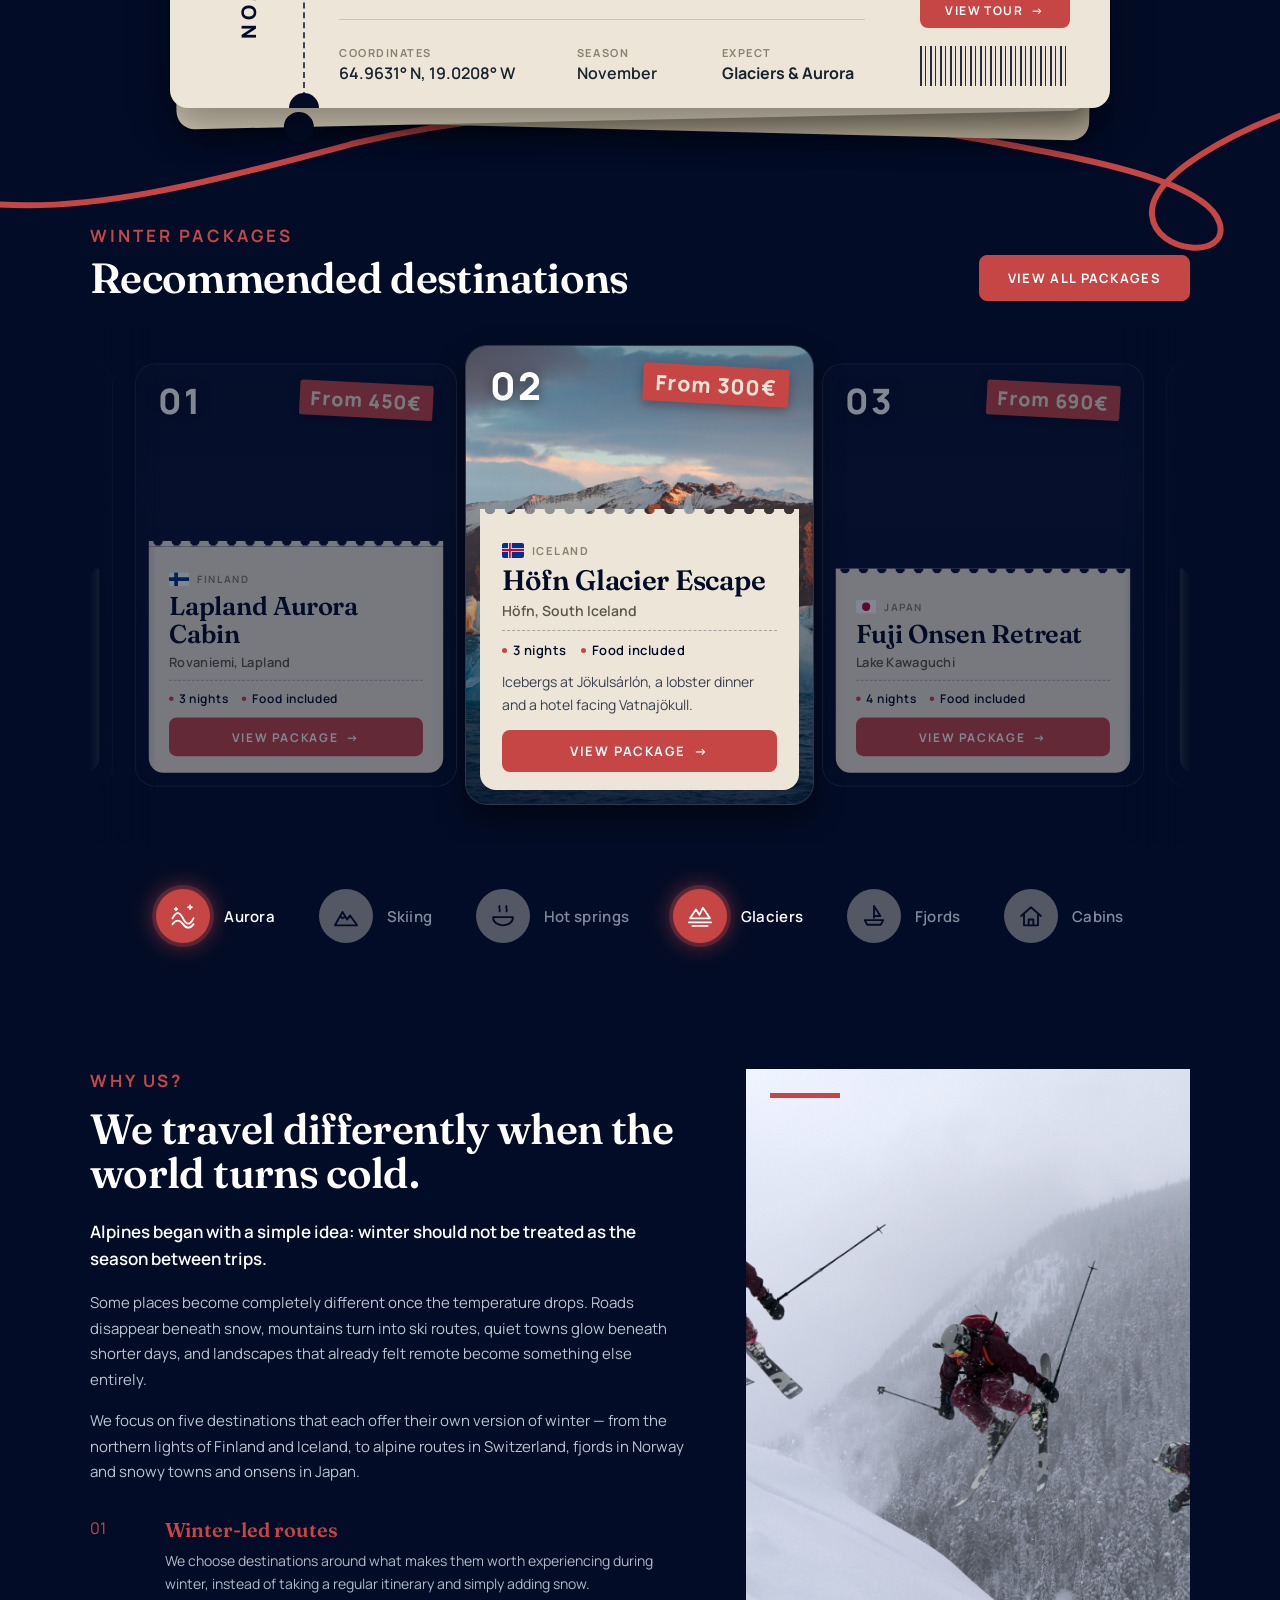
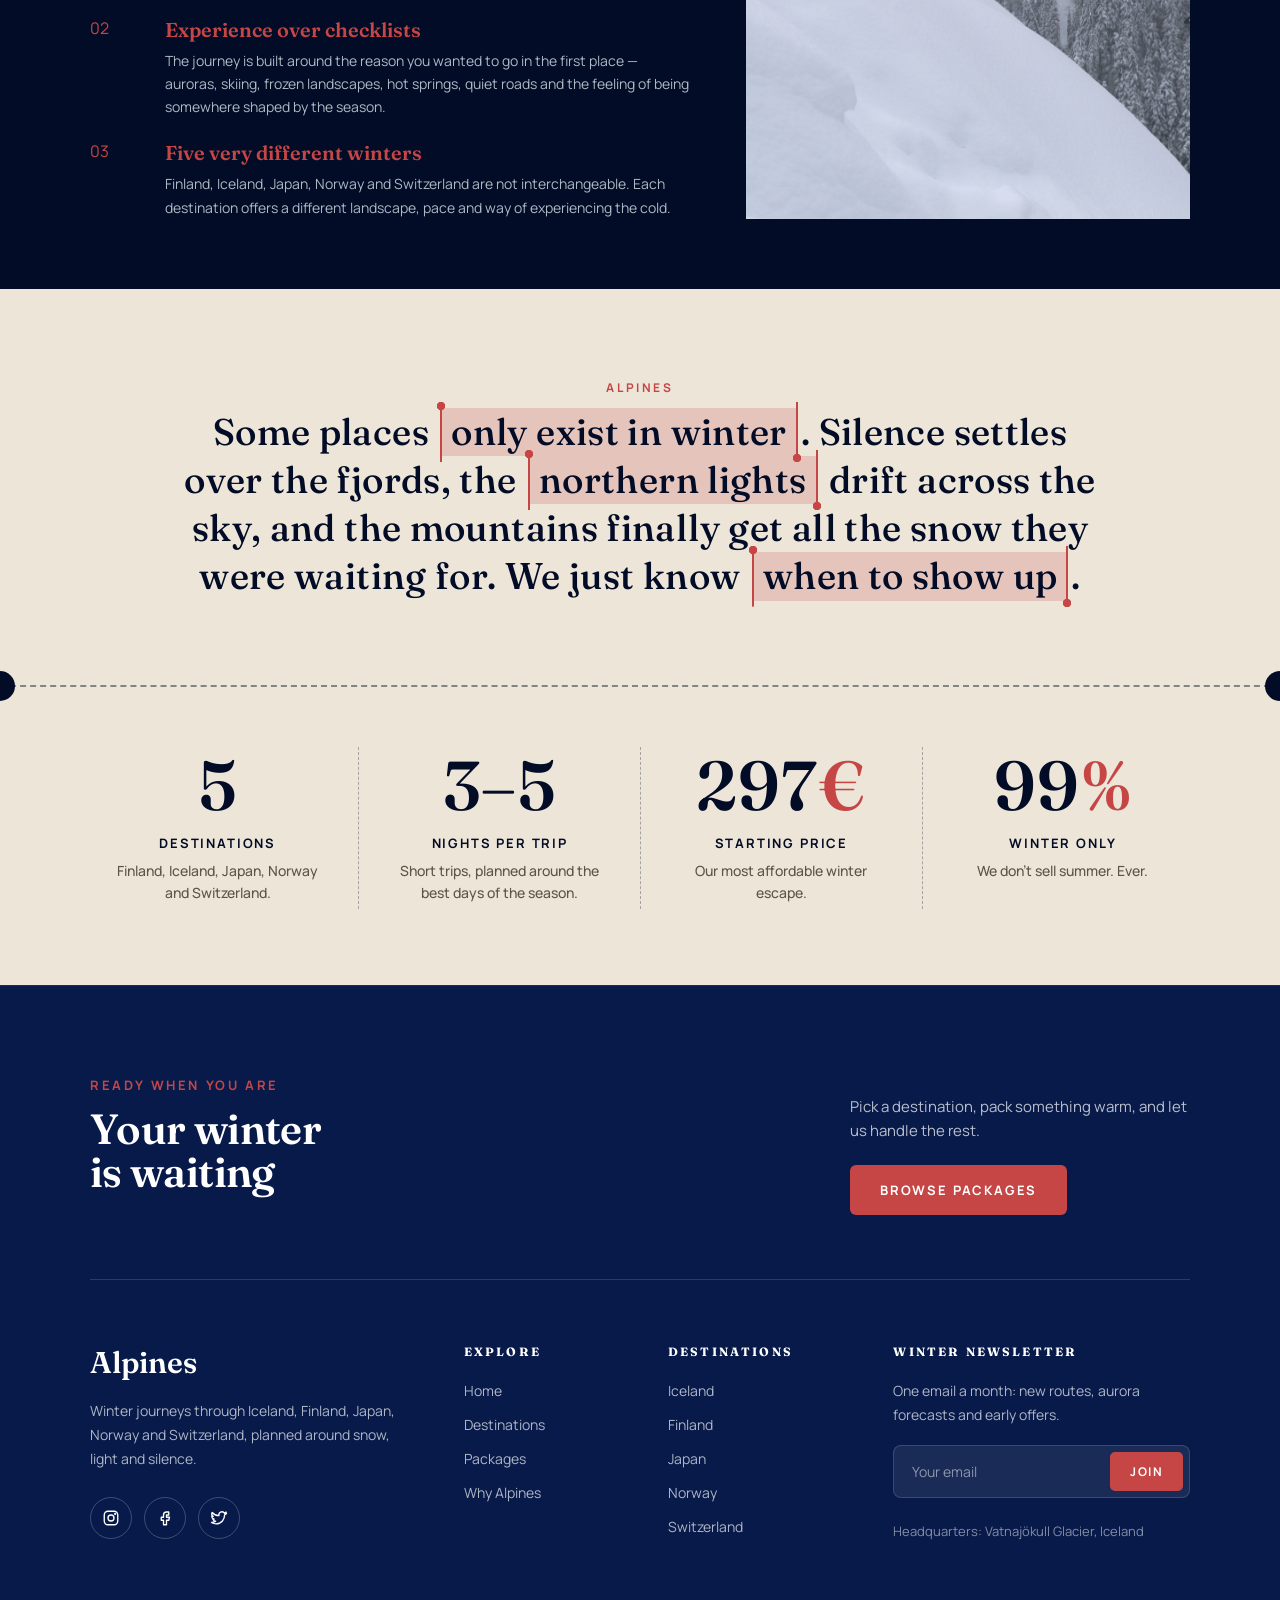
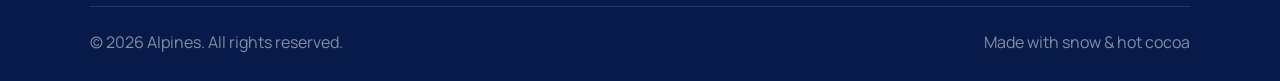
==== commit a8619848: "home fixing" ====
--- a/index.html
+++ b/index.html
@@ -94,7 +94,7 @@
 
         <p class="map-eyebrow">EXPLORE THE NORTH</p>
 
-        <h2>CHOOSE YOUR WINTER</h2>
+        <h2>Choose your winter</h2>
 
         <p class="map-description">
             Winter isn't something to wait out. Chase the northern lights across Finland, soak in a snowy onsen in Japan, or ski the Swiss Alps. Choose a destination on the map and discover where the cold season takes you.
@@ -240,7 +240,7 @@
 
         <div>
             <p class="packages-eyebrow">WINTER PACKAGES</p>
-            <h2 class="packages-title">Recommended Destinations</h2>
+            <h2 class="packages-title">Recommended destinations</h2>
         </div>
 
         <a href="packages.html" class="packages-all">View all packages</a>
@@ -349,7 +349,7 @@
             </p>
 
             <h2 class="why-title">
-                WE TRAVEL DIFFERENTLY WHEN THE WORLD TURNS COLD.
+                We travel differently when the world turns cold.
             </h2>
 
             <p class="why-intro">
@@ -377,7 +377,7 @@
                 <div class="why-point">
                     <span class="why-number">01</span>
                     <div class="why-point-content">
-                        <h3>WINTER-LED ROUTES</h3>
+                        <h3>Winter-led routes</h3>
 
                         <p>
                             We choose destinations around what makes them worth
@@ -394,7 +394,7 @@
                     <span class="why-number">02</span>
 
                     <div class="why-point-content">
-                        <h3>EXPERIENCE OVER CHECKLISTS</h3>
+                        <h3>Experience over checklists</h3>
 
                         <p>
                             The journey is built around the reason you wanted
@@ -412,7 +412,7 @@
                     <span class="why-number">03</span>
 
                     <div class="why-point-content">
-                        <h3>FIVE VERY DIFFERENT WINTERS</h3>
+                        <h3>Five very different winters</h3>
 
                         <p>
                             Finland, Iceland, Japan, Norway and Switzerland
@@ -553,7 +553,7 @@
 
             <div class="footer-bottom">
                 <p>&copy; 2026 Alpines. All rights reserved.</p>
-                <p>Made with snow &amp; code</p>
+                <p>Made with snow &amp; hot cocoa</p>
             </div>
         </div>
     </footer>
--- a/style.css
+++ b/style.css
@@ -1,4 +1,9 @@
-@import url('https://fonts.googleapis.com/css2?family=Barlow+Condensed:wght@600;700;800&family=Manrope:wght@400;500;600;700&display=swap');
+@import url('https://fonts.googleapis.com/css2?family=Fraunces:opsz,wght@9..144,500;9..144,600;9..144,700&family=Manrope:wght@400;500;600;700&display=swap');
+
+:root {
+    --font-title: 'Fraunces', Georgia, serif;
+    --title-size: clamp(38px, 3.3vw, 52px);   /* every section title uses this */
+}
 
 /* =========================================================
    ALPINES — style.css
@@ -14,7 +19,7 @@
    09. Packages
    10. Footer
 
-   Fonts: Barlow Condensed = titles and ticket
+   Fonts: Fraunces = titles
           Manrope = body text
    Palette: navy #030C26, red #C64646, paper #ece5d8
    Each section keeps its own responsive rules at its end.
@@ -87,14 +92,14 @@
    ========================================================= */
 
 h1 {
-    font-family: 'Barlow Condensed', sans-serif;
+    font-family: var(--font-title);
 
     font-size: clamp(80px, 11vw, 170px);
-    font-weight: 800;
-
-    line-height: 0.88;
-    letter-spacing: 0.01em;
-    text-transform: uppercase;
+    font-weight: 600;
+
+    line-height: 0.95;
+    letter-spacing: -0.015em;
+    text-transform: lowercase;
 
     color: #030C26;
 
@@ -102,14 +107,14 @@
 }
 
 h2 {
-    font-family: 'Barlow Condensed', sans-serif;
-
-    font-size: 38px;
-    font-weight: 800;
-
-    line-height: 1;
-    letter-spacing: 0.02em;
-    text-transform: uppercase;
+    font-family: var(--font-title);
+
+    font-size: var(--title-size);
+    font-weight: 600;
+
+    line-height: 1.04;
+    letter-spacing: -0.015em;
+    text-transform: none;
 
     color: #FFFFFF;
 
@@ -117,13 +122,13 @@
 }
 
 h3 {
-    font-family: 'Barlow Condensed', sans-serif;
+    font-family: var(--font-title);
 
     font-size: 26px;
-    font-weight: 700;
-
-    letter-spacing: 0.06em;
-    text-transform: uppercase;
+    font-weight: 600;
+
+    letter-spacing: 0;
+    text-transform: none;
 
     margin-bottom: 16px;
 }
@@ -450,7 +455,7 @@
 
     width: 100%;
     margin: 0;
-    padding: 35px 70px 80px 0;
+    padding: 26px 70px 32px 0;
 }
 
 /* Red line at the top of the section */
@@ -481,7 +486,10 @@
     display: block;
 
     width: 100%;
-    height: 560px;
+    /* same proportions as the SVG viewBox (1120 x 470): no dead space above/below */
+    aspect-ratio: 1120 / 470;
+    height: auto;
+    max-height: clamp(300px, calc(100vh - 380px), 500px);   /* map + text + ticket share one screen */
 
     margin: 0;
     padding: 0;
@@ -497,46 +505,48 @@
 }
 
 .map-eyebrow {
-    margin-bottom: 12px;
+    margin-bottom: 10px;
 
     color: #C64646;
 
-    font-size: 17px;
+    font-size: 15px;
     font-weight: 700;
     letter-spacing: 0.18em;
     text-transform: uppercase;
 }
 
 .map_text h2 {
-    margin: 0 0 22px;
+    margin: 0 0 14px;
     padding: 0;
 
-    font-size: clamp(52px, 4.6vw, 84px);
-    font-weight: 800;
-
-    line-height: 0.9;
-    letter-spacing: 0.01em;
+    font-size: var(--title-size);
+    font-weight: 600;
+
+    line-height: 1.04;
+    letter-spacing: -0.015em;
 
     color: #FFFFFF;
+    font-family: var(--font-title);
+    text-transform: none;
 }
 
 .map-description {
     max-width: 380px;
-    margin-bottom: 35px;
+    margin-bottom: 20px;
 
     color: #C9D1DC;
 
-    font-size: 17px;
+    font-size: 15px;
     font-weight: 500;
-    line-height: 1.7;
+    line-height: 1.65;
 }
 
 .destination-title {
-    margin-bottom: 16px;
+    margin-bottom: 10px;
 
     color: #FFFFFF;
 
-    font-size: 18px;
+    font-size: 16px;
     font-weight: 700;
 }
 
@@ -545,7 +555,7 @@
     display: flex;
     flex-direction: column;
     align-items: flex-start;
-    gap: 11px;
+    gap: 8px;
 
     margin: 0;
     padding: 0;
@@ -566,7 +576,7 @@
     border: none;
 
     font-family: 'Manrope', sans-serif;
-    font-size: 18px;
+    font-size: 16px;
     font-weight: 600;
 
     cursor: pointer;
@@ -671,7 +681,8 @@
     align-items: flex-start;
     position: relative;
     width: 100%;
-    padding: 20px 70px 110px;
+    overflow-x: clip;   /* the red line loop no longer creates a sideways scrollbar */
+    padding: 10px 70px 60px;
 }
 
 .flight-path {
@@ -697,7 +708,7 @@
 /* Wrapper: holds the ticket + the ghost tickets behind it */
 .ticket-stack {
     position: relative;
-    width: min(1100px, 92%);
+    width: min(940px, 88%);
     z-index: 1;
 }
 
@@ -757,7 +768,7 @@
     grid-template-columns: 135px 1fr;
 
     width: 100%;
-    height: 300px;
+    height: clamp(240px, 34vh, 265px);
 
     background-color: #ece5d8;
     border-radius: 18px;
@@ -841,16 +852,16 @@
 }
 
 .ticket-number-wrap span {
-    font-family: 'Barlow Condensed', sans-serif;
+    font-family: 'Manrope', sans-serif;
     font-size: 20px;
-    font-weight: 700;
+    font-weight: 800;
     letter-spacing: 0.2em;
 }
 
 #ticket-number {
-    font-family: 'Barlow Condensed', sans-serif;
+    font-family: var(--font-title);
     font-size: 54px;
-    font-weight: 800;
+    font-weight: 600;
     line-height: 1;
 
     color: #030C26;
@@ -871,9 +882,9 @@
 .ticket-pass-title {
     margin: 0 0 14px;
 
-    font-family: 'Barlow Condensed', sans-serif;
+    font-family: 'Manrope', sans-serif;
     font-size: 26px;
-    font-weight: 700;
+    font-weight: 800;
     letter-spacing: 0.22em;
 
     color: #030C26;
@@ -908,14 +919,15 @@
     margin: 0 0 8px;
     padding: 0;
 
-    font-family: 'Barlow Condensed', sans-serif;
-    font-size: 60px;
-    font-weight: 800;
-
-    line-height: 0.9;
-    letter-spacing: 0.01em;
+    font-family: var(--font-title);
+    font-size: var(--title-size);
+    font-weight: 600;
+
+    line-height: 1.04;
+    letter-spacing: -0.015em;
 
     color: #030C26;
+    text-transform: lowercase;
 }
 
 /* Route: ALP ---- plane ---- KEF */
@@ -933,9 +945,9 @@
 }
 
 .route-code {
-    font-family: 'Barlow Condensed', sans-serif;
+    font-family: 'Manrope', sans-serif;
     font-size: 30px;
-    font-weight: 700;
+    font-weight: 800;
     letter-spacing: 0.08em;
 }
 
@@ -952,13 +964,13 @@
 
 .ticket-flag-stamp {
     position: absolute;
-    top: 35%;
-    right: 70px;
-
-    width: 165px;
-    height: 118px;
-
-    transform: translateY(-50%) rotate(5deg);
+    top: 18px;
+    right: 56px;
+
+    width: 160px;
+    height: 120px;
+
+    transform: rotate(5deg);
     z-index: 3;
 }
 
@@ -1223,6 +1235,7 @@
 
 /* full-width cream "paper" band, same cream as the ticket */
 .quote-band {
+    overflow-x: clip;   /* the stats-strip corner notches stick out 15px */
     width: 100%;
     padding: 90px 0 0;
 
@@ -1240,9 +1253,9 @@
     max-width: 1280px;
     margin: 0 auto;
 
-    font-family: 'Barlow Condensed', sans-serif;
+    font-family: var(--font-title);
     font-size: clamp(26px, 2.9vw, 44px);
-    font-weight: 600;
+    font-weight: 500;
 
     line-height: 1.3;
     letter-spacing: 0.01em;
@@ -1360,9 +1373,9 @@
 .stat-number {
     display: block;
 
-    font-family: 'Barlow Condensed', sans-serif;
+    font-family: var(--font-title);
     font-size: clamp(54px, 5.4vw, 84px);
-    font-weight: 800;
+    font-weight: 600;
     line-height: 1;
     letter-spacing: 0.01em;
 
@@ -1379,10 +1392,10 @@
 .stat-label {
     margin: 14px 0 8px;
 
-    font-family: 'Barlow Condensed', sans-serif;
-    font-size: 20px;
+    font-family: 'Manrope', sans-serif;
+    font-size: 13px;
     font-weight: 700;
-    letter-spacing: 0.16em;
+    letter-spacing: 0.14em;
     text-transform: uppercase;
 
     color: #030C26;
@@ -1442,7 +1455,7 @@
 
 .why-alpines {
     width: 100%;
-    padding: 90px 90px 90px;
+    padding: 70px 90px 70px;
 
     background-color: #030C26;
     color: #FFFFFF;
@@ -1450,7 +1463,7 @@
 
 .why-alpines-content {
     display: grid;
-    grid-template-columns: minmax(0, 660px) minmax(460px, 1fr);
+    grid-template-columns: minmax(0, 600px) minmax(380px, 1fr);
     align-items: stretch;
     gap: 56px;
 
@@ -1477,25 +1490,27 @@
 
 .why-title {
     max-width: 700px;
-    margin: 0 0 28px;
+    margin: 0 0 22px;
     padding: 0;
 
-    font-size: clamp(52px, 5.4vw, 88px);
-    font-weight: 800;
-
-    line-height: 0.92;
-    letter-spacing: 0.01em;
+    font-size: var(--title-size);
+    font-weight: 600;
+
+    line-height: 1.04;
+    letter-spacing: -0.015em;
 
     color: #FFFFFF;
+    font-family: var(--font-title);
+    text-transform: none;
 }
 
 .why-intro {
     max-width: 620px;
     margin-bottom: 18px;
 
-    font-size: 19px;
+    font-size: 17px;
     font-weight: 600;
-    line-height: 1.65;
+    line-height: 1.6;
 
     color: #FFFFFF;
 }
@@ -1504,9 +1519,9 @@
     max-width: 650px;
     margin-bottom: 16px;
 
-    font-size: 16px;
+    font-size: 15px;
     font-weight: 400;
-    line-height: 1.75;
+    line-height: 1.7;
 
     color: #BAC4D0;
 }
@@ -1516,9 +1531,9 @@
 .why-points {
     display: flex;
     flex-direction: column;
-    gap: 28px;
-
-    margin-top: 42px;
+    gap: 22px;
+
+    margin-top: 32px;
 }
 
 .why-point {
@@ -1544,9 +1559,9 @@
 .why-point-content h3 {
     margin: 0 0 7px;
 
-    font-size: 22px;
-    font-weight: 700;
-    letter-spacing: 0.08em;
+    font-size: 20px;
+    font-weight: 600;
+    letter-spacing: 0;
 
     color: #C64646;
 }
@@ -1555,9 +1570,9 @@
     max-width: 560px;
     margin: 0;
 
-    font-size: 15px;
+    font-size: 14px;
     font-weight: 400;
-    line-height: 1.7;
+    line-height: 1.65;
 
     color: #AEB9C5;
 }
@@ -1708,14 +1723,15 @@
     margin: 0;
     padding: 0;
 
-    font-family: 'Barlow Condensed', sans-serif;
-    font-size: clamp(44px, 4.4vw, 68px);
-    font-weight: 800;
-
-    line-height: 0.92;
-    letter-spacing: 0.01em;
+    font-family: var(--font-title);
+    font-size: var(--title-size);
+    font-weight: 600;
+
+    line-height: 1.04;
+    letter-spacing: -0.015em;
 
     color: #FFFFFF;
+    text-transform: none;
 }
 
 .packages-lead {
@@ -1882,7 +1898,7 @@
 }
 
 .package-num {
-    font-family: 'Barlow Condensed', sans-serif;
+    font-family: 'Manrope', sans-serif;
     font-size: 38px;
     font-weight: 800;
     line-height: 1;
@@ -1895,9 +1911,9 @@
 .package-price {
     padding: 5px 12px;
 
-    font-family: 'Barlow Condensed', sans-serif;
+    font-family: 'Manrope', sans-serif;
     font-size: 21px;
-    font-weight: 700;
+    font-weight: 800;
     letter-spacing: 0.06em;
 
     color: #ece5d8;
@@ -1966,13 +1982,13 @@
 .package-name {
     margin: 0 0 6px;
 
-    font-family: 'Barlow Condensed', sans-serif;
-    font-size: 32px;
-    font-weight: 800;
-
-    line-height: 0.98;
-    letter-spacing: 0.01em;
-    text-transform: uppercase;
+    font-family: var(--font-title);
+    font-size: 28px;
+    font-weight: 600;
+
+    line-height: 1.05;
+    letter-spacing: -0.01em;
+    text-transform: none;
 }
 
 .package-place {
@@ -2327,11 +2343,13 @@
 }
 
 .footer-cta h2 {
-    font-family: "Barlow Condensed", sans-serif;
-    font-size: clamp(54px, 7vw, 104px);
-    line-height: 0.92;
-    text-transform: uppercase;
+    font-family: var(--font-title);
+    font-size: var(--title-size);
+    line-height: 1.04;
+    text-transform: none;
     color: #fff;
+    font-weight: 600;
+    letter-spacing: -0.015em;
 }
 
 .footer-cta-side {
@@ -2378,11 +2396,11 @@
 .footer-logo {
     display: inline-block;
     margin-bottom: 18px;
-    font-family: "Barlow Condensed", sans-serif;
-    font-size: 34px;
-    font-weight: 700;
-    letter-spacing: 0.06em;
-    text-transform: uppercase;
+    font-family: var(--font-title);
+    font-size: 30px;
+    font-weight: 600;
+    letter-spacing: 0;
+    text-transform: none;
     color: #fff;
     text-decoration: none;
 }
@@ -2520,4 +2538,11 @@
     footer { padding: 56px 22px 22px; }
     .footer-grid { grid-template-columns: 1fr; }
     .footer-bottom { flex-direction: column; gap: 6px; }
+}
+
+
+/* titles that arrive in CAPS from the data are lowered, then the first letter is raised */
+#jumbotron-text::first-letter,
+#ticket-country::first-letter {
+    text-transform: uppercase;
 }
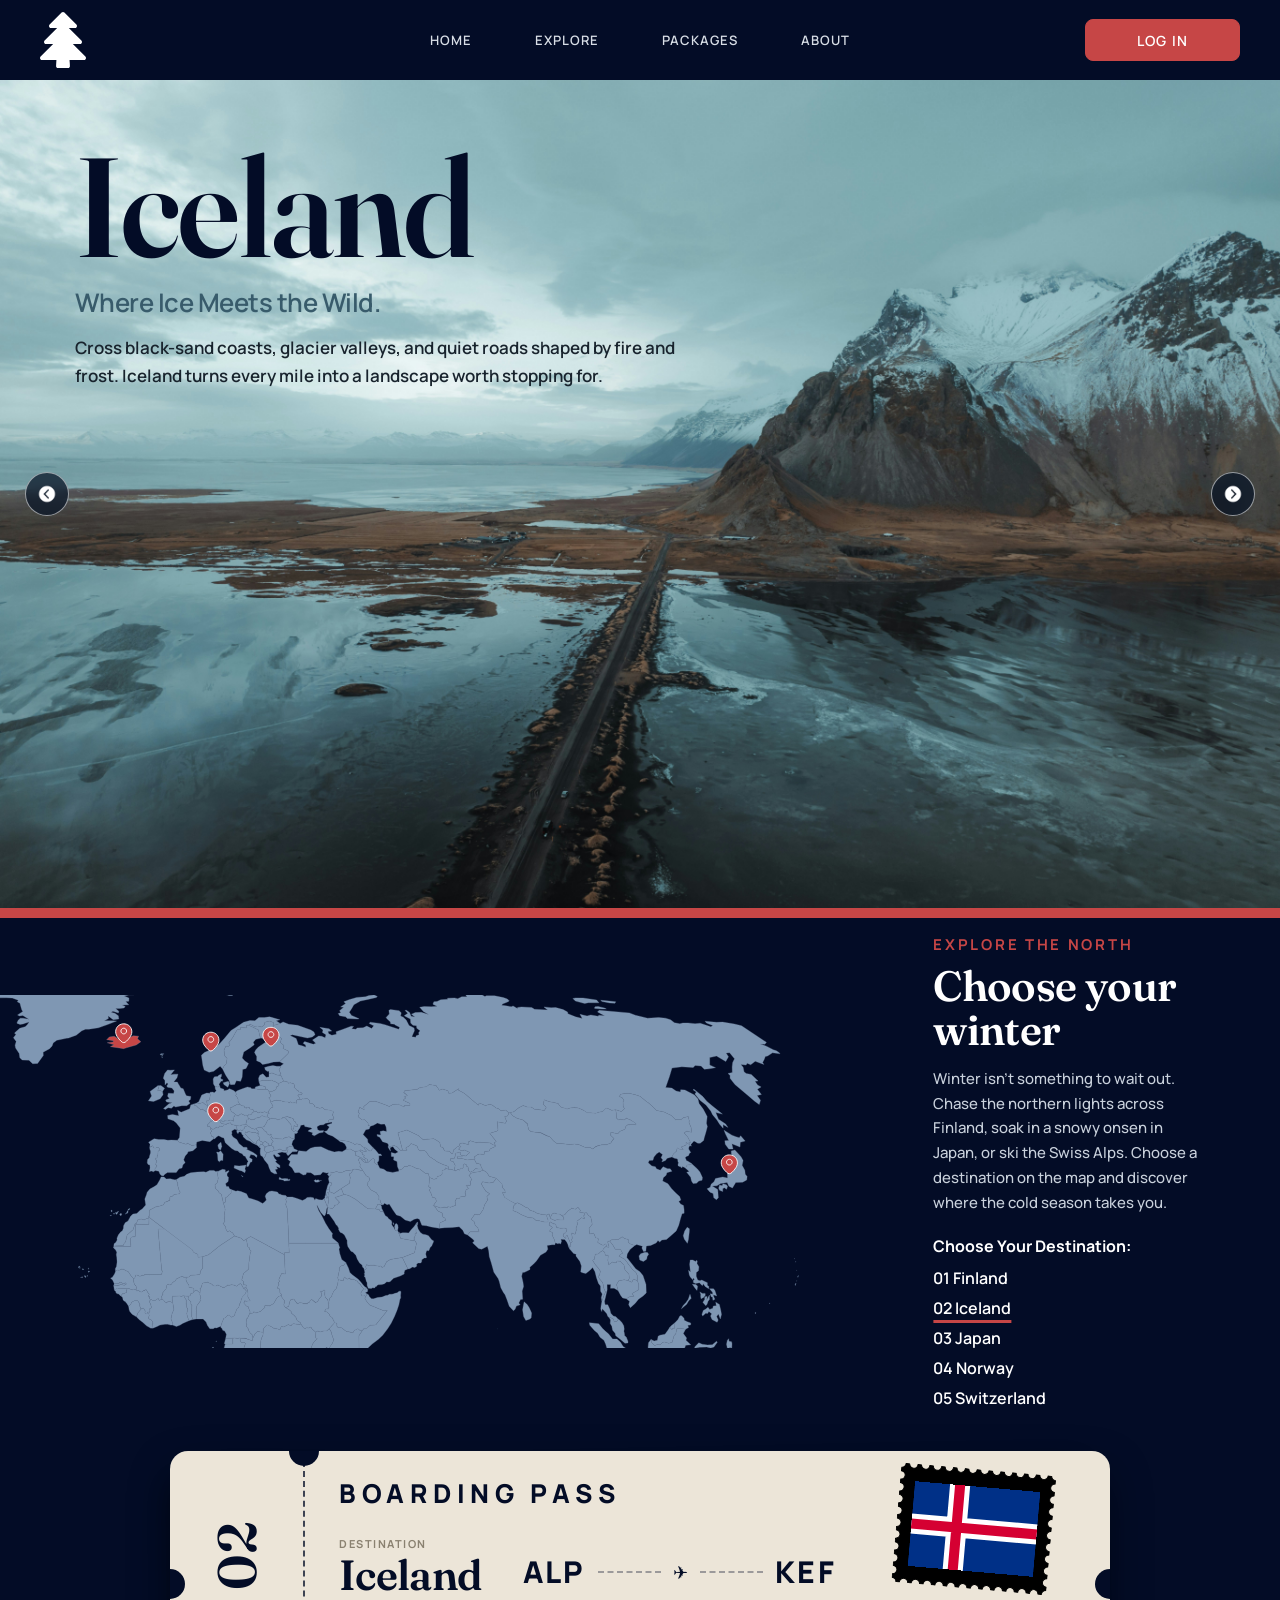
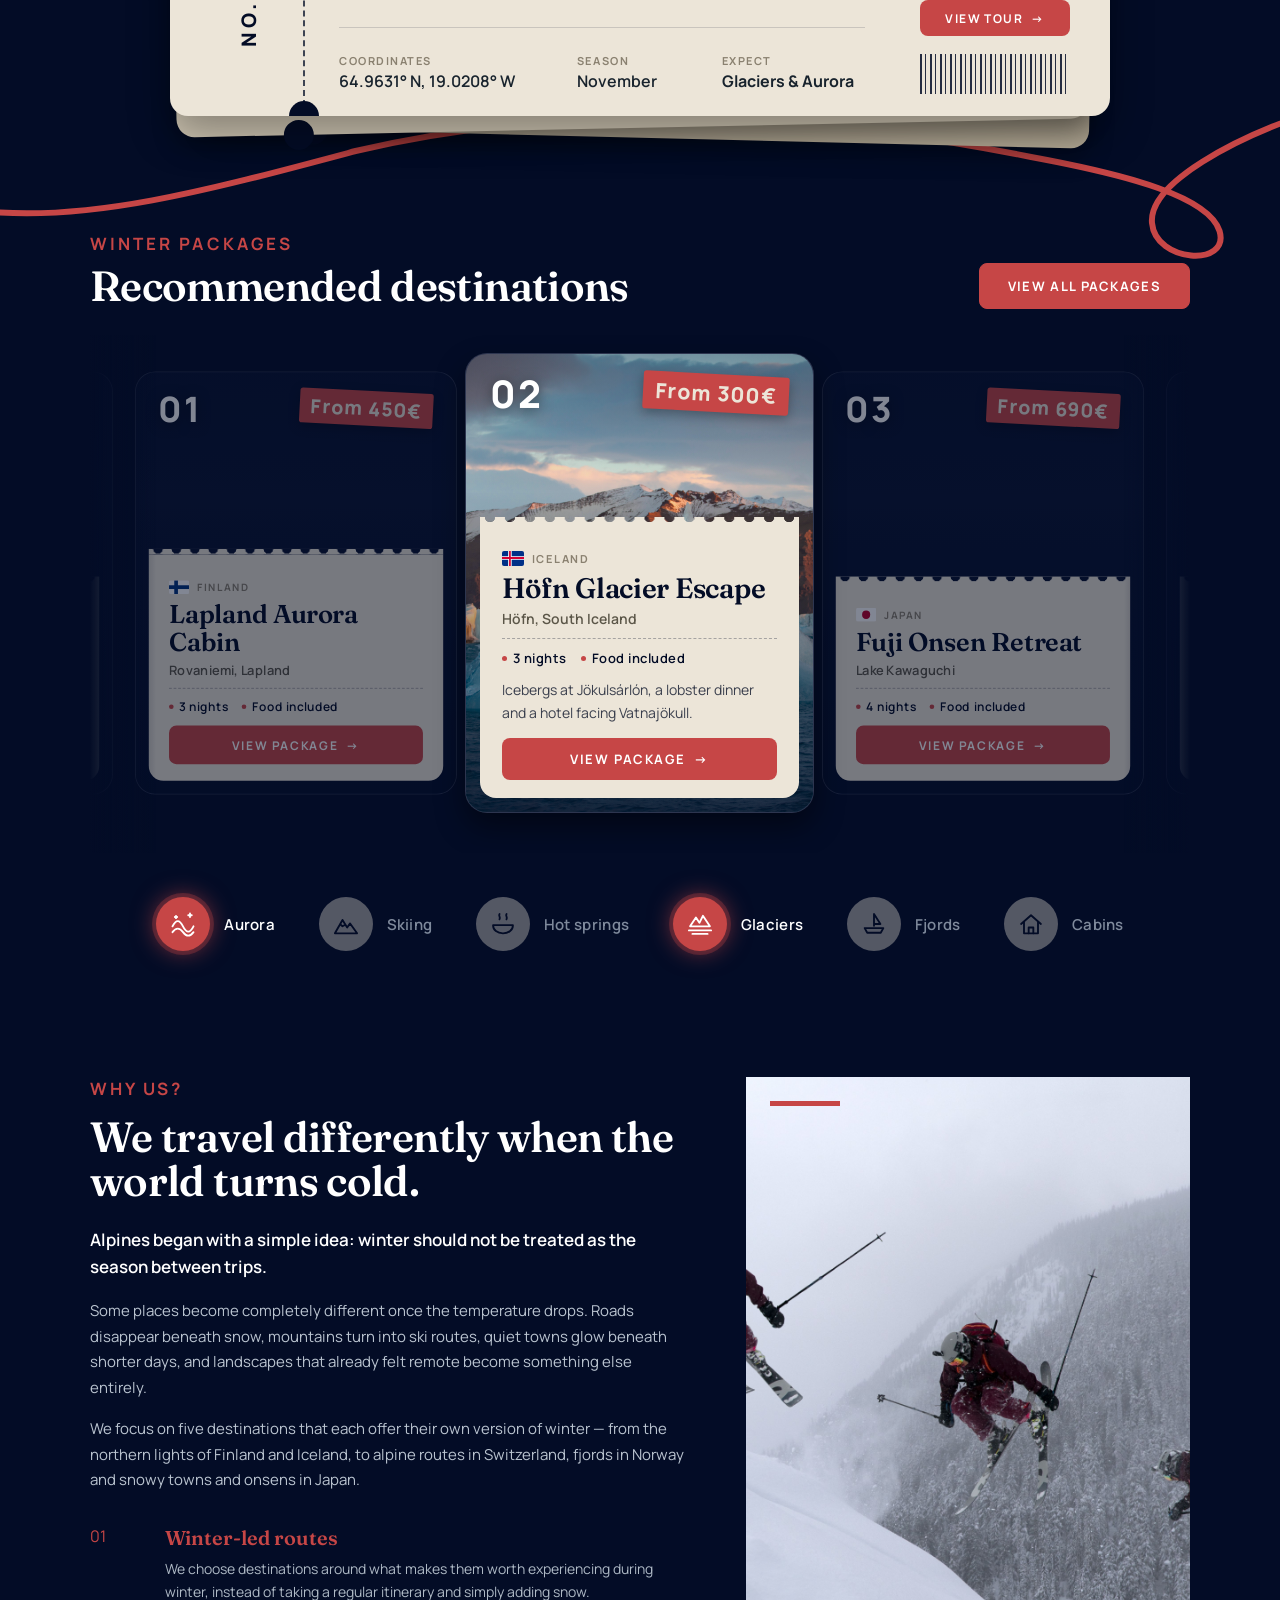
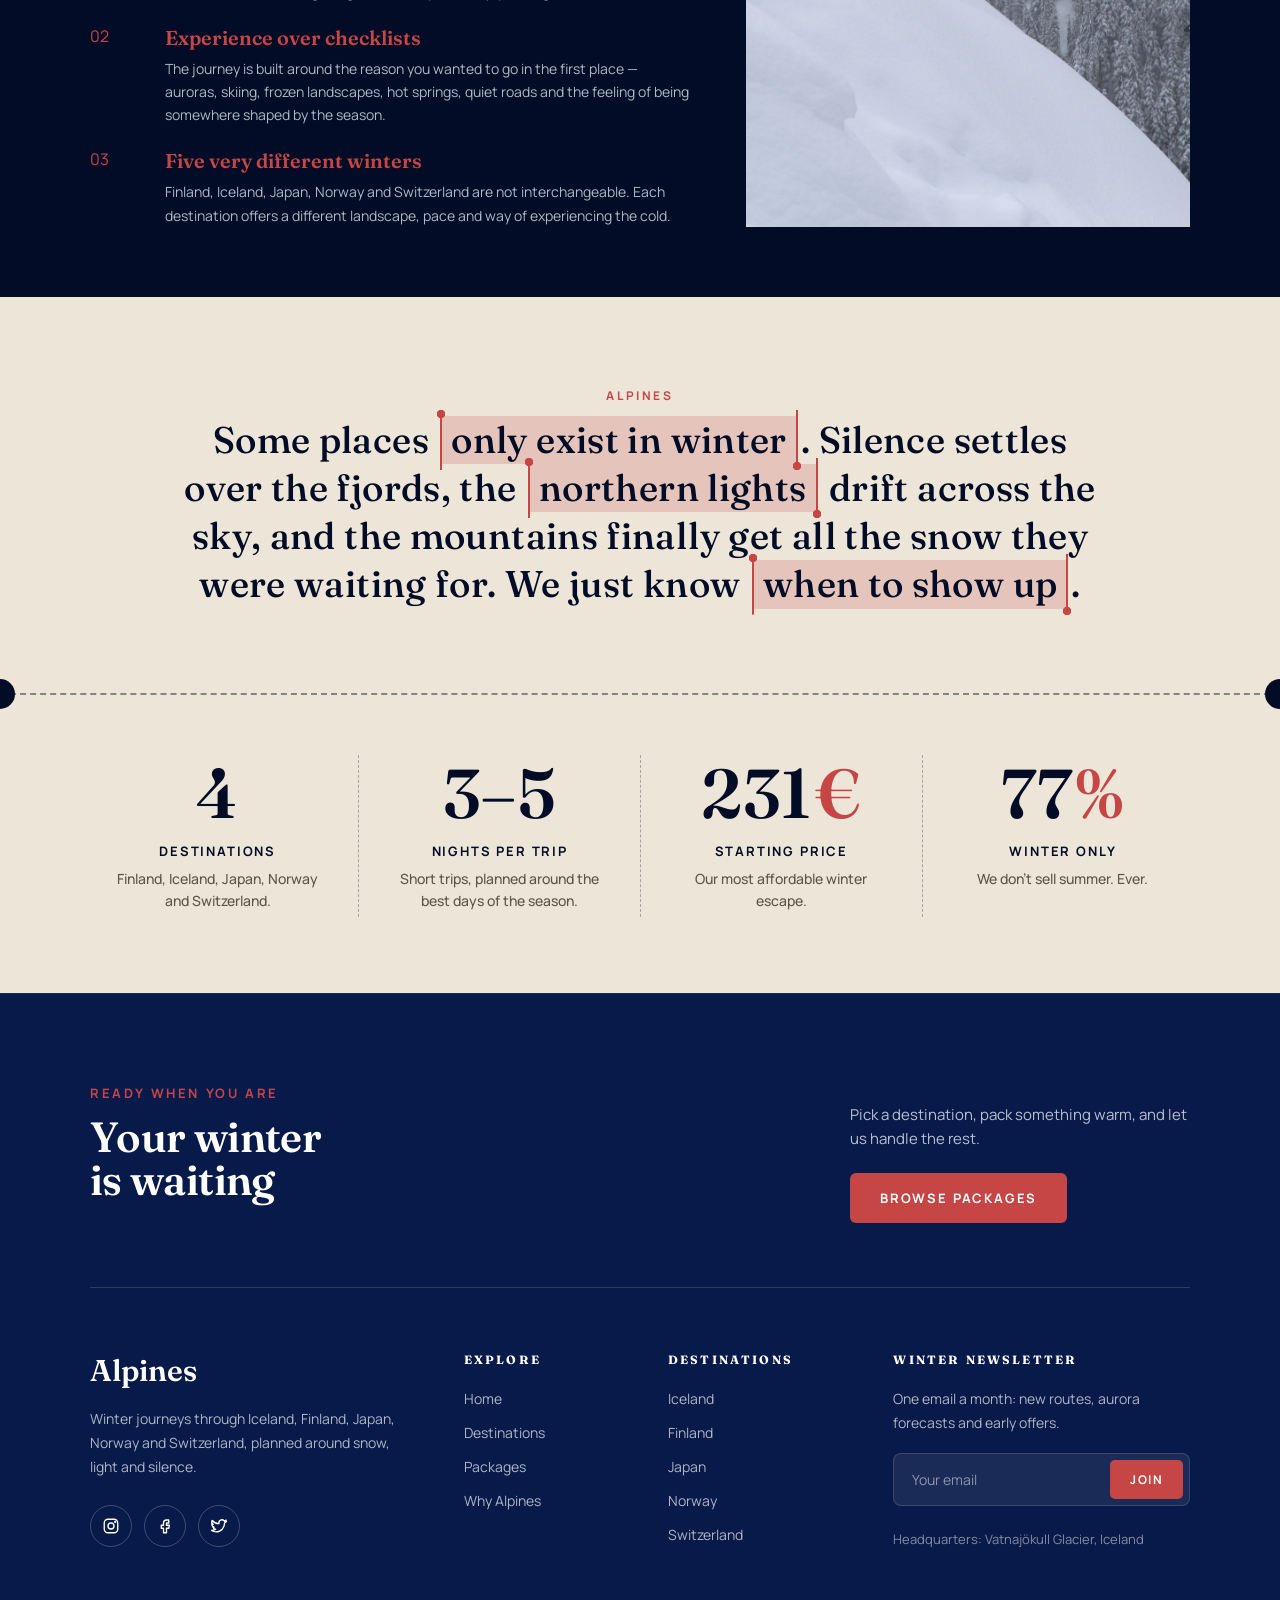
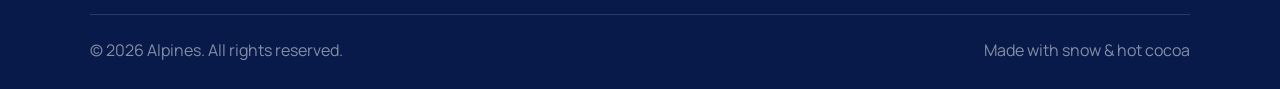
==== commit bc434587: "About page" ====
--- a/index.html
+++ b/index.html
@@ -34,7 +34,7 @@
                 <li><a href="#home">Home</a></li>
                 <li><a href="#destinations">Explore</a></li>
                 <li><a href="#packages">Packages</a></li>
-                <li><a href="#about">About</a></li>
+                <li><a href="about.html">About</a></li>
             </ul>
 
             <a href="#packages" class="login-button">Log In</a>
@@ -522,10 +522,10 @@
                 <div class="footer-col">
                     <h3>Explore</h3>
                     <ul>
-                        <li><a href="#home">Home</a></li>
+                        <li><a href="home.html">Home</a></li>
                         <li><a href="#destinations">Destinations</a></li>
                         <li><a href="#packages">Packages</a></li>
-                        <li><a href="#about">Why Alpines</a></li>
+                        <li><a href="about.html">Why Alpines</a></li>
                     </ul>
                 </div>
 
--- a/style.css
+++ b/style.css
@@ -161,10 +161,8 @@
 }
 
 /* Pine logo */
-header nav > img {
+header nav > a:first-child img {
     display: block;
-    flex-shrink: 0;
-
     width: 34px;
     height: auto;
 }
@@ -288,7 +286,7 @@
 
 @media (max-width: 600px) {
 
-    header nav > img {
+    header nav > a:first-child img {
         width: 32px;
     }
 
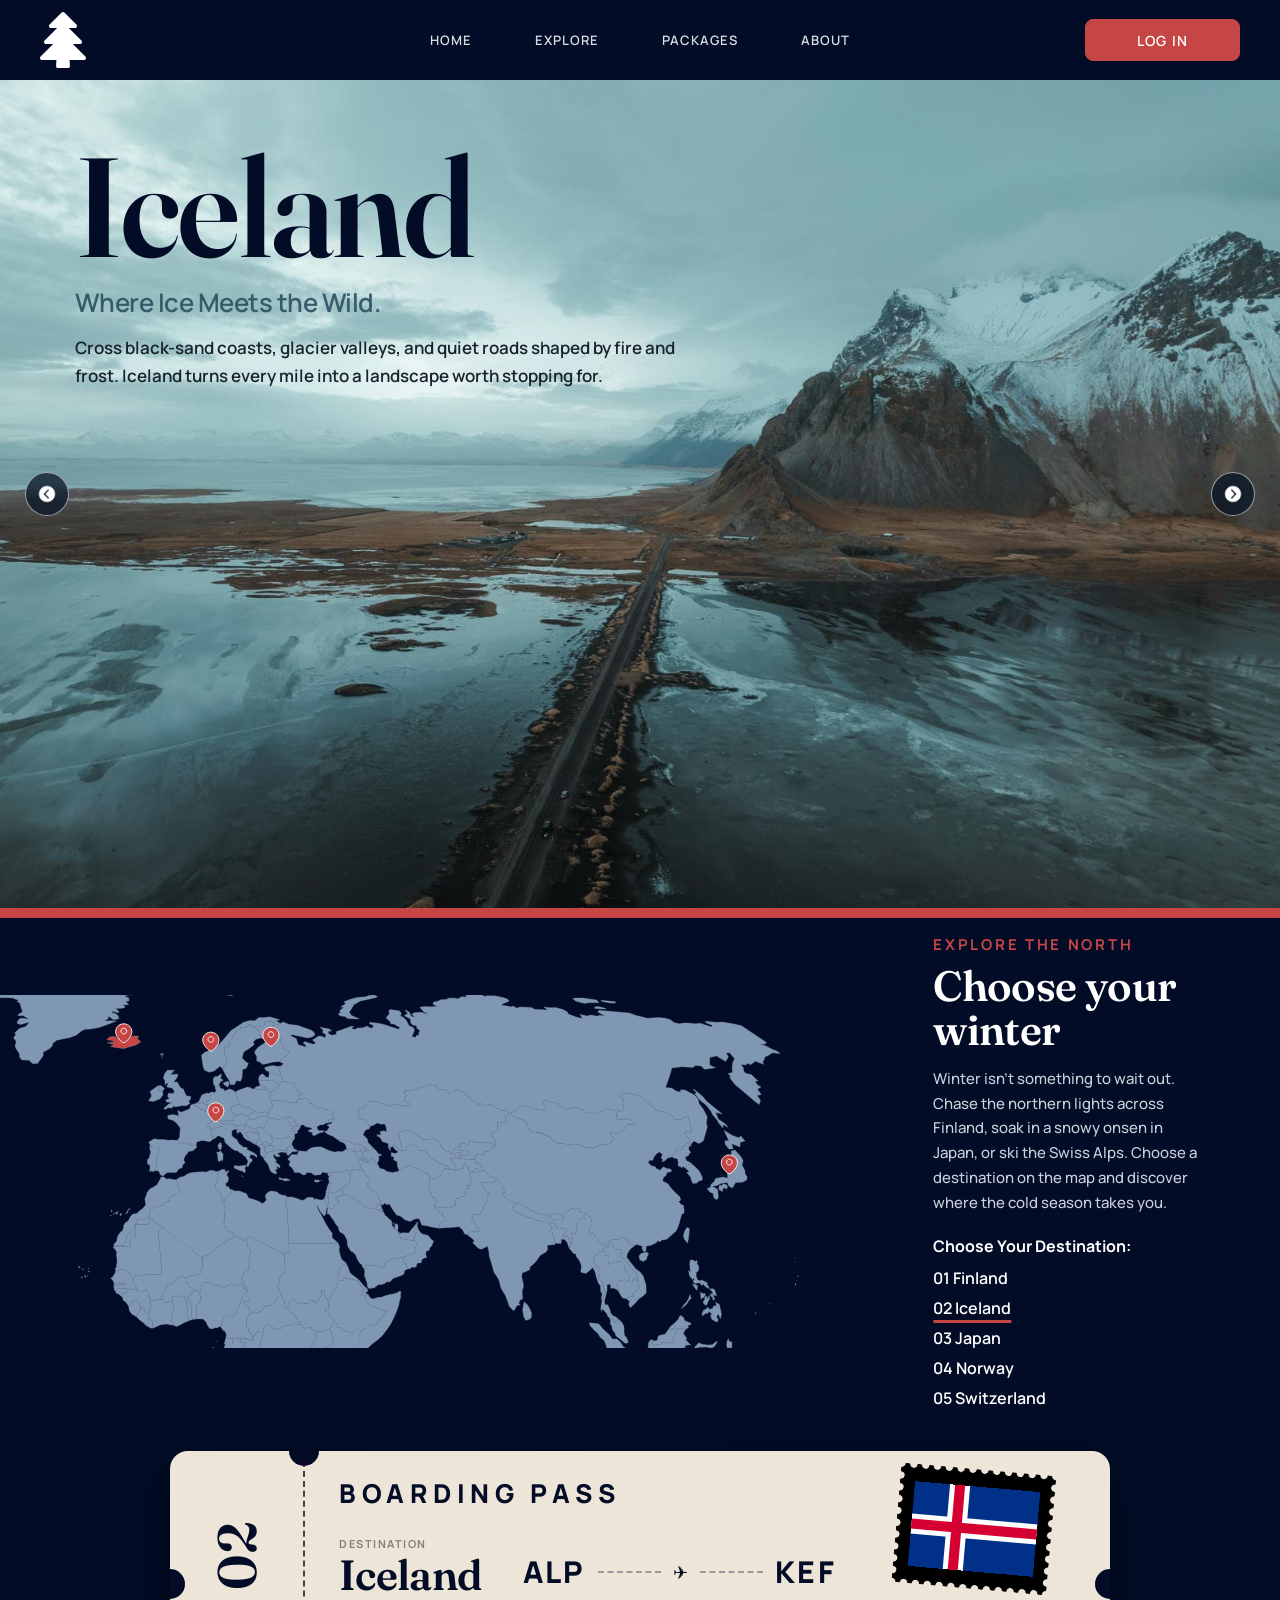
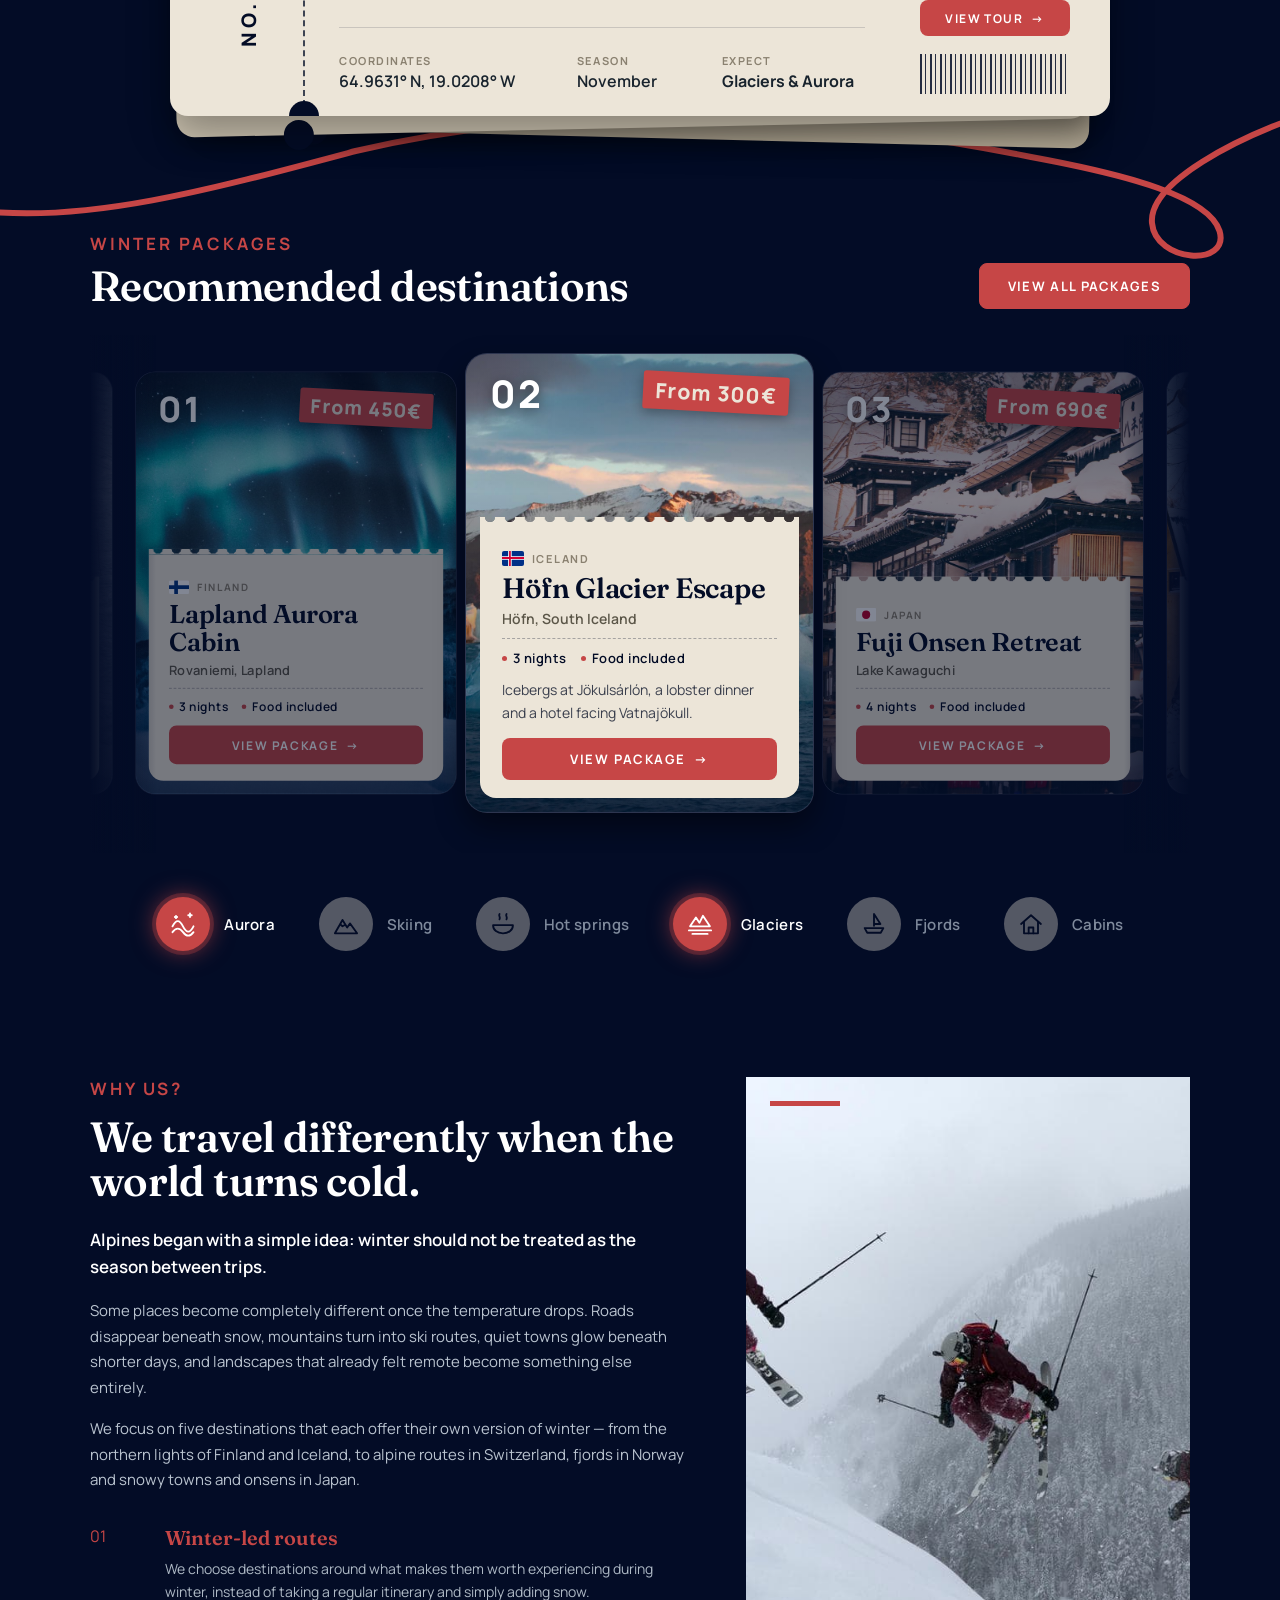
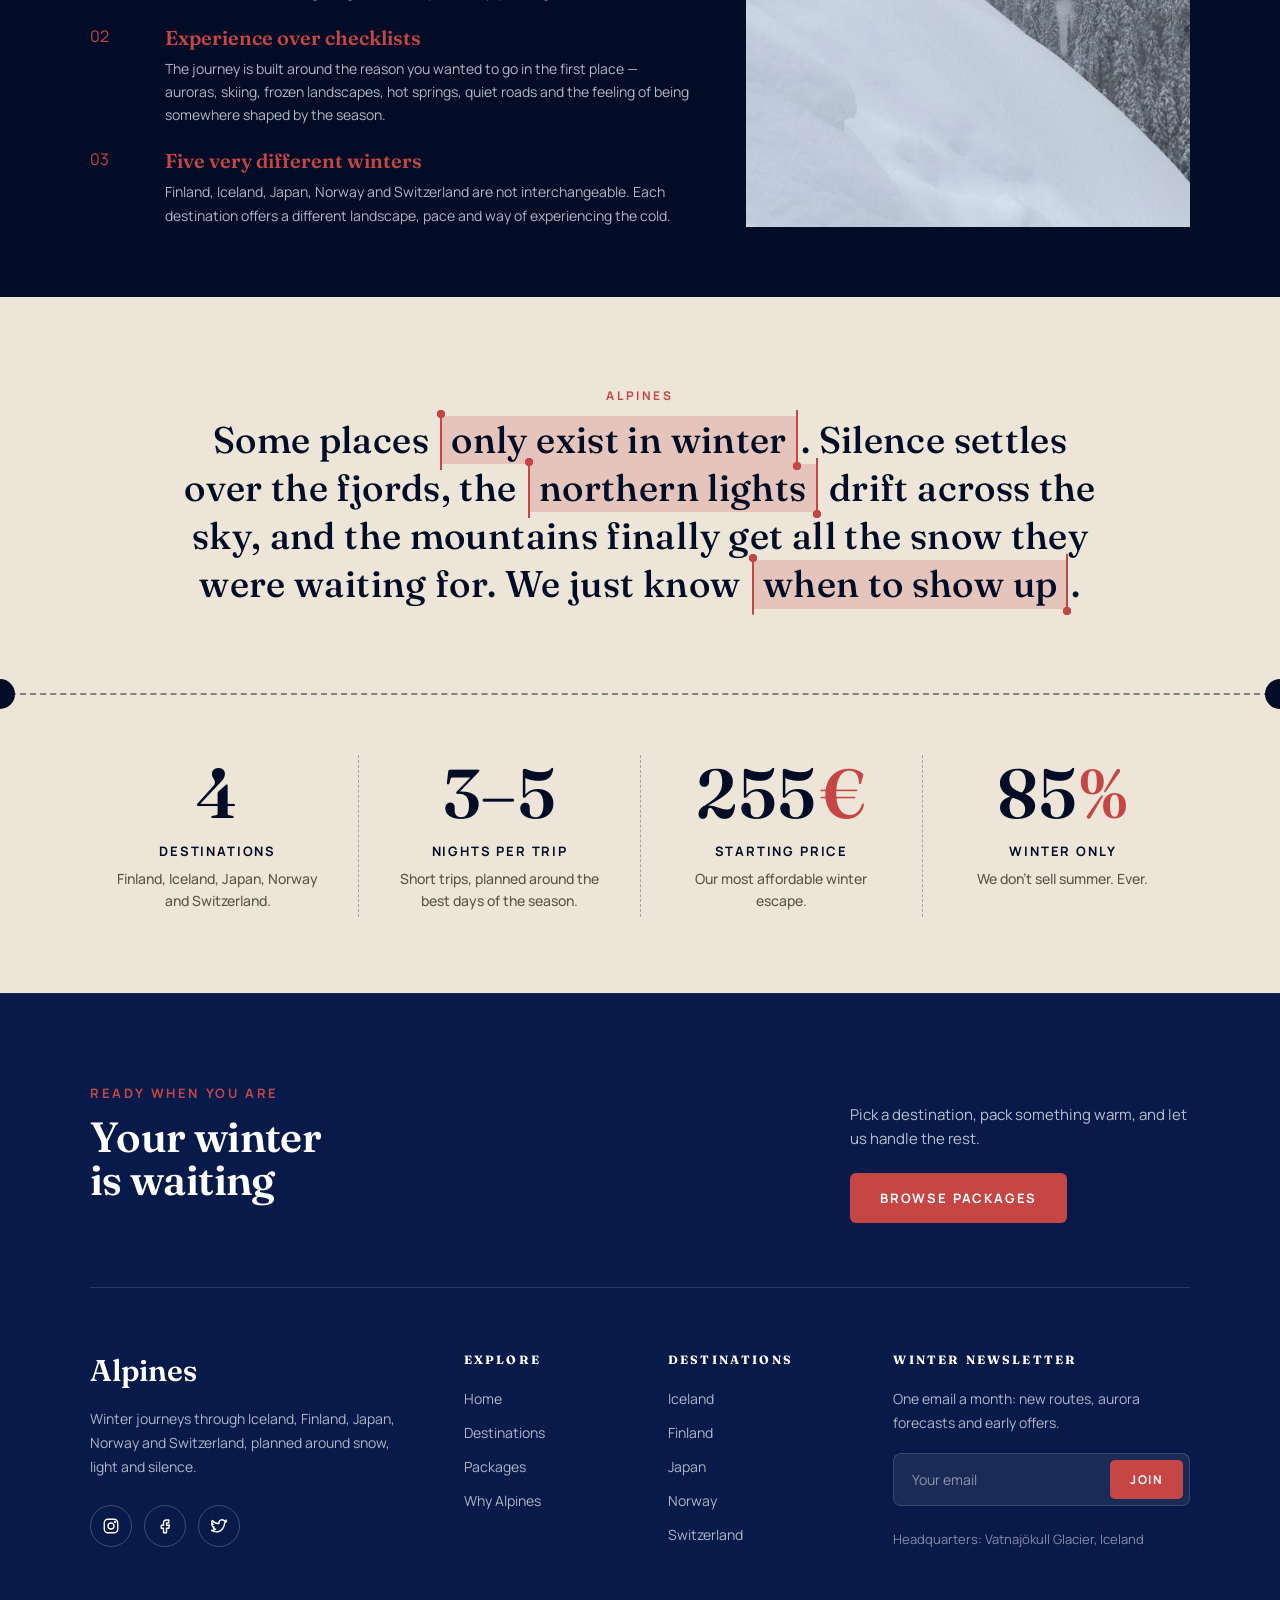
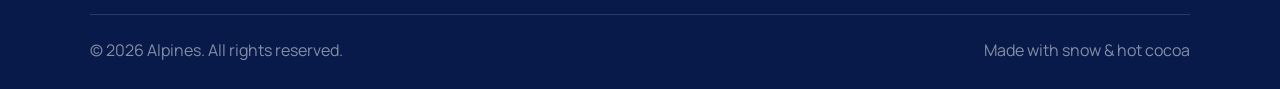
==== commit 2dc6e734: "Departure board" ====
--- a/index.html
+++ b/index.html
@@ -31,8 +31,8 @@
             <img src="assets/pine.svg" alt="Alpines logo">
 
             <ul>
-                <li><a href="#home">Home</a></li>
-                <li><a href="#destinations">Explore</a></li>
+                <li><a href="index.html">Home</a></li>
+                <li><a href="explore.html">Explore</a></li>
                 <li><a href="#packages">Packages</a></li>
                 <li><a href="about.html">About</a></li>
             </ul>
@@ -223,7 +223,7 @@
     </div>
 
     <div class="ticket-barcode"></div>
-    <a href="#" class="ticket-cta" id="ticket-cta">
+    <a href="explore.html#iceland" class="ticket-cta" id="ticket-cta">
     View tour <span aria-hidden="true">→</span>
     </a>
 </div> 
@@ -522,9 +522,9 @@
                 <div class="footer-col">
                     <h3>Explore</h3>
                     <ul>
-                        <li><a href="home.html">Home</a></li>
-                        <li><a href="#destinations">Destinations</a></li>
-                        <li><a href="#packages">Packages</a></li>
+                        <li><a href="index.html">Home</a></li>
+                        <li><a href="explore.html">Destinations</a></li>
+                        <li><a href="packages.html">Packages</a></li>
                         <li><a href="about.html">Why Alpines</a></li>
                     </ul>
                 </div>
@@ -532,11 +532,11 @@
                 <div class="footer-col">
                     <h3>Destinations</h3>
                     <ul>
-                        <li><a href="#destinations">Iceland</a></li>
-                        <li><a href="#destinations">Finland</a></li>
-                        <li><a href="#destinations">Japan</a></li>
-                        <li><a href="#destinations">Norway</a></li>
-                        <li><a href="#destinations">Switzerland</a></li>
+                        <li><a href="explore.html#iceland">Iceland</a></li>
+                        <li><a href="explore.html#finland">Finland</a></li>
+                        <li><a href="explore.html#japan">Japan</a></li>
+                        <li><a href="explore.html#norway">Norway</a></li>
+                        <li><a href="explore.html#switzerland">Switzerland</a></li>
                     </ul>
                 </div>
 
--- a/style.css
+++ b/style.css
@@ -3,6 +3,8 @@
 :root {
     --font-title: 'Fraunces', Georgia, serif;
     --title-size: clamp(38px, 3.3vw, 52px);   /* every section title uses this */
+    --page-pad: 6vw;                              /* side margin for heroes */
+    --hero-title-size: clamp(44px, 4.6vw, 72px);  /* big hero titles */
 }
 
 /* =========================================================
@@ -306,7 +308,6 @@
 /* =========================================================
    04. HERO
    ========================================================= */
-
 .jumbotron {
     position: relative;
 
@@ -436,7 +437,27 @@
     }
 }
 
-
+/* ===== AURORA HERO GLOW  ===== */
+.aurora {
+    position: relative;
+    isolation: isolate;          /* keeps the glow behind the hero's content */
+}
+
+.aurora::before {
+    content: "";
+    position: absolute;
+    top: 0;
+    left: 0;
+    right: 0;
+    height: 300px;               /* how far the glow reaches down */
+    z-index: -1;
+    pointer-events: none;        /* so it never blocks clicks */
+
+    background:
+        radial-gradient(ellipse 30% 100% at 15% 0%, rgba(198, 70, 70, 0.20), transparent 70%),
+        radial-gradient(ellipse 45% 100% at 50% 0%, rgba(80, 110, 255, 0.20), transparent 70%),
+        radial-gradient(ellipse 40% 100% at 85% 0%, rgba(90, 200, 200, 0.15), transparent 70%);
+}
 /* =========================================================
    05. MAP + DESTINATIONS
    ========================================================= */
